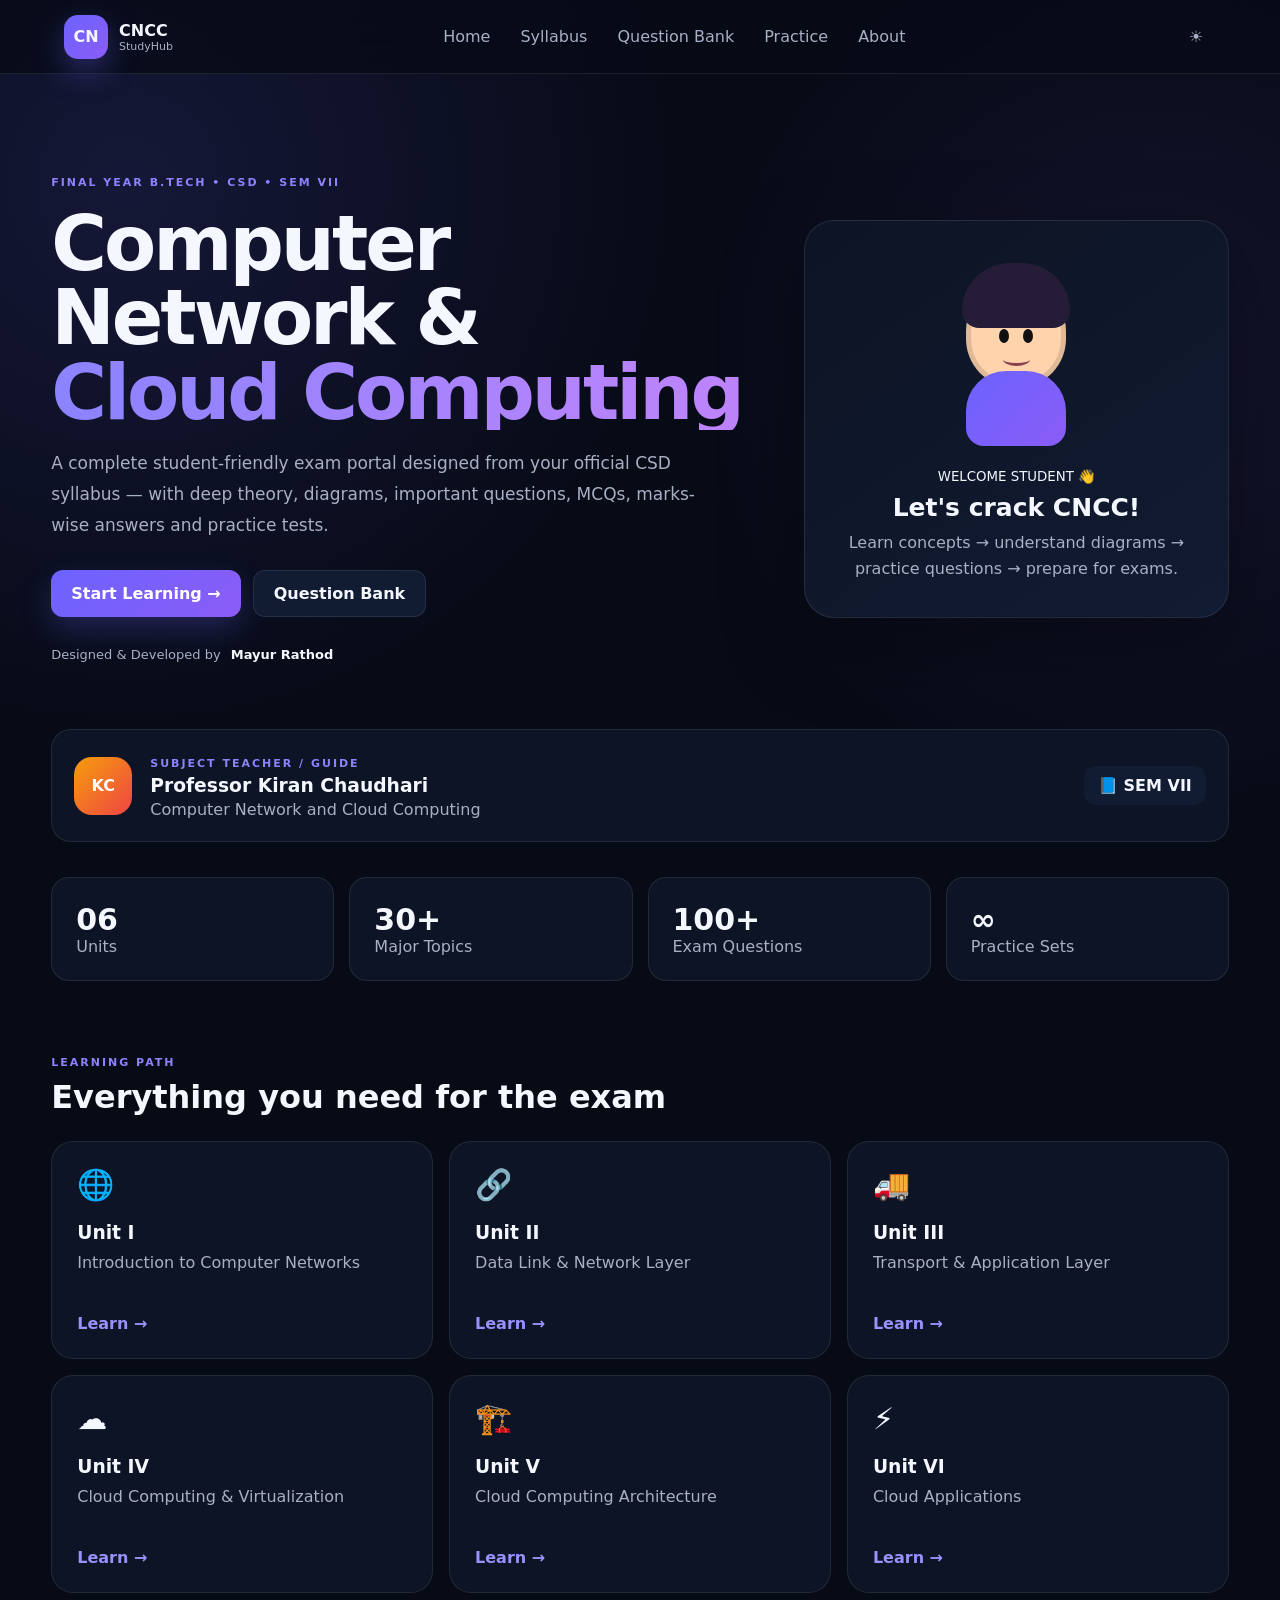
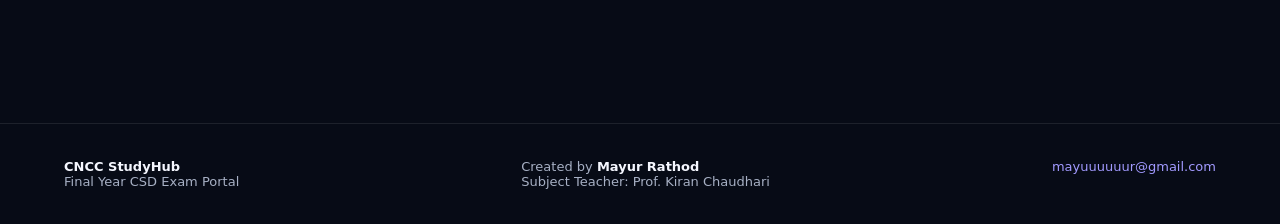
==== index.html @ f301e7f0 "CNCC StudyHub premium website" ====
<!DOCTYPE html>
<html lang="en">
<head>
<meta charset="UTF-8">
<meta name="viewport" content="width=device-width,initial-scale=1.0">
<meta name="theme-color" content="#0b1020">
<meta name="description" content="CNCC StudyHub - CSD Final Year Exam Portal by Mayur Rathod">
<title>CNCC StudyHub | CSD Final Year Exam Portal</title>
<link rel="stylesheet" href="style.css">
</head>

<body>

<div id="loader">
  <div class="loader-logo">CN</div>
  <h2>CNCC StudyHub</h2>
  <p>Preparing your exam portal...</p>
</div>

<header class="topbar">
  <div class="brand" onclick="showPage('home')">
    <div class="brand-logo">CN</div>
    <div>
      <strong>CNCC</strong>
      <span>StudyHub</span>
    </div>
  </div>

  <nav>
    <button onclick="showPage('home')">Home</button>
    <button onclick="showPage('syllabus')">Syllabus</button>
    <button onclick="showPage('questions')">Question Bank</button>
    <button onclick="showPage('practice')">Practice</button>
    <button onclick="showPage('about')">About</button>
  </nav>

  <div class="top-actions">
    <button class="icon-btn" onclick="toggleTheme()" title="Theme">☀️</button>
    <button class="menu-btn" onclick="toggleMenu()">☰</button>
  </div>
</header>

<main>

<section id="home" class="page active">

  <div class="hero">

    <div class="hero-content">

      <div class="eyebrow">FINAL YEAR B.TECH • CSD • SEM VII</div>

      <h1>
        Computer Network &
        <span>Cloud Computing</span>
      </h1>

      <p class="hero-text">
        A complete student-friendly exam portal designed from your official
        CSD syllabus — with deep theory, diagrams, important questions,
        MCQs, marks-wise answers and practice tests.
      </p>

      <div class="hero-buttons">
        <button class="primary-btn" onclick="showPage('syllabus')">
          Start Learning →
        </button>

        <button class="secondary-btn" onclick="showPage('questions')">
          Question Bank
        </button>
      </div>

      <div class="creator-line">
        <span>Designed & Developed by</span>
        <strong>Mayur Rathod</strong>
      </div>

    </div>

    <div class="welcome-card">

      <div class="character">
        <div class="hair"></div>
        <div class="face">
          <span class="eye e1"></span>
          <span class="eye e2"></span>
          <span class="smile"></span>
        </div>
        <div class="body"></div>
      </div>

      <div>
        <small>WELCOME STUDENT 👋</small>
        <h3>Let's crack CNCC!</h3>
        <p>
          Learn concepts → understand diagrams → practice questions →
          prepare for exams.
        </p>
      </div>

    </div>

  </div>

  <div class="teacher-card">

    <div class="teacher-avatar">KC</div>

    <div>
      <span class="mini-label">SUBJECT TEACHER / GUIDE</span>
      <h3>Professor Kiran Chaudhari</h3>
      <p>
        Computer Network and Cloud Computing
      </p>
    </div>

    <div class="teacher-badge">
      <span>📘</span>
      <b>SEM VII</b>
    </div>

  </div>

  <div class="stats-grid">

    <div class="stat">
      <b>06</b>
      <span>Units</span>
    </div>

    <div class="stat">
      <b>30+</b>
      <span>Major Topics</span>
    </div>

    <div class="stat">
      <b>100+</b>
      <span>Exam Questions</span>
    </div>

    <div class="stat">
      <b>∞</b>
      <span>Practice Sets</span>
    </div>

  </div>

  <div class="section-title">
    <span>LEARNING PATH</span>
    <h2>Everything you need for the exam</h2>
  </div>

  <div class="feature-grid">

    <article class="feature-card" onclick="showUnit(1)">
      <div class="feature-icon">🌐</div>
      <h3>Unit I</h3>
      <p>Introduction to Computer Networks</p>
      <span>Learn →</span>
    </article>

    <article class="feature-card" onclick="showUnit(2)">
      <div class="feature-icon">🔗</div>
      <h3>Unit II</h3>
      <p>Data Link & Network Layer</p>
      <span>Learn →</span>
    </article>

    <article class="feature-card" onclick="showUnit(3)">
      <div class="feature-icon">🚚</div>
      <h3>Unit III</h3>
      <p>Transport & Application Layer</p>
      <span>Learn →</span>
    </article>

    <article class="feature-card" onclick="showUnit(4)">
      <div class="feature-icon">☁️</div>
      <h3>Unit IV</h3>
      <p>Cloud Computing & Virtualization</p>
      <span>Learn →</span>
    </article>

    <article class="feature-card" onclick="showUnit(5)">
      <div class="feature-icon">🏗️</div>
      <h3>Unit V</h3>
      <p>Cloud Computing Architecture</p>
      <span>Learn →</span>
    </article>

    <article class="feature-card" onclick="showUnit(6)">
      <div class="feature-icon">⚡</div>
      <h3>Unit VI</h3>
      <p>Cloud Applications</p>
      <span>Learn →</span>
    </article>

  </div>

</section>


<section id="syllabus" class="page">

  <div class="page-heading">
    <span>OFFICIAL SYLLABUS</span>
    <h1>Computer Network & Cloud Computing</h1>
    <p>Final Year B.Tech Computer Science and Design • Semester VII</p>
  </div>

  <div id="unitCards" class="unit-list"></div>

</section>


<section id="unitPage" class="page">

  <div id="unitContent"></div>

</section>


<section id="questions" class="page">

  <div class="page-heading">
    <span>EXAM PREPARATION</span>
    <h1>Smart Question Bank</h1>
    <p>Marks-wise questions based on the syllabus and your college paper pattern.</p>
  </div>

  <div class="question-controls">

    <select id="questionUnit" onchange="renderQuestions()">
      <option value="all">All Units</option>
      <option value="1">Unit I</option>
      <option value="2">Unit II</option>
      <option value="3">Unit III</option>
      <option value="4">Unit IV</option>
      <option value="5">Unit V</option>
      <option value="6">Unit VI</option>
    </select>

    <select id="questionMarks" onchange="renderQuestions()">
      <option value="all">All Marks</option>
      <option value="2">2 Marks</option>
      <option value="5">5 Marks</option>
      <option value="10">10 Marks</option>
    </select>

    <button class="primary-btn" onclick="generateRandomQuestions()">
      🔀 Generate Random Set
    </button>

  </div>

  <div id="questionContainer"></div>

</section>


<section id="practice" class="page">

  <div class="page-heading">
    <span>SELF TEST</span>
    <h1>Quick MCQ Practice</h1>
    <p>Test your concepts and track your score.</p>
  </div>

  <div class="quiz-box">

    <div class="quiz-top">
      <span id="quizProgress">Question 1</span>
      <span id="quizScore">Score: 0</span>
    </div>

    <div id="quizQuestion"></div>

    <div id="quizOptions"></div>

    <button class="primary-btn" id="nextQuiz" onclick="nextQuestion()">
      Next Question →
    </button>

  </div>

</section>


<section id="about" class="page">

  <div class="page-heading">
    <span>ABOUT THE PORTAL</span>
    <h1>Built for CSD Students</h1>
  </div>

  <div class="about-grid">

    <div class="about-card">
      <div class="big-icon">👨‍💻</div>
      <h2>Mayur Rathod</h2>
      <p>
        Student-designed academic portal for making Computer Network &
        Cloud Computing easier to understand, revise and practice.
      </p>

      <div class="social-links">
        <a href="mailto:mayuuuuuur@gmail.com">📧 Email</a>
        <a href="https://github.com/mayurathodmr" target="_blank">🐙 GitHub</a>
        <a href="https://www.linkedin.com/" target="_blank">💼 LinkedIn</a>
      </div>
    </div>

    <div class="about-card">
      <h2>Subject Guide</h2>
      <p>Professor Kiran Chaudhari</p>
      <p class="muted">
        Computer Network and Cloud Computing
      </p>

      <hr>

      <h3>Study Method</h3>
      <ul class="check-list">
        <li>Understand the concept</li>
        <li>Study the diagram</li>
        <li>Remember key points</li>
        <li>Practice marks-wise answers</li>
        <li>Attempt random question sets</li>
      </ul>
    </div>

  </div>

  <div class="feedback-card">

    <div>
      <span class="mini-label">STUDENT FEEDBACK</span>
      <h2>How useful is CNCC StudyHub?</h2>
      <p>Your feedback helps improve the portal.</p>
    </div>

    <div class="rating" id="rating">
      <button onclick="setRating(1)">★</button>
      <button onclick="setRating(2)">★</button>
      <button onclick="setRating(3)">★</button>
      <button onclick="setRating(4)">★</button>
      <button onclick="setRating(5)">★</button>
    </div>

    <textarea id="feedbackText" placeholder="Write your feedback..."></textarea>

    <button class="primary-btn" onclick="submitFeedback()">
      Send Feedback
    </button>

    <p id="feedbackStatus"></p>

  </div>

</section>

</main>


<footer>

  <div>
    <strong>CNCC StudyHub</strong>
    <p>Final Year CSD Exam Portal</p>
  </div>

  <div>
    <p>Created by <b>Mayur Rathod</b></p>
    <p>Subject Teacher: Prof. Kiran Chaudhari</p>
  </div>

  <div>
    <a href="mailto:mayuuuuuur@gmail.com">mayuuuuuur@gmail.com</a>
  </div>

</footer>


<script src="app.js"></script>

</body>
</html>
---- style.css ----
:root{
  --bg:#070b16;
  --surface:#0d1425;
  --surface2:#111b31;
  --text:#f5f7ff;
  --muted:#a7b0c4;
  --border:rgba(255,255,255,.09);
  --primary:#6c63ff;
  --primary2:#8b5cf6;
  --shadow:0 25px 80px rgba(0,0,0,.35);
}

[data-theme="light"]{
  --bg:#f4f7fb;
  --surface:#fff;
  --surface2:#eef2f8;
  --text:#111827;
  --muted:#64748b;
  --border:rgba(15,23,42,.1);
  --shadow:0 20px 60px rgba(15,23,42,.12);
}

*{
  box-sizing:border-box;
  margin:0;
  padding:0;
}

html{
  scroll-behavior:smooth;
}

body{
  font-family:Inter,system-ui,-apple-system,BlinkMacSystemFont,"Segoe UI",sans-serif;
  background:
    radial-gradient(circle at 10% 10%,rgba(108,99,255,.14),transparent 28%),
    radial-gradient(circle at 90% 20%,rgba(139,92,246,.10),transparent 25%),
    var(--bg);
  color:var(--text);
  min-height:100vh;
}

button,input,select,textarea{
  font:inherit;
}

button{
  cursor:pointer;
}

a{
  color:inherit;
  text-decoration:none;
}

.topbar{
  height:74px;
  position:sticky;
  top:0;
  z-index:100;
  display:flex;
  align-items:center;
  justify-content:space-between;
  padding:0 5%;
  background:rgba(7,11,22,.78);
  backdrop-filter:blur(20px);
  border-bottom:1px solid var(--border);
}

[data-theme="light"] .topbar{
  background:rgba(255,255,255,.82);
}

.brand{
  display:flex;
  align-items:center;
  gap:11px;
  cursor:pointer;
}

.brand-logo,
.loader-logo{
  width:44px;
  height:44px;
  border-radius:14px;
  display:grid;
  place-items:center;
  font-weight:900;
  background:linear-gradient(135deg,var(--primary),var(--primary2));
  box-shadow:0 12px 30px rgba(108,99,255,.35);
}

.brand strong{
  display:block;
  font-size:16px;
}

.brand span{
  display:block;
  font-size:11px;
  color:var(--muted);
}

nav{
  display:flex;
  gap:4px;
}

nav button,
.icon-btn,
.menu-btn{
  border:0;
  background:transparent;
  color:var(--muted);
  padding:10px 13px;
  border-radius:10px;
}

nav button:hover,
.icon-btn:hover{
  background:var(--surface2);
  color:var(--text);
}

.top-actions{
  display:flex;
  gap:5px;
}

.menu-btn{
  display:none;
}

main{
  width:min(1180px,92%);
  margin:auto;
}

.page{
  display:none;
  padding:60px 0 90px;
  animation:fade .35s ease;
}

.page.active{
  display:block;
}

@keyframes fade{
  from{opacity:0;transform:translateY(8px)}
  to{opacity:1;transform:translateY(0)}
}

.hero{
  min-height:570px;
  display:grid;
  grid-template-columns:1.25fr .75fr;
  gap:45px;
  align-items:center;
}

.eyebrow,
.page-heading span,
.section-title span,
.mini-label{
  font-size:11px;
  font-weight:800;
  letter-spacing:2px;
  color:#8b83ff;
}

.hero h1{
  font-size:clamp(42px,6vw,76px);
  line-height:.98;
  margin:18px 0;
  letter-spacing:-3px;
}

.hero h1 span{
  display:block;
  background:linear-gradient(90deg,#8b83ff,#c084fc);
  -webkit-background-clip:text;
  color:transparent;
}

.hero-text{
  max-width:650px;
  color:var(--muted);
  font-size:17px;
  line-height:1.8;
}

.hero-buttons{
  display:flex;
  gap:12px;
  margin:30px 0;
  flex-wrap:wrap;
}

.primary-btn,
.secondary-btn{
  border:0;
  padding:13px 20px;
  border-radius:12px;
  font-weight:800;
  transition:.2s;
}

.primary-btn{
  background:linear-gradient(135deg,var(--primary),var(--primary2));
  color:white;
  box-shadow:0 12px 30px rgba(108,99,255,.25);
}

.secondary-btn{
  background:var(--surface2);
  color:var(--text);
  border:1px solid var(--border);
}

.primary-btn:hover,
.secondary-btn:hover{
  transform:translateY(-2px);
}

.creator-line{
  color:var(--muted);
  font-size:13px;
}

.creator-line strong{
  color:var(--text);
  margin-left:6px;
}

.welcome-card{
  padding:35px;
  border:1px solid var(--border);
  background:linear-gradient(145deg,var(--surface),var(--surface2));
  border-radius:30px;
  box-shadow:var(--shadow);
  text-align:center;
}

.welcome-card h3{
  font-size:25px;
  margin:8px 0;
}

.welcome-card p{
  color:var(--muted);
  line-height:1.6;
}

.character{
  width:150px;
  height:190px;
  margin:0 auto 20px;
  position:relative;
  animation:float 3s ease-in-out infinite;
}

@keyframes float{
  50%{transform:translateY(-10px)}
}

.face{
  width:100px;
  height:105px;
  border-radius:48% 48% 45% 45%;
  background:#ffd4ad;
  position:absolute;
  top:25px;
  left:25px;
  border:5px solid rgba(0,0,0,.12);
}

.hair{
  position:absolute;
  width:108px;
  height:65px;
  background:#251c37;
  border-radius:55px 55px 20px 20px;
  top:7px;
  left:21px;
  z-index:2;
}

.eye{
  width:10px;
  height:14px;
  background:#111;
  border-radius:50%;
  position:absolute;
  top:43px;
}

.e1{left:28px}
.e2{right:28px}

.smile{
  position:absolute;
  width:27px;
  height:13px;
  border-bottom:3px solid #8a4150;
  border-radius:50%;
  left:32px;
  top:67px;
}

.body{
  position:absolute;
  bottom:0;
  left:25px;
  width:100px;
  height:75px;
  border-radius:40px 40px 18px 18px;
  background:linear-gradient(135deg,var(--primary),var(--primary2));
}

.teacher-card{
  display:flex;
  align-items:center;
  gap:18px;
  padding:22px;
  margin:25px 0 35px;
  border:1px solid var(--border);
  border-radius:20px;
  background:var(--surface);
}

.teacher-avatar{
  width:58px;
  height:58px;
  display:grid;
  place-items:center;
  border-radius:18px;
  background:linear-gradient(135deg,#f59e0b,#ef4444);
  color:white;
  font-weight:900;
}

.teacher-card h3{
  margin:4px 0;
}

.teacher-card p{
  color:var(--muted);
}

.teacher-badge{
  margin-left:auto;
  padding:10px 14px;
  border-radius:12px;
  background:var(--surface2);
}

.stats-grid{
  display:grid;
  grid-template-columns:repeat(4,1fr);
  gap:15px;
}

.stat{
  padding:24px;
  border:1px solid var(--border);
  border-radius:18px;
  background:var(--surface);
}

.stat b{
  display:block;
  font-size:30px;
}

.stat span{
  color:var(--muted);
}

.section-title{
  margin:70px 0 25px;
}

.section-title h2{
  font-size:32px;
  margin-top:8px;
}

.feature-grid{
  display:grid;
  grid-template-columns:repeat(3,1fr);
  gap:16px;
}

.feature-card{
  padding:25px;
  border:1px solid var(--border);
  border-radius:22px;
  background:var(--surface);
  cursor:pointer;
  transition:.25s;
}

.feature-card:hover{
  transform:translateY(-5px);
  border-color:rgba(139,92,246,.5);
  box-shadow:var(--shadow);
}

.feature-icon{
  font-size:30px;
  margin-bottom:20px;
}

.feature-card h3{
  margin-bottom:8px;
}

.feature-card p{
  color:var(--muted);
  line-height:1.5;
  min-height:45px;
}

.feature-card span{
  display:inline-block;
  margin-top:18px;
  color:#9a91ff;
  font-weight:800;
}

.page-heading{
  margin-bottom:35px;
}

.page-heading h1{
  font-size:clamp(32px,5vw,52px);
  margin:10px 0;
}

.page-heading p{
  color:var(--muted);
  line-height:1.7;
}

.unit-list{
  display:grid;
  gap:18px;
}

.unit-card{
  padding:25px;
  border:1px solid var(--border);
  border-radius:22px;
  background:var(--surface);
  cursor:pointer;
}

.unit-card:hover{
  border-color:rgba(139,92,246,.5);
}

.unit-top{
  display:flex;
  align-items:center;
  gap:15px;
}

.unit-number{
  width:55px;
  height:55px;
  display:grid;
  place-items:center;
  border-radius:16px;
  background:var(--surface2);
  font-weight:900;
  color:#a39cff;
}

.unit-card h2{
  font-size:20px;
}

.unit-card p{
  color:var(--muted);
  margin-top:5px;
}

.topic-tags{
  display:flex;
  flex-wrap:wrap;
  gap:7px;
  margin-top:18px;
}

.tag{
  font-size:12px;
  padding:7px 10px;
  border-radius:99px;
  background:var(--surface2);
  color:var(--muted);
}

.unit-detail{
  padding-top:10px;
}

.back-btn{
  border:1px solid var(--border);
  background:var(--surface);
  color:var(--text);
  padding:10px 15px;
  border-radius:11px;
  margin-bottom:25px;
}

.unit-hero{
  padding:35px;
  border-radius:28px;
  background:linear-gradient(135deg,var(--surface),var(--surface2));
  border:1px solid var(--border);
  margin-bottom:25px;
}

.unit-hero h1{
  font-size:clamp(30px,5vw,50px);
  margin:10px 0;
}

.unit-hero p{
  color:var(--muted);
  line-height:1.7;
}

.topic-section{
  margin:20px 0;
  padding:28px;
  border:1px solid var(--border);
  border-radius:22px;
  background:var(--surface);
}

.topic-section h2{
  font-size:25px;
  margin-bottom:12px;
}

.topic-section h3{
  margin:20px 0 8px;
  color:#aaa2ff;
}

.topic-section p,
.topic-section li{
  color:var(--muted);
  line-height:1.8;
}

.topic-section ul{
  padding-left:20px;
}

.exam-points{
  margin-top:18px;
  padding:18px;
  border-radius:15px;
  background:var(--surface2);
}

.exam-points strong{
  color:var(--text);
}

.diagram{
  margin:22px 0;
  padding:22px;
  overflow:auto;
  border-radius:18px;
  background:var(--surface2);
  border:1px solid var(--border);
}

.diagram-title{
  text-align:center;
  font-size:12px;
  color:var(--muted);
  margin-bottom:14px;
}

.flow{
  display:flex;
  justify-content:center;
  align-items:center;
  gap:10px;
  flex-wrap:wrap;
}

.flow-box{
  padding:14px 18px;
  border-radius:12px;
  background:var(--surface);
  border:1px solid rgba(139,92,246,.35);
  font-weight:700;
}

.arrow{
  color:#a59eff;
  font-size:22px;
}

.google-diagram{
  display:inline-block;
  margin-top:12px;
  padding:10px 14px;
  border-radius:10px;
  background:#fff;
  color:#111;
  font-weight:700;
}

.question-controls{
  display:flex;
  gap:10px;
  flex-wrap:wrap;
  margin-bottom:25px;
}

select{
  padding:12px 15px;
  border-radius:11px;
  border:1px solid var(--border);
  background:var(--surface);
  color:var(--text);
}

.question-card{
  margin:15px 0;
  padding:23px;
  border:1px solid var(--border);
  border-radius:18px;
  background:var(--surface);
}

.question-card .marks{
  display:inline-block;
  padding:5px 9px;
  border-radius:7px;
  background:var(--surface2);
  color:#aaa2ff;
  font-size:11px;
  font-weight:800;
  margin-bottom:12px;
}

.question-card h3{
  font-size:17px;
  line-height:1.6;
}

.answer{
  margin-top:15px;
  padding:18px;
  border-radius:13px;
  background:var(--surface2);
  color:var(--muted);
  line-height:1.7;
}

.answer strong{
  color:var(--text);
}

.paper-meta{
  display:grid;
  grid-template-columns:repeat(5,1fr);
  margin-top:18px;
  border:1px solid var(--border);
  border-radius:12px;
  overflow:hidden;
}

.paper-meta div{
  padding:10px;
  border-right:1px solid var(--border);
  text-align:center;
  font-size:12px;
}

.paper-meta b{
  display:block;
  color:var(--text);
}

.paper-meta span{
  color:var(--muted);
}

.quiz-box{
  max-width:850px;
  margin:auto;
  padding:30px;
  border:1px solid var(--border);
  border-radius:25px;
  background:var(--surface);
  box-shadow:var(--shadow);
}

.quiz-top{
  display:flex;
  justify-content:space-between;
  color:var(--muted);
  margin-bottom:25px;
}

#quizQuestion h2{
  line-height:1.5;
  margin-bottom:20px;
}

.quiz-option{
  width:100%;
  text-align:left;
  margin:8px 0;
  padding:14px;
  border:1px solid var(--border);
  border-radius:12px;
  background:var(--surface2);
  color:var(--text);
}

.quiz-option.correct{
  outline:2px solid #22c55e;
}

.quiz-option.wrong{
  outline:2px solid #ef4444;
}

.about-grid{
  display:grid;
  grid-template-columns:1fr 1fr;
  gap:18px;
}

.about-card,
.feedback-card{
  padding:30px;
  border:1px solid var(--border);
  border-radius:22px;
  background:var(--surface);
}

.big-icon{
  font-size:50px;
  margin-bottom:15px;
}

.about-card p{
  color:var(--muted);
  line-height:1.7;
  margin:8px 0;
}

.social-links{
  display:flex;
  flex-wrap:wrap;
  gap:8px;
  margin-top:22px;
}

.social-links a{
  padding:10px 13px;
  border-radius:10px;
  background:var(--surface2);
}

.check-list{
  list-style:none;
  margin-top:15px;
}

.check-list li{
  padding:9px 0;
  color:var(--muted);
}

.check-list li:before{
  content:"✓";
  color:#8b83ff;
  font-weight:900;
  margin-right:10px;
}

.feedback-card{
  margin-top:18px;
}

.rating{
  display:flex;
  gap:5px;
  margin:20px 0;
}

.rating button{
  border:0;
  background:transparent;
  font-size:32px;
  color:#64748b;
}

.rating button.active{
  color:#fbbf24;
}

textarea{
  width:100%;
  min-height:120px;
  resize:vertical;
  padding:15px;
  border-radius:13px;
  border:1px solid var(--border);
  background:var(--surface2);
  color:var(--text);
  outline:none;
  margin-bottom:12px;
}

.muted{
  color:var(--muted);
}

footer{
  border-top:1px solid var(--border);
  margin-top:40px;
  padding:35px 5%;
  display:flex;
  justify-content:space-between;
  gap:20px;
  color:var(--muted);
  font-size:13px;
}

footer strong,
footer b{
  color:var(--text);
}

footer a{
  color:#a29aff;
}

#loader{
  position:fixed;
  inset:0;
  z-index:999;
  display:grid;
  place-items:center;
  align-content:center;
  gap:12px;
  background:var(--bg);
}

#loader .loader-logo{
  animation:pulse 1.2s infinite;
}

@keyframes pulse{
  50%{transform:scale(1.08)}
}

#loader p{
  color:var(--muted);
}

@media(max-width:850px){

  nav{
    display:none;
    position:absolute;
    top:74px;
    left:0;
    right:0;
    padding:12px;
    background:var(--surface);
    border-bottom:1px solid var(--border);
    flex-direction:column;
  }

  nav.open{
    display:flex;
  }

  .menu-btn{
    display:block;
  }

  .hero{
    grid-template-columns:1fr;
    padding-top:20px;
  }

  .feature-grid{
    grid-template-columns:1fr 1fr;
  }

  .stats-grid{
    grid-template-columns:1fr 1fr;
  }

  .about-grid{
    grid-template-columns:1fr;
  }

  .paper-meta{
    grid-template-columns:1fr 1fr;
  }

  footer{
    flex-direction:column;
  }
}

@media(max-width:560px){

  main{
    width:94%;
  }

  .page{
    padding-top:35px;
  }

  .hero h1{
    font-size:43px;
    letter-spacing:-2px;
  }

  .hero-text{
    font-size:15px;
  }

  .feature-grid{
    grid-template-columns:1fr;
  }

  .teacher-card{
    align-items:flex-start;
  }

  .teacher-badge{
    display:none;
  }

  .stats-grid{
    gap:9px;
  }

  .stat{
    padding:17px;
  }

  .stat b{
    font-size:24px;
  }

  .topic-section,
  .unit-hero{
    padding:20px;
  }
}
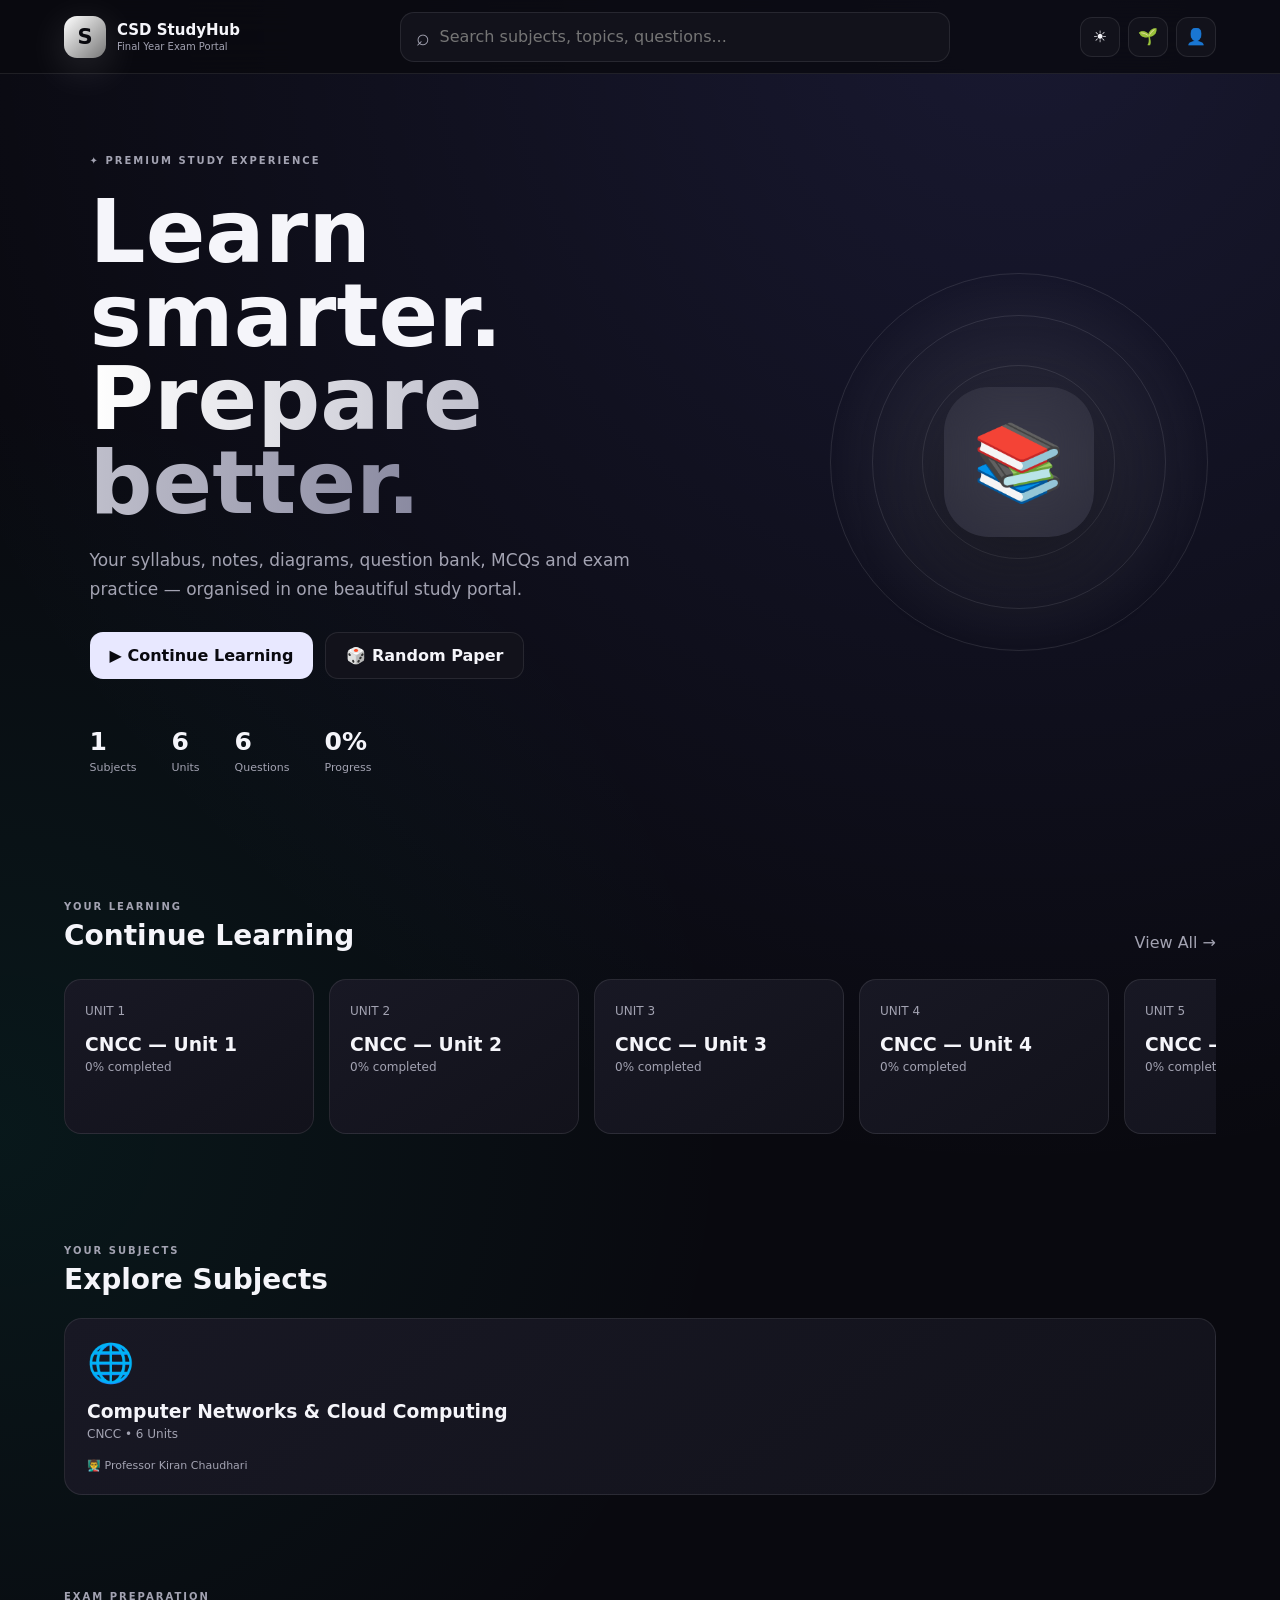
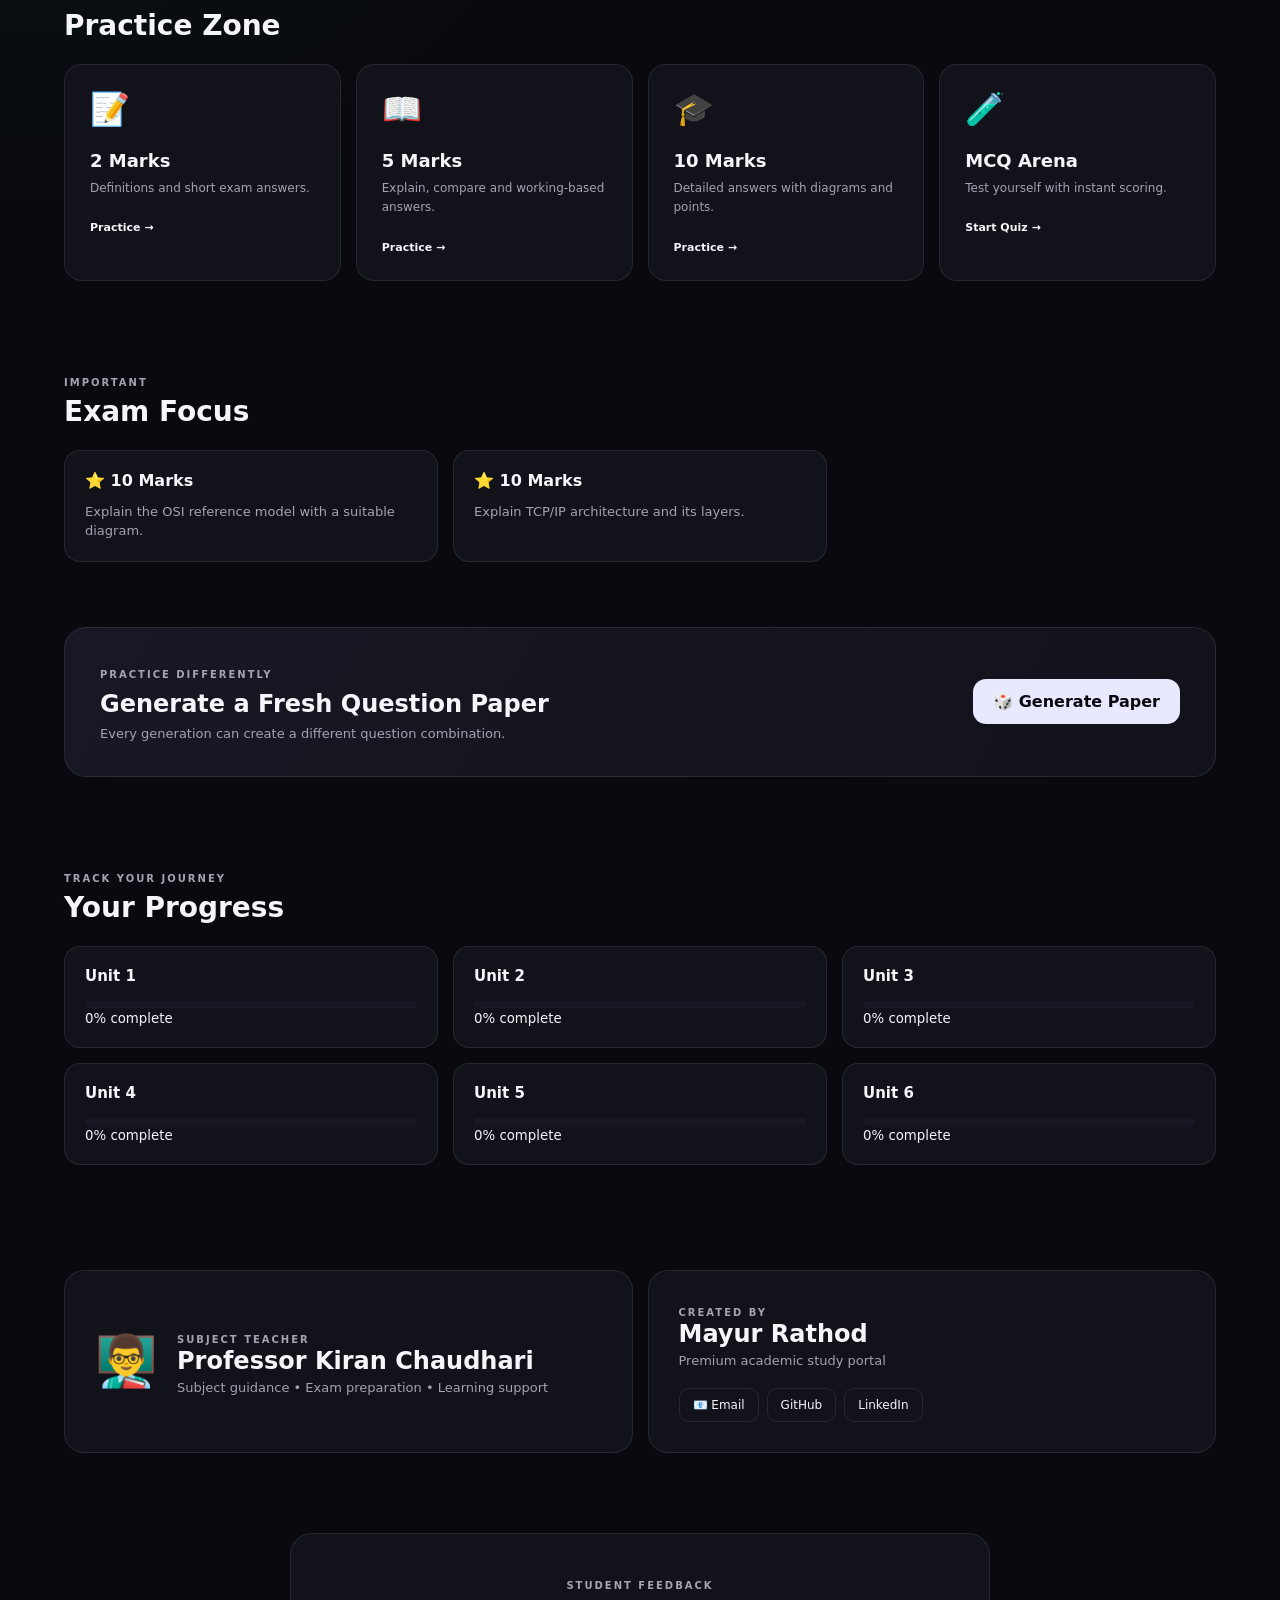
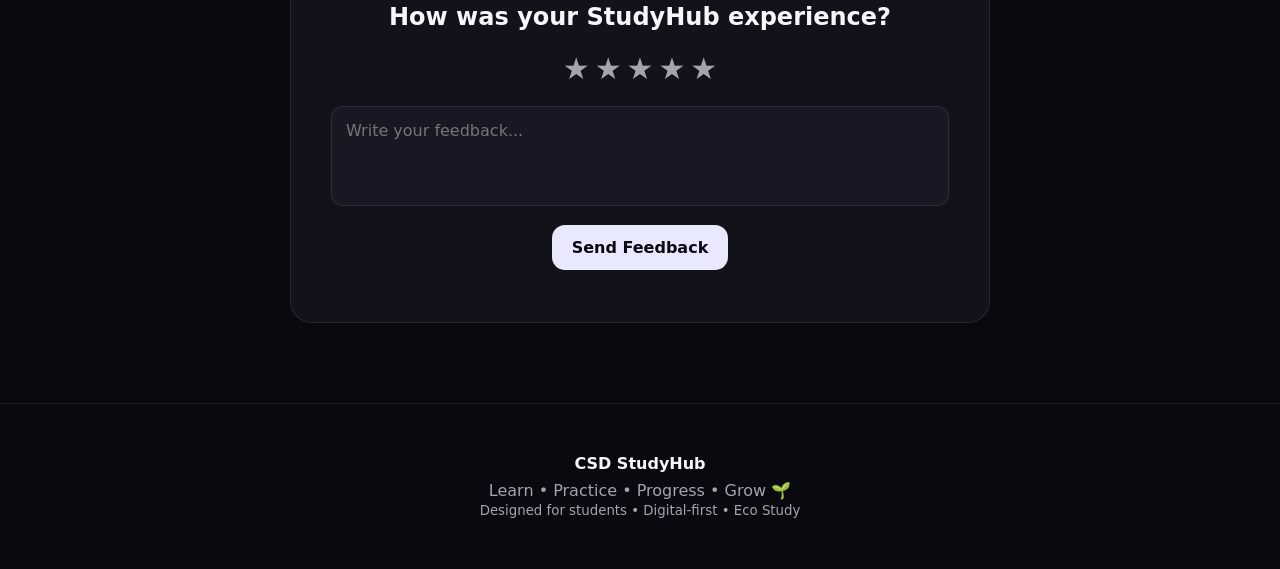
==== commit e69e2a54: "Premium animated StudyHub UI" ====
--- a/index.html
+++ b/index.html
@@ -3,385 +3,226 @@
 <head>
 <meta charset="UTF-8">
 <meta name="viewport" content="width=device-width,initial-scale=1.0">
-<meta name="theme-color" content="#0b1020">
-<meta name="description" content="CNCC StudyHub - CSD Final Year Exam Portal by Mayur Rathod">
-<title>CNCC StudyHub | CSD Final Year Exam Portal</title>
+<meta name="theme-color" content="#09090f">
+<meta name="description" content="CSD Final Year Premium Study Portal">
+<title>CSD StudyHub — Premium Study Portal</title>
 <link rel="stylesheet" href="style.css">
 </head>
 
 <body>
 
 <div id="loader">
-  <div class="loader-logo">CN</div>
-  <h2>CNCC StudyHub</h2>
-  <p>Preparing your exam portal...</p>
+  <div class="loader-logo">S</div>
+  <div class="loader-text">CSD STUDYHUB</div>
+  <div class="loader-bar"><span></span></div>
 </div>
 
-<header class="topbar">
-  <div class="brand" onclick="showPage('home')">
-    <div class="brand-logo">CN</div>
-    <div>
-      <strong>CNCC</strong>
-      <span>StudyHub</span>
-    </div>
-  </div>
-
-  <nav>
-    <button onclick="showPage('home')">Home</button>
-    <button onclick="showPage('syllabus')">Syllabus</button>
-    <button onclick="showPage('questions')">Question Bank</button>
-    <button onclick="showPage('practice')">Practice</button>
-    <button onclick="showPage('about')">About</button>
-  </nav>
-
-  <div class="top-actions">
-    <button class="icon-btn" onclick="toggleTheme()" title="Theme">☀️</button>
-    <button class="menu-btn" onclick="toggleMenu()">☰</button>
+<header class="navbar">
+  <div class="brand">
+    <div class="brand-logo">S</div>
+    <div>
+      <b>CSD StudyHub</b>
+      <small>Final Year Exam Portal</small>
+    </div>
+  </div>
+
+  <div class="nav-search">
+    <span>⌕</span>
+    <input id="searchInput" placeholder="Search subjects, topics, questions...">
+  </div>
+
+  <div class="nav-actions">
+    <button id="themeBtn" title="Theme">☀️</button>
+    <button id="ecoBtn" title="Eco Mode">🌱</button>
+    <button id="profileBtn" title="Profile">👤</button>
   </div>
 </header>
 
 <main>
 
-<section id="home" class="page active">
-
-  <div class="hero">
-
-    <div class="hero-content">
-
-      <div class="eyebrow">FINAL YEAR B.TECH • CSD • SEM VII</div>
-
-      <h1>
-        Computer Network &
-        <span>Cloud Computing</span>
-      </h1>
-
-      <p class="hero-text">
-        A complete student-friendly exam portal designed from your official
-        CSD syllabus — with deep theory, diagrams, important questions,
-        MCQs, marks-wise answers and practice tests.
-      </p>
-
-      <div class="hero-buttons">
-        <button class="primary-btn" onclick="showPage('syllabus')">
-          Start Learning →
-        </button>
-
-        <button class="secondary-btn" onclick="showPage('questions')">
-          Question Bank
-        </button>
-      </div>
-
-      <div class="creator-line">
-        <span>Designed & Developed by</span>
-        <strong>Mayur Rathod</strong>
-      </div>
-
-    </div>
-
-    <div class="welcome-card">
-
-      <div class="character">
-        <div class="hair"></div>
-        <div class="face">
-          <span class="eye e1"></span>
-          <span class="eye e2"></span>
-          <span class="smile"></span>
-        </div>
-        <div class="body"></div>
-      </div>
-
-      <div>
-        <small>WELCOME STUDENT 👋</small>
-        <h3>Let's crack CNCC!</h3>
-        <p>
-          Learn concepts → understand diagrams → practice questions →
-          prepare for exams.
-        </p>
-      </div>
-
-    </div>
-
-  </div>
-
+<section class="hero">
+  <div class="hero-content">
+    <span class="pill">✦ PREMIUM STUDY EXPERIENCE</span>
+    <h1>Learn smarter.<br><span>Prepare better.</span></h1>
+    <p>
+      Your syllabus, notes, diagrams, question bank, MCQs and
+      exam practice — organised in one beautiful study portal.
+    </p>
+
+    <div class="hero-buttons">
+      <button class="primary" onclick="continueLearning()">▶ Continue Learning</button>
+      <button class="secondary" onclick="openRandomPaper()">🎲 Random Paper</button>
+    </div>
+
+    <div class="hero-stats">
+      <div><b id="subjectCount">1</b><small>Subjects</small></div>
+      <div><b id="unitCount">6</b><small>Units</small></div>
+      <div><b id="questionCount">0</b><small>Questions</small></div>
+      <div><b id="progressValue">0%</b><small>Progress</small></div>
+    </div>
+  </div>
+
+  <div class="hero-orb">
+    <div class="orbit o1"></div>
+    <div class="orbit o2"></div>
+    <div class="orbit o3"></div>
+    <div class="floating-book">📚</div>
+  </div>
+</section>
+
+<section class="section">
+  <div class="section-head">
+    <div>
+      <span class="eyebrow">YOUR LEARNING</span>
+      <h2>Continue Learning</h2>
+    </div>
+    <button onclick="showAllUnits()">View All →</button>
+  </div>
+
+  <div id="continueRow" class="card-row"></div>
+</section>
+
+<section class="section">
+  <div class="section-head">
+    <div>
+      <span class="eyebrow">YOUR SUBJECTS</span>
+      <h2>Explore Subjects</h2>
+    </div>
+  </div>
+
+  <div id="subjectGrid" class="subject-grid"></div>
+</section>
+
+<section class="section">
+  <div class="section-head">
+    <div>
+      <span class="eyebrow">EXAM PREPARATION</span>
+      <h2>Practice Zone</h2>
+    </div>
+  </div>
+
+  <div class="feature-grid">
+
+    <article class="feature-card" onclick="openQuestions(2)">
+      <div class="feature-icon">📝</div>
+      <h3>2 Marks</h3>
+      <p>Definitions and short exam answers.</p>
+      <span>Practice →</span>
+    </article>
+
+    <article class="feature-card" onclick="openQuestions(5)">
+      <div class="feature-icon">📖</div>
+      <h3>5 Marks</h3>
+      <p>Explain, compare and working-based answers.</p>
+      <span>Practice →</span>
+    </article>
+
+    <article class="feature-card" onclick="openQuestions(10)">
+      <div class="feature-icon">🎓</div>
+      <h3>10 Marks</h3>
+      <p>Detailed answers with diagrams and points.</p>
+      <span>Practice →</span>
+    </article>
+
+    <article class="feature-card" onclick="startMCQ()">
+      <div class="feature-icon">🧪</div>
+      <h3>MCQ Arena</h3>
+      <p>Test yourself with instant scoring.</p>
+      <span>Start Quiz →</span>
+    </article>
+
+  </div>
+</section>
+
+<section class="section">
+  <div class="section-head">
+    <div>
+      <span class="eyebrow">IMPORTANT</span>
+      <h2>Exam Focus</h2>
+    </div>
+  </div>
+
+  <div id="importantRow" class="question-row"></div>
+</section>
+
+<section class="section random-section">
+  <div class="random-box">
+    <div>
+      <span class="eyebrow">PRACTICE DIFFERENTLY</span>
+      <h2>Generate a Fresh Question Paper</h2>
+      <p>Every generation can create a different question combination.</p>
+    </div>
+    <button class="primary" onclick="openRandomPaper()">🎲 Generate Paper</button>
+  </div>
+</section>
+
+<section class="section progress-section">
+  <div class="section-head">
+    <div>
+      <span class="eyebrow">TRACK YOUR JOURNEY</span>
+      <h2>Your Progress</h2>
+    </div>
+  </div>
+
+  <div id="progressGrid" class="progress-grid"></div>
+</section>
+
+<section class="teacher-section">
   <div class="teacher-card">
-
-    <div class="teacher-avatar">KC</div>
-
-    <div>
-      <span class="mini-label">SUBJECT TEACHER / GUIDE</span>
-      <h3>Professor Kiran Chaudhari</h3>
-      <p>
-        Computer Network and Cloud Computing
-      </p>
-    </div>
-
-    <div class="teacher-badge">
-      <span>📘</span>
-      <b>SEM VII</b>
-    </div>
-
-  </div>
-
-  <div class="stats-grid">
-
-    <div class="stat">
-      <b>06</b>
-      <span>Units</span>
-    </div>
-
-    <div class="stat">
-      <b>30+</b>
-      <span>Major Topics</span>
-    </div>
-
-    <div class="stat">
-      <b>100+</b>
-      <span>Exam Questions</span>
-    </div>
-
-    <div class="stat">
-      <b>∞</b>
-      <span>Practice Sets</span>
-    </div>
-
-  </div>
-
-  <div class="section-title">
-    <span>LEARNING PATH</span>
-    <h2>Everything you need for the exam</h2>
-  </div>
-
-  <div class="feature-grid">
-
-    <article class="feature-card" onclick="showUnit(1)">
-      <div class="feature-icon">🌐</div>
-      <h3>Unit I</h3>
-      <p>Introduction to Computer Networks</p>
-      <span>Learn →</span>
-    </article>
-
-    <article class="feature-card" onclick="showUnit(2)">
-      <div class="feature-icon">🔗</div>
-      <h3>Unit II</h3>
-      <p>Data Link & Network Layer</p>
-      <span>Learn →</span>
-    </article>
-
-    <article class="feature-card" onclick="showUnit(3)">
-      <div class="feature-icon">🚚</div>
-      <h3>Unit III</h3>
-      <p>Transport & Application Layer</p>
-      <span>Learn →</span>
-    </article>
-
-    <article class="feature-card" onclick="showUnit(4)">
-      <div class="feature-icon">☁️</div>
-      <h3>Unit IV</h3>
-      <p>Cloud Computing & Virtualization</p>
-      <span>Learn →</span>
-    </article>
-
-    <article class="feature-card" onclick="showUnit(5)">
-      <div class="feature-icon">🏗️</div>
-      <h3>Unit V</h3>
-      <p>Cloud Computing Architecture</p>
-      <span>Learn →</span>
-    </article>
-
-    <article class="feature-card" onclick="showUnit(6)">
-      <div class="feature-icon">⚡</div>
-      <h3>Unit VI</h3>
-      <p>Cloud Applications</p>
-      <span>Learn →</span>
-    </article>
-
-  </div>
-
-</section>
-
-
-<section id="syllabus" class="page">
-
-  <div class="page-heading">
-    <span>OFFICIAL SYLLABUS</span>
-    <h1>Computer Network & Cloud Computing</h1>
-    <p>Final Year B.Tech Computer Science and Design • Semester VII</p>
-  </div>
-
-  <div id="unitCards" class="unit-list"></div>
-
-</section>
-
-
-<section id="unitPage" class="page">
-
-  <div id="unitContent"></div>
-
-</section>
-
-
-<section id="questions" class="page">
-
-  <div class="page-heading">
-    <span>EXAM PREPARATION</span>
-    <h1>Smart Question Bank</h1>
-    <p>Marks-wise questions based on the syllabus and your college paper pattern.</p>
-  </div>
-
-  <div class="question-controls">
-
-    <select id="questionUnit" onchange="renderQuestions()">
-      <option value="all">All Units</option>
-      <option value="1">Unit I</option>
-      <option value="2">Unit II</option>
-      <option value="3">Unit III</option>
-      <option value="4">Unit IV</option>
-      <option value="5">Unit V</option>
-      <option value="6">Unit VI</option>
-    </select>
-
-    <select id="questionMarks" onchange="renderQuestions()">
-      <option value="all">All Marks</option>
-      <option value="2">2 Marks</option>
-      <option value="5">5 Marks</option>
-      <option value="10">10 Marks</option>
-    </select>
-
-    <button class="primary-btn" onclick="generateRandomQuestions()">
-      🔀 Generate Random Set
-    </button>
-
-  </div>
-
-  <div id="questionContainer"></div>
-
-</section>
-
-
-<section id="practice" class="page">
-
-  <div class="page-heading">
-    <span>SELF TEST</span>
-    <h1>Quick MCQ Practice</h1>
-    <p>Test your concepts and track your score.</p>
-  </div>
-
-  <div class="quiz-box">
-
-    <div class="quiz-top">
-      <span id="quizProgress">Question 1</span>
-      <span id="quizScore">Score: 0</span>
-    </div>
-
-    <div id="quizQuestion"></div>
-
-    <div id="quizOptions"></div>
-
-    <button class="primary-btn" id="nextQuiz" onclick="nextQuestion()">
-      Next Question →
-    </button>
-
-  </div>
-
-</section>
-
-
-<section id="about" class="page">
-
-  <div class="page-heading">
-    <span>ABOUT THE PORTAL</span>
-    <h1>Built for CSD Students</h1>
-  </div>
-
-  <div class="about-grid">
-
-    <div class="about-card">
-      <div class="big-icon">👨‍💻</div>
-      <h2>Mayur Rathod</h2>
-      <p>
-        Student-designed academic portal for making Computer Network &
-        Cloud Computing easier to understand, revise and practice.
-      </p>
-
-      <div class="social-links">
-        <a href="mailto:mayuuuuuur@gmail.com">📧 Email</a>
-        <a href="https://github.com/mayurathodmr" target="_blank">🐙 GitHub</a>
-        <a href="https://www.linkedin.com/" target="_blank">💼 LinkedIn</a>
-      </div>
-    </div>
-
-    <div class="about-card">
-      <h2>Subject Guide</h2>
-      <p>Professor Kiran Chaudhari</p>
-      <p class="muted">
-        Computer Network and Cloud Computing
-      </p>
-
-      <hr>
-
-      <h3>Study Method</h3>
-      <ul class="check-list">
-        <li>Understand the concept</li>
-        <li>Study the diagram</li>
-        <li>Remember key points</li>
-        <li>Practice marks-wise answers</li>
-        <li>Attempt random question sets</li>
-      </ul>
-    </div>
-
-  </div>
-
-  <div class="feedback-card">
-
-    <div>
-      <span class="mini-label">STUDENT FEEDBACK</span>
-      <h2>How useful is CNCC StudyHub?</h2>
-      <p>Your feedback helps improve the portal.</p>
-    </div>
-
-    <div class="rating" id="rating">
-      <button onclick="setRating(1)">★</button>
-      <button onclick="setRating(2)">★</button>
-      <button onclick="setRating(3)">★</button>
-      <button onclick="setRating(4)">★</button>
-      <button onclick="setRating(5)">★</button>
+    <div class="teacher-avatar">👨‍🏫</div>
+    <div>
+      <span class="eyebrow">SUBJECT TEACHER</span>
+      <h2 id="teacherName">Professor Kiran Chaudhari</h2>
+      <p>Subject guidance • Exam preparation • Learning support</p>
+    </div>
+  </div>
+
+  <div class="developer-card">
+    <span class="eyebrow">CREATED BY</span>
+    <h2>Mayur Rathod</h2>
+    <p>Premium academic study portal</p>
+    <div class="contact-buttons">
+      <a href="mailto:mayuuuuuuur@gmail.com">📧 Email</a>
+      <a href="https://github.com/mayurathodmr" target="_blank">GitHub</a>
+      <a href="#" onclick="openLinkedIn(event)">LinkedIn</a>
+    </div>
+  </div>
+</section>
+
+<section class="feedback-section">
+  <div class="feedback-box">
+    <span class="eyebrow">STUDENT FEEDBACK</span>
+    <h2>How was your StudyHub experience?</h2>
+
+    <div id="stars" class="stars">
+      <button onclick="rate(1)">★</button>
+      <button onclick="rate(2)">★</button>
+      <button onclick="rate(3)">★</button>
+      <button onclick="rate(4)">★</button>
+      <button onclick="rate(5)">★</button>
     </div>
 
     <textarea id="feedbackText" placeholder="Write your feedback..."></textarea>
-
-    <button class="primary-btn" onclick="submitFeedback()">
-      Send Feedback
-    </button>
-
-    <p id="feedbackStatus"></p>
-
-  </div>
-
+    <button class="primary" onclick="submitFeedback()">Send Feedback</button>
+    <p id="feedbackMsg"></p>
+  </div>
 </section>
 
 </main>
 
-
 <footer>
-
-  <div>
-    <strong>CNCC StudyHub</strong>
-    <p>Final Year CSD Exam Portal</p>
-  </div>
-
-  <div>
-    <p>Created by <b>Mayur Rathod</b></p>
-    <p>Subject Teacher: Prof. Kiran Chaudhari</p>
-  </div>
-
-  <div>
-    <a href="mailto:mayuuuuuur@gmail.com">mayuuuuuur@gmail.com</a>
-  </div>
-
+  <div class="footer-logo">CSD StudyHub</div>
+  <p>Learn • Practice • Progress • Grow 🌱</p>
+  <small>Designed for students • Digital-first • Eco Study</small>
 </footer>
 
+<div id="modal" class="modal">
+  <div class="modal-box">
+    <button class="close" onclick="closeModal()">×</button>
+    <div id="modalContent"></div>
+  </div>
+</div>
 
 <script src="app.js"></script>
-
 </body>
 </html>
--- a/style.css
+++ b/style.css
@@ -1,970 +1,245 @@
+*{box-sizing:border-box;margin:0;padding:0}
 :root{
-  --bg:#070b16;
-  --surface:#0d1425;
-  --surface2:#111b31;
-  --text:#f5f7ff;
-  --muted:#a7b0c4;
-  --border:rgba(255,255,255,.09);
-  --primary:#6c63ff;
-  --primary2:#8b5cf6;
-  --shadow:0 25px 80px rgba(0,0,0,.35);
-}
-
-[data-theme="light"]{
-  --bg:#f4f7fb;
-  --surface:#fff;
-  --surface2:#eef2f8;
-  --text:#111827;
-  --muted:#64748b;
-  --border:rgba(15,23,42,.1);
-  --shadow:0 20px 60px rgba(15,23,42,.12);
-}
-
-*{
-  box-sizing:border-box;
-  margin:0;
-  padding:0;
-}
-
-html{
-  scroll-behavior:smooth;
-}
-
+ --bg:#09090f;
+ --panel:#12121b;
+ --panel2:#181824;
+ --text:#f5f5fa;
+ --muted:#a3a3b2;
+ --accent:#e8e8ff;
+ --line:rgba(255,255,255,.09);
+ --shadow:0 25px 80px rgba(0,0,0,.4)
+}
+body.light{
+ --bg:#f5f5f8;
+ --panel:#fff;
+ --panel2:#eeeef4;
+ --text:#101018;
+ --muted:#666675;
+ --accent:#15151d;
+ --line:rgba(0,0,0,.09)
+}
+body.eco *{animation:none!important;transition:none!important}
+html{scroll-behavior:smooth}
 body{
-  font-family:Inter,system-ui,-apple-system,BlinkMacSystemFont,"Segoe UI",sans-serif;
-  background:
-    radial-gradient(circle at 10% 10%,rgba(108,99,255,.14),transparent 28%),
-    radial-gradient(circle at 90% 20%,rgba(139,92,246,.10),transparent 25%),
-    var(--bg);
-  color:var(--text);
-  min-height:100vh;
-}
-
-button,input,select,textarea{
-  font:inherit;
-}
-
-button{
-  cursor:pointer;
-}
-
-a{
-  color:inherit;
-  text-decoration:none;
-}
-
-.topbar{
-  height:74px;
-  position:sticky;
-  top:0;
-  z-index:100;
-  display:flex;
-  align-items:center;
-  justify-content:space-between;
-  padding:0 5%;
-  background:rgba(7,11,22,.78);
-  backdrop-filter:blur(20px);
-  border-bottom:1px solid var(--border);
-}
-
-[data-theme="light"] .topbar{
-  background:rgba(255,255,255,.82);
-}
-
-.brand{
-  display:flex;
-  align-items:center;
-  gap:11px;
-  cursor:pointer;
-}
-
-.brand-logo,
-.loader-logo{
-  width:44px;
-  height:44px;
-  border-radius:14px;
-  display:grid;
-  place-items:center;
-  font-weight:900;
-  background:linear-gradient(135deg,var(--primary),var(--primary2));
-  box-shadow:0 12px 30px rgba(108,99,255,.35);
-}
-
-.brand strong{
-  display:block;
-  font-size:16px;
-}
-
-.brand span{
-  display:block;
-  font-size:11px;
-  color:var(--muted);
-}
-
-nav{
-  display:flex;
-  gap:4px;
-}
-
-nav button,
-.icon-btn,
-.menu-btn{
-  border:0;
-  background:transparent;
-  color:var(--muted);
-  padding:10px 13px;
-  border-radius:10px;
-}
-
-nav button:hover,
-.icon-btn:hover{
-  background:var(--surface2);
-  color:var(--text);
-}
-
-.top-actions{
-  display:flex;
-  gap:5px;
-}
-
-.menu-btn{
-  display:none;
-}
-
-main{
-  width:min(1180px,92%);
-  margin:auto;
-}
-
-.page{
-  display:none;
-  padding:60px 0 90px;
-  animation:fade .35s ease;
-}
-
-.page.active{
-  display:block;
-}
-
-@keyframes fade{
-  from{opacity:0;transform:translateY(8px)}
-  to{opacity:1;transform:translateY(0)}
-}
-
+ background:
+ radial-gradient(circle at 80% 0%,rgba(120,120,255,.14),transparent 30%),
+ radial-gradient(circle at 0% 30%,rgba(0,220,180,.07),transparent 25%),
+ var(--bg);
+ color:var(--text);
+ font-family:Inter,system-ui,-apple-system,Segoe UI,sans-serif;
+ min-height:100vh;
+ overflow-x:hidden
+}
+button,input,textarea{font:inherit}
+button{cursor:pointer}
+#loader{
+ position:fixed;inset:0;background:#08080d;z-index:9999;
+ display:flex;flex-direction:column;align-items:center;justify-content:center;
+ gap:15px;transition:opacity .7s
+}
+.loader-logo,.brand-logo{
+ width:48px;height:48px;border-radius:15px;
+ display:grid;place-items:center;font-size:25px;font-weight:900;
+ background:linear-gradient(135deg,#fff,#777);
+ color:#08080d;
+ box-shadow:0 10px 40px rgba(255,255,255,.15)
+}
+.loader-text{font-weight:800;letter-spacing:3px}
+.loader-bar{width:180px;height:3px;background:#222;border-radius:20px;overflow:hidden}
+.loader-bar span{display:block;width:100%;height:100%;background:#fff;animation:load 1.8s ease}
+@keyframes load{from{transform:translateX(-100%)}to{transform:translateX(0)}}
+.navbar{
+ position:sticky;top:0;z-index:100;
+ height:74px;padding:0 5%;
+ display:flex;align-items:center;gap:30px;
+ background:rgba(9,9,15,.78);backdrop-filter:blur(25px);
+ border-bottom:1px solid var(--line)
+}
+.light .navbar{background:rgba(245,245,248,.8)}
+.brand{display:flex;align-items:center;gap:11px;min-width:205px}
+.brand-logo{width:42px;height:42px;border-radius:13px;font-size:21px}
+.brand b{display:block;font-size:15px}
+.brand small{display:block;color:var(--muted);font-size:10px;margin-top:2px}
+.nav-search{
+ flex:1;max-width:550px;margin:auto;
+ display:flex;align-items:center;gap:10px;
+ background:var(--panel);border:1px solid var(--line);
+ padding:11px 15px;border-radius:14px
+}
+.nav-search span{font-size:23px;color:var(--muted)}
+.nav-search input{background:none;border:0;outline:0;color:var(--text);width:100%}
+.nav-actions{display:flex;gap:8px}
+.nav-actions button{
+ width:40px;height:40px;border:1px solid var(--line);
+ border-radius:12px;background:var(--panel);color:var(--text)
+}
+main{max-width:1450px;margin:auto}
 .hero{
-  min-height:570px;
-  display:grid;
-  grid-template-columns:1.25fr .75fr;
-  gap:45px;
-  align-items:center;
-}
-
-.eyebrow,
-.page-heading span,
-.section-title span,
-.mini-label{
-  font-size:11px;
-  font-weight:800;
-  letter-spacing:2px;
-  color:#8b83ff;
-}
-
-.hero h1{
-  font-size:clamp(42px,6vw,76px);
-  line-height:.98;
-  margin:18px 0;
-  letter-spacing:-3px;
-}
-
+ min-height:570px;padding:75px 7%;
+ display:flex;align-items:center;position:relative;overflow:hidden
+}
+.hero-content{position:relative;z-index:2;max-width:690px}
+.pill,.eyebrow{
+ color:var(--muted);font-size:10px;font-weight:800;
+ letter-spacing:2px
+}
+.hero h1{font-size:clamp(48px,7vw,88px);line-height:.95;margin:22px 0}
 .hero h1 span{
-  display:block;
-  background:linear-gradient(90deg,#8b83ff,#c084fc);
-  -webkit-background-clip:text;
-  color:transparent;
-}
-
-.hero-text{
-  max-width:650px;
-  color:var(--muted);
-  font-size:17px;
-  line-height:1.8;
-}
-
-.hero-buttons{
-  display:flex;
-  gap:12px;
-  margin:30px 0;
-  flex-wrap:wrap;
-}
-
-.primary-btn,
-.secondary-btn{
-  border:0;
-  padding:13px 20px;
-  border-radius:12px;
-  font-weight:800;
-  transition:.2s;
-}
-
-.primary-btn{
-  background:linear-gradient(135deg,var(--primary),var(--primary2));
-  color:white;
-  box-shadow:0 12px 30px rgba(108,99,255,.25);
-}
-
-.secondary-btn{
-  background:var(--surface2);
-  color:var(--text);
-  border:1px solid var(--border);
-}
-
-.primary-btn:hover,
-.secondary-btn:hover{
-  transform:translateY(-2px);
-}
-
-.creator-line{
-  color:var(--muted);
-  font-size:13px;
-}
-
-.creator-line strong{
-  color:var(--text);
-  margin-left:6px;
-}
-
-.welcome-card{
-  padding:35px;
-  border:1px solid var(--border);
-  background:linear-gradient(145deg,var(--surface),var(--surface2));
-  border-radius:30px;
-  box-shadow:var(--shadow);
-  text-align:center;
-}
-
-.welcome-card h3{
-  font-size:25px;
-  margin:8px 0;
-}
-
-.welcome-card p{
-  color:var(--muted);
-  line-height:1.6;
-}
-
-.character{
-  width:150px;
-  height:190px;
-  margin:0 auto 20px;
-  position:relative;
-  animation:float 3s ease-in-out infinite;
-}
-
-@keyframes float{
-  50%{transform:translateY(-10px)}
-}
-
-.face{
-  width:100px;
-  height:105px;
-  border-radius:48% 48% 45% 45%;
-  background:#ffd4ad;
-  position:absolute;
-  top:25px;
-  left:25px;
-  border:5px solid rgba(0,0,0,.12);
-}
-
-.hair{
-  position:absolute;
-  width:108px;
-  height:65px;
-  background:#251c37;
-  border-radius:55px 55px 20px 20px;
-  top:7px;
-  left:21px;
-  z-index:2;
-}
-
-.eye{
-  width:10px;
-  height:14px;
-  background:#111;
-  border-radius:50%;
-  position:absolute;
-  top:43px;
-}
-
-.e1{left:28px}
-.e2{right:28px}
-
-.smile{
-  position:absolute;
-  width:27px;
-  height:13px;
-  border-bottom:3px solid #8a4150;
-  border-radius:50%;
-  left:32px;
-  top:67px;
-}
-
-.body{
-  position:absolute;
-  bottom:0;
-  left:25px;
-  width:100px;
-  height:75px;
-  border-radius:40px 40px 18px 18px;
-  background:linear-gradient(135deg,var(--primary),var(--primary2));
-}
-
-.teacher-card{
-  display:flex;
-  align-items:center;
-  gap:18px;
-  padding:22px;
-  margin:25px 0 35px;
-  border:1px solid var(--border);
-  border-radius:20px;
-  background:var(--surface);
-}
-
-.teacher-avatar{
-  width:58px;
-  height:58px;
-  display:grid;
-  place-items:center;
-  border-radius:18px;
-  background:linear-gradient(135deg,#f59e0b,#ef4444);
-  color:white;
-  font-weight:900;
-}
-
-.teacher-card h3{
-  margin:4px 0;
-}
-
-.teacher-card p{
-  color:var(--muted);
-}
-
-.teacher-badge{
-  margin-left:auto;
-  padding:10px 14px;
-  border-radius:12px;
-  background:var(--surface2);
-}
-
-.stats-grid{
-  display:grid;
-  grid-template-columns:repeat(4,1fr);
-  gap:15px;
-}
-
-.stat{
-  padding:24px;
-  border:1px solid var(--border);
-  border-radius:18px;
-  background:var(--surface);
-}
-
-.stat b{
-  display:block;
-  font-size:30px;
-}
-
-.stat span{
-  color:var(--muted);
-}
-
-.section-title{
-  margin:70px 0 25px;
-}
-
-.section-title h2{
-  font-size:32px;
-  margin-top:8px;
-}
-
-.feature-grid{
-  display:grid;
-  grid-template-columns:repeat(3,1fr);
-  gap:16px;
-}
-
+ background:linear-gradient(90deg,#fff,#8989a0);
+ -webkit-background-clip:text;color:transparent
+}
+.hero p{font-size:17px;line-height:1.7;color:var(--muted);max-width:590px}
+.hero-buttons{display:flex;gap:12px;margin-top:28px;flex-wrap:wrap}
+.primary,.secondary{
+ border:0;border-radius:13px;padding:13px 20px;font-weight:800
+}
+.primary{background:var(--accent);color:var(--bg)}
+.secondary{background:var(--panel);color:var(--text);border:1px solid var(--line)}
+.hero-stats{display:flex;gap:35px;margin-top:48px}
+.hero-stats b{display:block;font-size:25px}
+.hero-stats small{color:var(--muted);font-size:11px}
+.hero-orb{
+ position:absolute;right:4%;width:420px;height:420px;
+ border-radius:50%;display:grid;place-items:center;
+ background:radial-gradient(circle,rgba(255,255,255,.13),transparent 65%)
+}
+.floating-book{
+ width:150px;height:150px;border-radius:45px;
+ display:grid;place-items:center;font-size:75px;
+ background:rgba(255,255,255,.06);backdrop-filter:blur(20px);
+ box-shadow:var(--shadow);animation:float 4s ease-in-out infinite
+}
+@keyframes float{50%{transform:translateY(-18px) rotate(3deg)}}
+.orbit{position:absolute;border:1px solid rgba(255,255,255,.1);border-radius:50%}
+.o1{inset:5%;animation:spin 15s linear infinite}
+.o2{inset:15%;animation:spin 11s linear infinite reverse}
+.o3{inset:27%;animation:spin 8s linear infinite}
+@keyframes spin{to{transform:rotate(360deg)}}
+.section{padding:45px 5%}
+.section-head{display:flex;justify-content:space-between;align-items:end;margin-bottom:22px}
+.section-head h2{font-size:28px;margin-top:5px}
+.section-head button{border:0;background:none;color:var(--muted)}
+.card-row{display:flex;gap:15px;overflow-x:auto;padding:5px 0 15px}
+.card-row::-webkit-scrollbar{height:4px}
+.card-row::-webkit-scrollbar-thumb{background:#444;border-radius:10px}
+.study-card{
+ flex:0 0 250px;height:155px;border-radius:17px;
+ padding:20px;position:relative;overflow:hidden;
+ background:linear-gradient(145deg,var(--panel2),var(--panel));
+ border:1px solid var(--line);transition:.3s
+}
+.study-card:hover,.feature-card:hover,.subject-card:hover{transform:translateY(-6px);border-color:rgba(255,255,255,.25)}
+.study-card .number{font-size:12px;color:var(--muted)}
+.study-card h3{margin-top:15px}
+.study-card p{font-size:12px;color:var(--muted);margin-top:5px}
+.progress-line{position:absolute;bottom:0;left:0;height:3px;background:#fff}
+.subject-grid{display:grid;grid-template-columns:repeat(auto-fit,minmax(230px,1fr));gap:15px}
+.subject-card{
+ min-height:170px;padding:22px;border-radius:18px;
+ background:linear-gradient(145deg,var(--panel2),var(--panel));
+ border:1px solid var(--line);transition:.3s;position:relative;overflow:hidden
+}
+.subject-card .subject-icon{font-size:38px}
+.subject-card h3{margin-top:16px}
+.subject-card p{color:var(--muted);font-size:12px;margin-top:5px}
+.subject-card .prof{margin-top:18px;font-size:11px;color:var(--muted)}
+.feature-grid{display:grid;grid-template-columns:repeat(4,1fr);gap:15px}
 .feature-card{
-  padding:25px;
-  border:1px solid var(--border);
-  border-radius:22px;
-  background:var(--surface);
-  cursor:pointer;
-  transition:.25s;
-}
-
-.feature-card:hover{
-  transform:translateY(-5px);
-  border-color:rgba(139,92,246,.5);
-  box-shadow:var(--shadow);
-}
-
-.feature-icon{
-  font-size:30px;
-  margin-bottom:20px;
-}
-
-.feature-card h3{
-  margin-bottom:8px;
-}
-
-.feature-card p{
-  color:var(--muted);
-  line-height:1.5;
-  min-height:45px;
-}
-
-.feature-card span{
-  display:inline-block;
-  margin-top:18px;
-  color:#9a91ff;
-  font-weight:800;
-}
-
-.page-heading{
-  margin-bottom:35px;
-}
-
-.page-heading h1{
-  font-size:clamp(32px,5vw,52px);
-  margin:10px 0;
-}
-
-.page-heading p{
-  color:var(--muted);
-  line-height:1.7;
-}
-
-.unit-list{
-  display:grid;
-  gap:18px;
-}
-
-.unit-card{
-  padding:25px;
-  border:1px solid var(--border);
-  border-radius:22px;
-  background:var(--surface);
-  cursor:pointer;
-}
-
-.unit-card:hover{
-  border-color:rgba(139,92,246,.5);
-}
-
-.unit-top{
-  display:flex;
-  align-items:center;
-  gap:15px;
-}
-
-.unit-number{
-  width:55px;
-  height:55px;
-  display:grid;
-  place-items:center;
-  border-radius:16px;
-  background:var(--surface2);
-  font-weight:900;
-  color:#a39cff;
-}
-
-.unit-card h2{
-  font-size:20px;
-}
-
-.unit-card p{
-  color:var(--muted);
-  margin-top:5px;
-}
-
-.topic-tags{
-  display:flex;
-  flex-wrap:wrap;
-  gap:7px;
-  margin-top:18px;
-}
-
-.tag{
-  font-size:12px;
-  padding:7px 10px;
-  border-radius:99px;
-  background:var(--surface2);
-  color:var(--muted);
-}
-
-.unit-detail{
-  padding-top:10px;
-}
-
-.back-btn{
-  border:1px solid var(--border);
-  background:var(--surface);
-  color:var(--text);
-  padding:10px 15px;
-  border-radius:11px;
-  margin-bottom:25px;
-}
-
-.unit-hero{
-  padding:35px;
-  border-radius:28px;
-  background:linear-gradient(135deg,var(--surface),var(--surface2));
-  border:1px solid var(--border);
-  margin-bottom:25px;
-}
-
-.unit-hero h1{
-  font-size:clamp(30px,5vw,50px);
-  margin:10px 0;
-}
-
-.unit-hero p{
-  color:var(--muted);
-  line-height:1.7;
-}
-
-.topic-section{
-  margin:20px 0;
-  padding:28px;
-  border:1px solid var(--border);
-  border-radius:22px;
-  background:var(--surface);
-}
-
-.topic-section h2{
-  font-size:25px;
-  margin-bottom:12px;
-}
-
-.topic-section h3{
-  margin:20px 0 8px;
-  color:#aaa2ff;
-}
-
-.topic-section p,
-.topic-section li{
-  color:var(--muted);
-  line-height:1.8;
-}
-
-.topic-section ul{
-  padding-left:20px;
-}
-
-.exam-points{
-  margin-top:18px;
-  padding:18px;
-  border-radius:15px;
-  background:var(--surface2);
-}
-
-.exam-points strong{
-  color:var(--text);
-}
-
-.diagram{
-  margin:22px 0;
-  padding:22px;
-  overflow:auto;
-  border-radius:18px;
-  background:var(--surface2);
-  border:1px solid var(--border);
-}
-
-.diagram-title{
-  text-align:center;
-  font-size:12px;
-  color:var(--muted);
-  margin-bottom:14px;
-}
-
-.flow{
-  display:flex;
-  justify-content:center;
-  align-items:center;
-  gap:10px;
-  flex-wrap:wrap;
-}
-
-.flow-box{
-  padding:14px 18px;
-  border-radius:12px;
-  background:var(--surface);
-  border:1px solid rgba(139,92,246,.35);
-  font-weight:700;
-}
-
-.arrow{
-  color:#a59eff;
-  font-size:22px;
-}
-
-.google-diagram{
-  display:inline-block;
-  margin-top:12px;
-  padding:10px 14px;
-  border-radius:10px;
-  background:#fff;
-  color:#111;
-  font-weight:700;
-}
-
-.question-controls{
-  display:flex;
-  gap:10px;
-  flex-wrap:wrap;
-  margin-bottom:25px;
-}
-
-select{
-  padding:12px 15px;
-  border-radius:11px;
-  border:1px solid var(--border);
-  background:var(--surface);
-  color:var(--text);
-}
-
-.question-card{
-  margin:15px 0;
-  padding:23px;
-  border:1px solid var(--border);
-  border-radius:18px;
-  background:var(--surface);
-}
-
-.question-card .marks{
-  display:inline-block;
-  padding:5px 9px;
-  border-radius:7px;
-  background:var(--surface2);
-  color:#aaa2ff;
-  font-size:11px;
-  font-weight:800;
-  margin-bottom:12px;
-}
-
-.question-card h3{
-  font-size:17px;
-  line-height:1.6;
-}
-
-.answer{
-  margin-top:15px;
-  padding:18px;
-  border-radius:13px;
-  background:var(--surface2);
-  color:var(--muted);
-  line-height:1.7;
-}
-
-.answer strong{
-  color:var(--text);
-}
-
-.paper-meta{
-  display:grid;
-  grid-template-columns:repeat(5,1fr);
-  margin-top:18px;
-  border:1px solid var(--border);
-  border-radius:12px;
-  overflow:hidden;
-}
-
-.paper-meta div{
-  padding:10px;
-  border-right:1px solid var(--border);
-  text-align:center;
-  font-size:12px;
-}
-
-.paper-meta b{
-  display:block;
-  color:var(--text);
-}
-
-.paper-meta span{
-  color:var(--muted);
-}
-
-.quiz-box{
-  max-width:850px;
-  margin:auto;
-  padding:30px;
-  border:1px solid var(--border);
-  border-radius:25px;
-  background:var(--surface);
-  box-shadow:var(--shadow);
-}
-
-.quiz-top{
-  display:flex;
-  justify-content:space-between;
-  color:var(--muted);
-  margin-bottom:25px;
-}
-
-#quizQuestion h2{
-  line-height:1.5;
-  margin-bottom:20px;
-}
-
-.quiz-option{
-  width:100%;
-  text-align:left;
-  margin:8px 0;
-  padding:14px;
-  border:1px solid var(--border);
-  border-radius:12px;
-  background:var(--surface2);
-  color:var(--text);
-}
-
-.quiz-option.correct{
-  outline:2px solid #22c55e;
-}
-
-.quiz-option.wrong{
-  outline:2px solid #ef4444;
-}
-
-.about-grid{
-  display:grid;
-  grid-template-columns:1fr 1fr;
-  gap:18px;
-}
-
-.about-card,
-.feedback-card{
-  padding:30px;
-  border:1px solid var(--border);
-  border-radius:22px;
-  background:var(--surface);
-}
-
-.big-icon{
-  font-size:50px;
-  margin-bottom:15px;
-}
-
-.about-card p{
-  color:var(--muted);
-  line-height:1.7;
-  margin:8px 0;
-}
-
-.social-links{
-  display:flex;
-  flex-wrap:wrap;
-  gap:8px;
-  margin-top:22px;
-}
-
-.social-links a{
-  padding:10px 13px;
-  border-radius:10px;
-  background:var(--surface2);
-}
-
-.check-list{
-  list-style:none;
-  margin-top:15px;
-}
-
-.check-list li{
-  padding:9px 0;
-  color:var(--muted);
-}
-
-.check-list li:before{
-  content:"✓";
-  color:#8b83ff;
-  font-weight:900;
-  margin-right:10px;
-}
-
-.feedback-card{
-  margin-top:18px;
-}
-
-.rating{
-  display:flex;
-  gap:5px;
-  margin:20px 0;
-}
-
-.rating button{
-  border:0;
-  background:transparent;
-  font-size:32px;
-  color:#64748b;
-}
-
-.rating button.active{
-  color:#fbbf24;
-}
-
-textarea{
-  width:100%;
-  min-height:120px;
-  resize:vertical;
-  padding:15px;
-  border-radius:13px;
-  border:1px solid var(--border);
-  background:var(--surface2);
-  color:var(--text);
-  outline:none;
-  margin-bottom:12px;
-}
-
-.muted{
-  color:var(--muted);
-}
-
-footer{
-  border-top:1px solid var(--border);
-  margin-top:40px;
-  padding:35px 5%;
-  display:flex;
-  justify-content:space-between;
-  gap:20px;
-  color:var(--muted);
-  font-size:13px;
-}
-
-footer strong,
-footer b{
-  color:var(--text);
-}
-
-footer a{
-  color:#a29aff;
-}
-
-#loader{
-  position:fixed;
-  inset:0;
-  z-index:999;
-  display:grid;
-  place-items:center;
-  align-content:center;
-  gap:12px;
-  background:var(--bg);
-}
-
-#loader .loader-logo{
-  animation:pulse 1.2s infinite;
-}
-
-@keyframes pulse{
-  50%{transform:scale(1.08)}
-}
-
-#loader p{
-  color:var(--muted);
-}
-
-@media(max-width:850px){
-
-  nav{
-    display:none;
-    position:absolute;
-    top:74px;
-    left:0;
-    right:0;
-    padding:12px;
-    background:var(--surface);
-    border-bottom:1px solid var(--border);
-    flex-direction:column;
-  }
-
-  nav.open{
-    display:flex;
-  }
-
-  .menu-btn{
-    display:block;
-  }
-
-  .hero{
-    grid-template-columns:1fr;
-    padding-top:20px;
-  }
-
-  .feature-grid{
-    grid-template-columns:1fr 1fr;
-  }
-
-  .stats-grid{
-    grid-template-columns:1fr 1fr;
-  }
-
-  .about-grid{
-    grid-template-columns:1fr;
-  }
-
-  .paper-meta{
-    grid-template-columns:1fr 1fr;
-  }
-
-  footer{
-    flex-direction:column;
-  }
-}
-
-@media(max-width:560px){
-
-  main{
-    width:94%;
-  }
-
-  .page{
-    padding-top:35px;
-  }
-
-  .hero h1{
-    font-size:43px;
-    letter-spacing:-2px;
-  }
-
-  .hero-text{
-    font-size:15px;
-  }
-
-  .feature-grid{
-    grid-template-columns:1fr;
-  }
-
-  .teacher-card{
-    align-items:flex-start;
-  }
-
-  .teacher-badge{
-    display:none;
-  }
-
-  .stats-grid{
-    gap:9px;
-  }
-
-  .stat{
-    padding:17px;
-  }
-
-  .stat b{
-    font-size:24px;
-  }
-
-  .topic-section,
-  .unit-hero{
-    padding:20px;
-  }
-}
+ padding:25px;border-radius:18px;background:var(--panel);
+ border:1px solid var(--line);transition:.3s
+}
+.feature-icon{font-size:32px;margin-bottom:22px}
+.feature-card h3{font-size:18px}
+.feature-card p{font-size:12px;line-height:1.6;color:var(--muted);margin:8px 0 18px}
+.feature-card span{font-size:11px;font-weight:800}
+.question-row{display:grid;grid-template-columns:repeat(3,1fr);gap:15px}
+.question{
+ padding:20px;border-radius:16px;background:var(--panel);
+ border:1px solid var(--line)
+}
+.question b{display:inline-block;margin-bottom:12px}
+.question p{color:var(--muted);line-height:1.5;font-size:13px}
+.random-section{padding-top:20px}
+.random-box{
+ padding:35px;border-radius:22px;background:
+ linear-gradient(120deg,var(--panel2),var(--panel));
+ border:1px solid var(--line);
+ display:flex;justify-content:space-between;align-items:center;gap:20px
+}
+.random-box h2{margin:8px 0}
+.random-box p{color:var(--muted);font-size:13px}
+.progress-grid{display:grid;grid-template-columns:repeat(3,1fr);gap:15px}
+.progress-card{padding:20px;background:var(--panel);border:1px solid var(--line);border-radius:16px}
+.progress-card h3{font-size:15px}
+.progress-card .bar{height:7px;background:var(--panel2);border-radius:20px;margin-top:16px;overflow:hidden}
+.progress-card .bar span{display:block;height:100%;background:var(--text);border-radius:20px}
+.teacher-section{
+ padding:60px 5%;display:grid;grid-template-columns:1fr 1fr;gap:15px
+}
+.teacher-card,.developer-card{
+ padding:30px;border:1px solid var(--line);background:var(--panel);
+ border-radius:20px;display:flex;align-items:center;gap:20px
+}
+.teacher-avatar{font-size:50px}
+.teacher-card p,.developer-card p{color:var(--muted);font-size:13px;margin-top:5px}
+.developer-card{display:block}
+.contact-buttons{display:flex;gap:8px;margin-top:20px;flex-wrap:wrap}
+.contact-buttons a{
+ text-decoration:none;color:var(--text);border:1px solid var(--line);
+ padding:9px 13px;border-radius:10px;font-size:12px
+}
+.feedback-section{padding:20px 5% 80px}
+.feedback-box{
+ max-width:700px;margin:auto;text-align:center;padding:40px;
+ background:var(--panel);border:1px solid var(--line);border-radius:22px
+}
+.feedback-box h2{margin:10px 0 20px}
+.stars{display:flex;justify-content:center;gap:5px;margin:20px}
+.stars button{font-size:30px;border:0;background:none;color:var(--muted)}
+.stars button.active{color:#ffd45c}
+.feedback-box textarea{
+ width:100%;height:100px;resize:none;border:1px solid var(--line);
+ background:var(--panel2);color:var(--text);border-radius:12px;
+ padding:14px;margin-bottom:15px;outline:none
+}
+#feedbackMsg{margin-top:12px;color:var(--muted)}
+footer{text-align:center;padding:50px;border-top:1px solid var(--line);color:var(--muted)}
+.footer-logo{color:var(--text);font-weight:900;margin-bottom:8px}
+.modal{
+ position:fixed;inset:0;background:rgba(0,0,0,.7);
+ backdrop-filter:blur(12px);z-index:500;display:none;
+ align-items:center;justify-content:center;padding:20px
+}
+.modal.show{display:flex}
+.modal-box{
+ width:min(850px,100%);max-height:85vh;overflow:auto;
+ background:var(--panel);border:1px solid var(--line);
+ border-radius:22px;padding:30px;position:relative
+}
+.close{
+ position:absolute;right:18px;top:15px;width:35px;height:35px;
+ border:0;border-radius:10px;background:var(--panel2);color:var(--text);font-size:22px
+}
+.modal-box h2{margin-bottom:15px}
+.modal-box p{color:var(--muted);line-height:1.7}
+.modal-q{padding:15px 0;border-bottom:1px solid var(--line)}
+@media(max-width:900px){
+ .hero-orb{opacity:.3;right:-120px}
+ .feature-grid{grid-template-columns:1fr 1fr}
+ .question-row,.progress-grid,.teacher-section{grid-template-columns:1fr 1fr}
+}
+@media(max-width:650px){
+ .navbar{padding:0 15px;height:65px}
+ .brand{min-width:auto}.brand small{display:none}
+ .nav-search{display:none}
+ .hero{padding:60px 20px;min-height:620px}
+ .hero h1{font-size:52px}
+ .hero-orb{right:-170px;top:80px}
+ .hero-content{margin-top:100px}
+ .hero-stats{gap:18px;flex-wrap:wrap}
+ .section{padding:32px 15px}
+ .feature-grid,.question-row,.progress-grid,.teacher-section{grid-template-columns:1fr}
+ .random-box{display:block}
+ .random-box button{margin-top:20px}
+ .teacher-card{align-items:flex-start}
+}
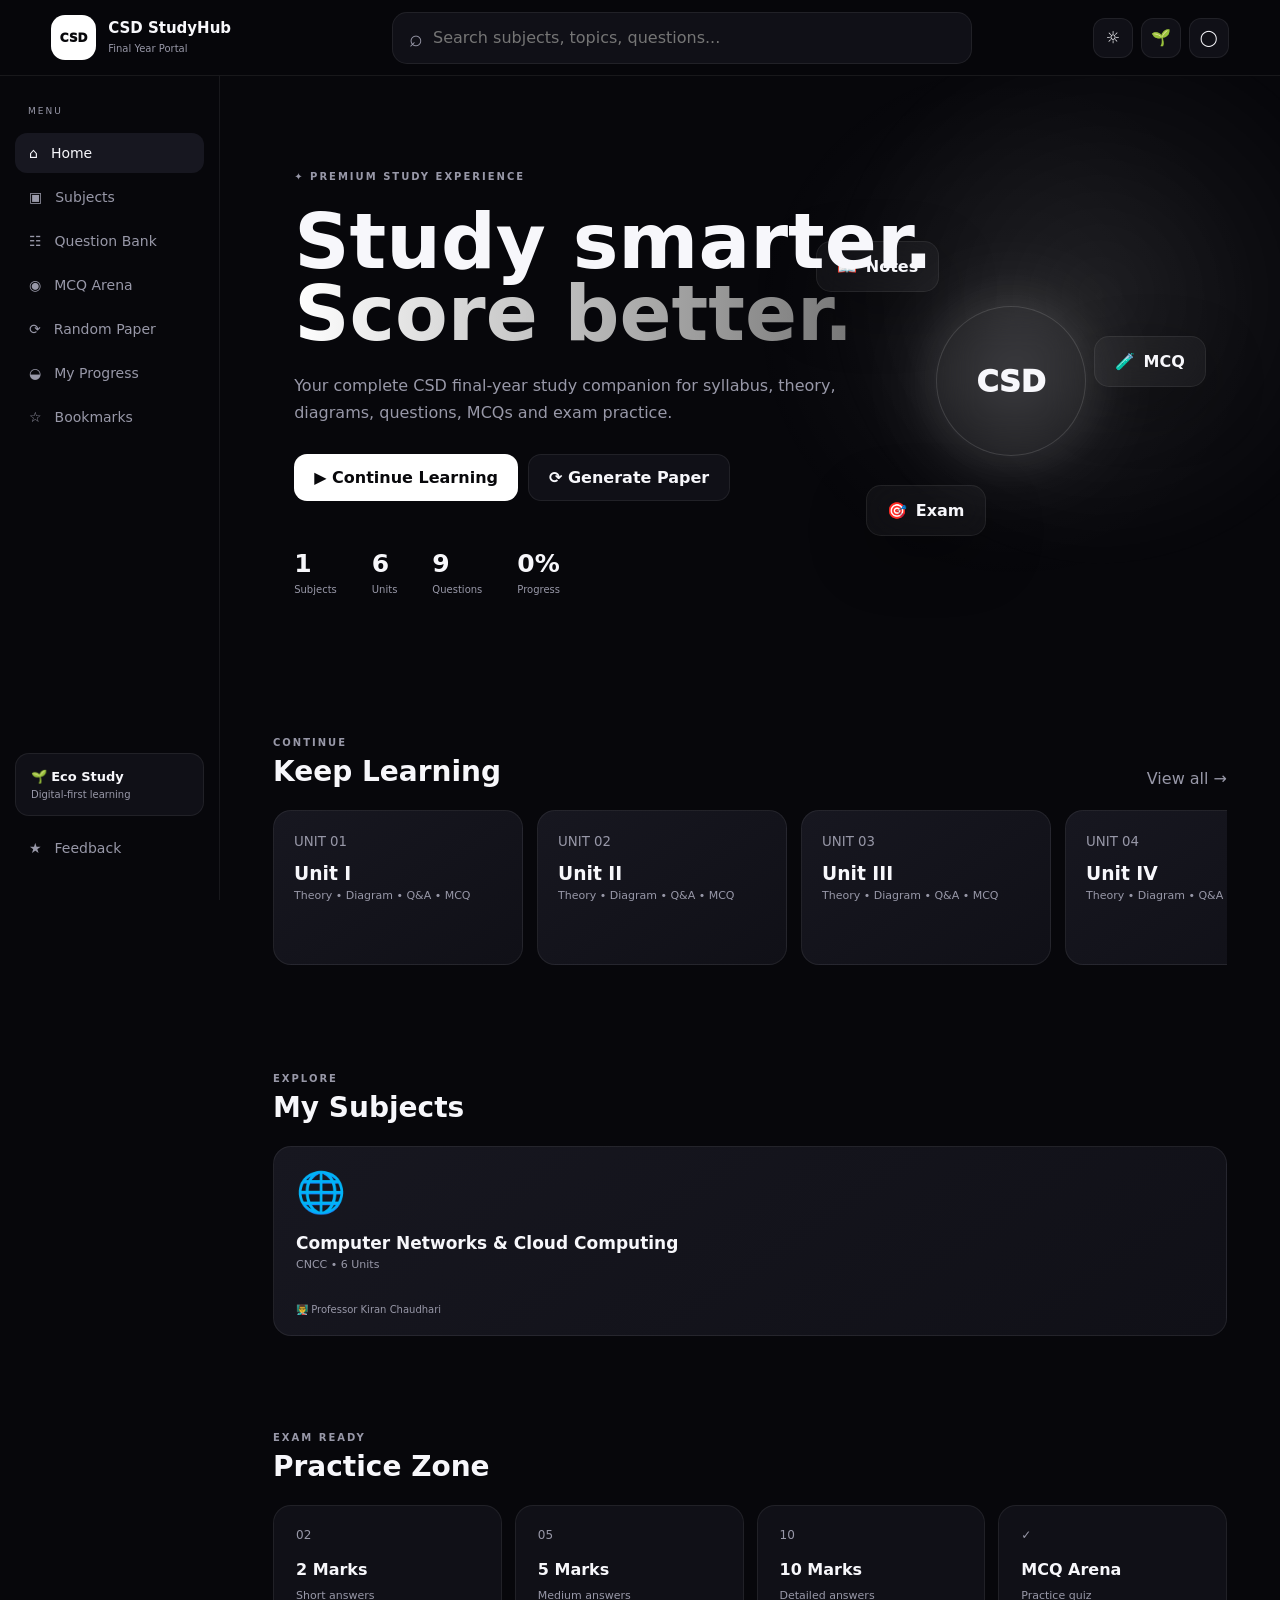
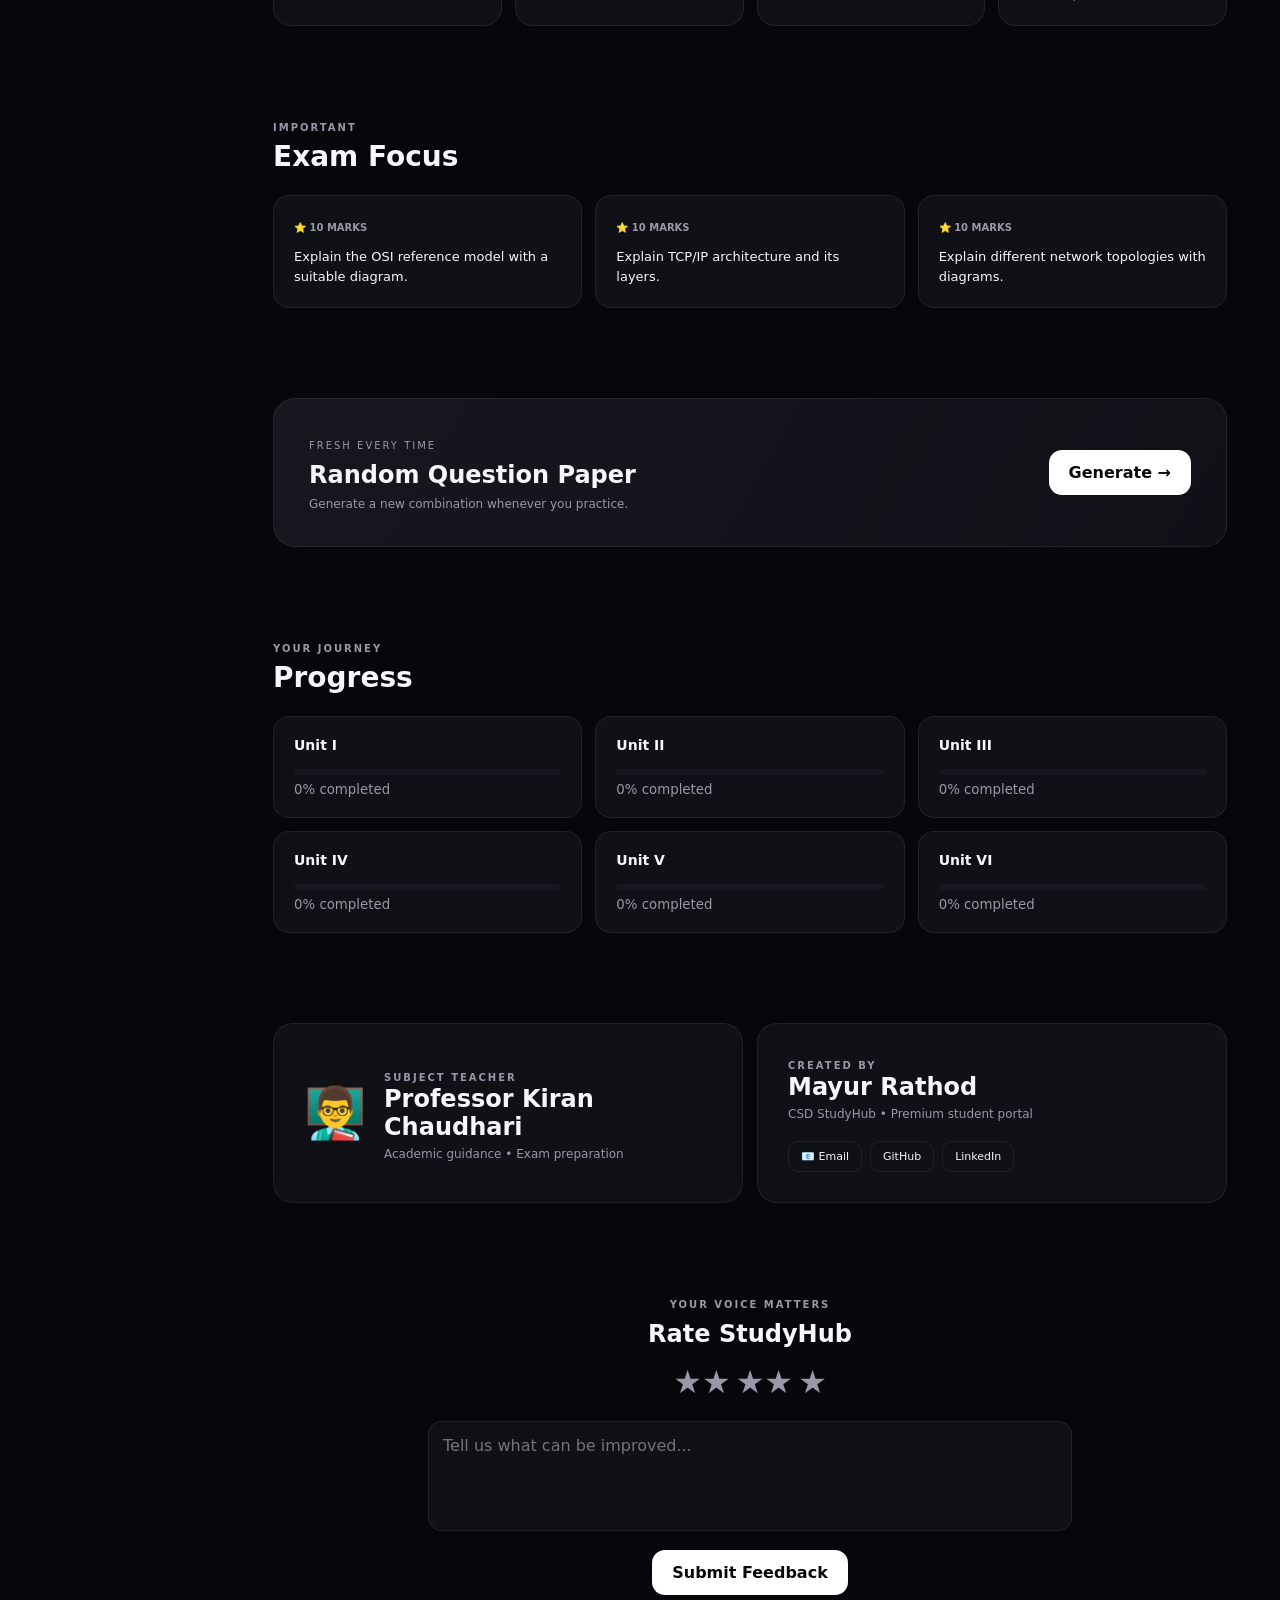
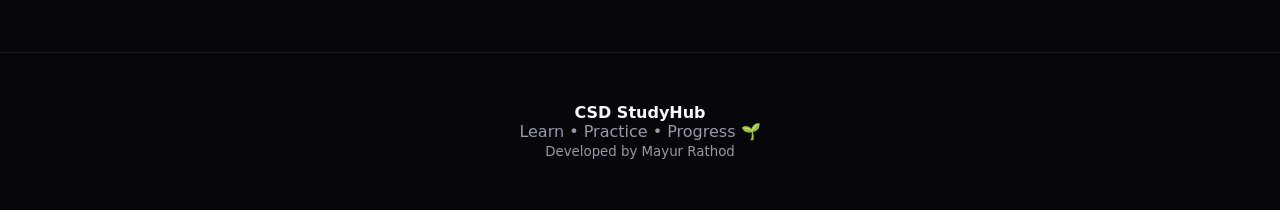
==== commit e13ca3c4: "Upgrade to premium CSD StudyHub" ====
--- a/index.html
+++ b/index.html
@@ -2,226 +2,205 @@
 <html lang="en">
 <head>
 <meta charset="UTF-8">
-<meta name="viewport" content="width=device-width,initial-scale=1.0">
-<meta name="theme-color" content="#09090f">
-<meta name="description" content="CSD Final Year Premium Study Portal">
-<title>CSD StudyHub — Premium Study Portal</title>
+<meta name="viewport" content="width=device-width,initial-scale=1">
+<meta name="theme-color" content="#07070b">
+<title>CSD StudyHub | Final Year Portal</title>
 <link rel="stylesheet" href="style.css">
 </head>
 
 <body>
 
-<div id="loader">
-  <div class="loader-logo">S</div>
-  <div class="loader-text">CSD STUDYHUB</div>
-  <div class="loader-bar"><span></span></div>
+<div id="splash">
+  <div class="s-logo">CSD</div>
+  <h2>CSD STUDYHUB</h2>
+  <p>Learn • Practice • Progress</p>
+  <div class="loading"><span></span></div>
 </div>
 
-<header class="navbar">
+<header class="topbar">
   <div class="brand">
-    <div class="brand-logo">S</div>
-    <div>
-      <b>CSD StudyHub</b>
-      <small>Final Year Exam Portal</small>
-    </div>
-  </div>
-
-  <div class="nav-search">
+    <div class="logo">CSD</div>
+    <div>
+      <strong>CSD StudyHub</strong>
+      <small>Final Year Portal</small>
+    </div>
+  </div>
+
+  <div class="search">
     <span>⌕</span>
-    <input id="searchInput" placeholder="Search subjects, topics, questions...">
-  </div>
-
-  <div class="nav-actions">
-    <button id="themeBtn" title="Theme">☀️</button>
-    <button id="ecoBtn" title="Eco Mode">🌱</button>
-    <button id="profileBtn" title="Profile">👤</button>
+    <input id="search" placeholder="Search subjects, topics, questions...">
+  </div>
+
+  <div class="top-actions">
+    <button id="theme">☼</button>
+    <button id="eco">🌱</button>
+    <button onclick="profile()">◯</button>
   </div>
 </header>
 
-<main>
+<div class="layout">
+
+<aside class="sidebar">
+  <div class="side-title">MENU</div>
+  <button class="nav active" onclick="home()">⌂ <span>Home</span></button>
+  <button class="nav" onclick="subjects()">▣ <span>Subjects</span></button>
+  <button class="nav" onclick="questions()">☷ <span>Question Bank</span></button>
+  <button class="nav" onclick="mcq()">◉ <span>MCQ Arena</span></button>
+  <button class="nav" onclick="paper()">⟳ <span>Random Paper</span></button>
+  <button class="nav" onclick="progress()">◒ <span>My Progress</span></button>
+  <button class="nav" onclick="bookmarks()">☆ <span>Bookmarks</span></button>
+
+  <div class="side-bottom">
+    <div class="eco-mini">🌱 <b>Eco Study</b><small>Digital-first learning</small></div>
+    <button class="nav" onclick="feedback()">★ <span>Feedback</span></button>
+  </div>
+</aside>
+
+<main id="app">
 
 <section class="hero">
-  <div class="hero-content">
-    <span class="pill">✦ PREMIUM STUDY EXPERIENCE</span>
-    <h1>Learn smarter.<br><span>Prepare better.</span></h1>
+  <div class="hero-bg"></div>
+  <div class="hero-copy">
+    <span class="tag">✦ PREMIUM STUDY EXPERIENCE</span>
+    <h1>Study smarter.<br><em>Score better.</em></h1>
     <p>
-      Your syllabus, notes, diagrams, question bank, MCQs and
-      exam practice — organised in one beautiful study portal.
+      Your complete CSD final-year study companion for syllabus,
+      theory, diagrams, questions, MCQs and exam practice.
     </p>
 
-    <div class="hero-buttons">
-      <button class="primary" onclick="continueLearning()">▶ Continue Learning</button>
-      <button class="secondary" onclick="openRandomPaper()">🎲 Random Paper</button>
-    </div>
-
-    <div class="hero-stats">
-      <div><b id="subjectCount">1</b><small>Subjects</small></div>
-      <div><b id="unitCount">6</b><small>Units</small></div>
-      <div><b id="questionCount">0</b><small>Questions</small></div>
-      <div><b id="progressValue">0%</b><small>Progress</small></div>
-    </div>
-  </div>
-
-  <div class="hero-orb">
-    <div class="orbit o1"></div>
-    <div class="orbit o2"></div>
-    <div class="orbit o3"></div>
-    <div class="floating-book">📚</div>
-  </div>
-</section>
-
-<section class="section">
-  <div class="section-head">
-    <div>
-      <span class="eyebrow">YOUR LEARNING</span>
-      <h2>Continue Learning</h2>
-    </div>
-    <button onclick="showAllUnits()">View All →</button>
-  </div>
-
-  <div id="continueRow" class="card-row"></div>
-</section>
-
-<section class="section">
-  <div class="section-head">
-    <div>
-      <span class="eyebrow">YOUR SUBJECTS</span>
-      <h2>Explore Subjects</h2>
-    </div>
-  </div>
-
-  <div id="subjectGrid" class="subject-grid"></div>
-</section>
-
-<section class="section">
-  <div class="section-head">
-    <div>
-      <span class="eyebrow">EXAM PREPARATION</span>
-      <h2>Practice Zone</h2>
-    </div>
-  </div>
-
-  <div class="feature-grid">
-
-    <article class="feature-card" onclick="openQuestions(2)">
-      <div class="feature-icon">📝</div>
-      <h3>2 Marks</h3>
-      <p>Definitions and short exam answers.</p>
-      <span>Practice →</span>
-    </article>
-
-    <article class="feature-card" onclick="openQuestions(5)">
-      <div class="feature-icon">📖</div>
-      <h3>5 Marks</h3>
-      <p>Explain, compare and working-based answers.</p>
-      <span>Practice →</span>
-    </article>
-
-    <article class="feature-card" onclick="openQuestions(10)">
-      <div class="feature-icon">🎓</div>
-      <h3>10 Marks</h3>
-      <p>Detailed answers with diagrams and points.</p>
-      <span>Practice →</span>
-    </article>
-
-    <article class="feature-card" onclick="startMCQ()">
-      <div class="feature-icon">🧪</div>
-      <h3>MCQ Arena</h3>
-      <p>Test yourself with instant scoring.</p>
-      <span>Start Quiz →</span>
-    </article>
-
-  </div>
-</section>
-
-<section class="section">
-  <div class="section-head">
-    <div>
-      <span class="eyebrow">IMPORTANT</span>
-      <h2>Exam Focus</h2>
-    </div>
-  </div>
-
-  <div id="importantRow" class="question-row"></div>
-</section>
-
-<section class="section random-section">
-  <div class="random-box">
-    <div>
-      <span class="eyebrow">PRACTICE DIFFERENTLY</span>
-      <h2>Generate a Fresh Question Paper</h2>
-      <p>Every generation can create a different question combination.</p>
-    </div>
-    <button class="primary" onclick="openRandomPaper()">🎲 Generate Paper</button>
-  </div>
-</section>
-
-<section class="section progress-section">
-  <div class="section-head">
-    <div>
-      <span class="eyebrow">TRACK YOUR JOURNEY</span>
-      <h2>Your Progress</h2>
-    </div>
-  </div>
-
+    <div class="buttons">
+      <button class="btn-main" onclick="continueStudy()">▶ Continue Learning</button>
+      <button class="btn-glass" onclick="paper()">⟳ Generate Paper</button>
+    </div>
+
+    <div class="stats">
+      <div><b id="subjectsN">1</b><span>Subjects</span></div>
+      <div><b id="unitsN">6</b><span>Units</span></div>
+      <div><b id="questionsN">0</b><span>Questions</span></div>
+      <div><b id="progressN">0%</b><span>Progress</span></div>
+    </div>
+  </div>
+
+  <div class="hero-art">
+    <div class="glow"></div>
+    <div class="floating-card card1">📖<b>Notes</b></div>
+    <div class="floating-card card2">🧪<b>MCQ</b></div>
+    <div class="floating-card card3">🎯<b>Exam</b></div>
+    <div class="core">CSD</div>
+  </div>
+</section>
+
+<section class="section">
+  <div class="heading">
+    <div><small>CONTINUE</small><h2>Keep Learning</h2></div>
+    <button onclick="subjects()">View all →</button>
+  </div>
+  <div id="unitRow" class="unit-row"></div>
+</section>
+
+<section class="section">
+  <div class="heading">
+    <div><small>EXPLORE</small><h2>My Subjects</h2></div>
+  </div>
+  <div id="subjectGrid" class="subjects"></div>
+</section>
+
+<section class="section">
+  <div class="heading">
+    <div><small>EXAM READY</small><h2>Practice Zone</h2></div>
+  </div>
+
+  <div class="tools">
+    <button onclick="questions(2)"><i>02</i><b>2 Marks</b><span>Short answers</span></button>
+    <button onclick="questions(5)"><i>05</i><b>5 Marks</b><span>Medium answers</span></button>
+    <button onclick="questions(10)"><i>10</i><b>10 Marks</b><span>Detailed answers</span></button>
+    <button onclick="mcq()"><i>✓</i><b>MCQ Arena</b><span>Practice quiz</span></button>
+  </div>
+</section>
+
+<section class="section">
+  <div class="heading">
+    <div><small>IMPORTANT</small><h2>Exam Focus</h2></div>
+  </div>
+  <div id="important" class="question-grid"></div>
+</section>
+
+<section class="section">
+  <div class="paper-banner">
+    <div>
+      <small>FRESH EVERY TIME</small>
+      <h2>Random Question Paper</h2>
+      <p>Generate a new combination whenever you practice.</p>
+    </div>
+    <button class="btn-main" onclick="paper()">Generate →</button>
+  </div>
+</section>
+
+<section class="section">
+  <div class="heading">
+    <div><small>YOUR JOURNEY</small><h2>Progress</h2></div>
+  </div>
   <div id="progressGrid" class="progress-grid"></div>
 </section>
 
-<section class="teacher-section">
-  <div class="teacher-card">
-    <div class="teacher-avatar">👨‍🏫</div>
-    <div>
-      <span class="eyebrow">SUBJECT TEACHER</span>
-      <h2 id="teacherName">Professor Kiran Chaudhari</h2>
-      <p>Subject guidance • Exam preparation • Learning support</p>
-    </div>
-  </div>
-
-  <div class="developer-card">
-    <span class="eyebrow">CREATED BY</span>
+<section class="people section">
+  <div class="teacher">
+    <div class="avatar">👨‍🏫</div>
+    <div>
+      <small>SUBJECT TEACHER</small>
+      <h2 id="professor">Professor Kiran Chaudhari</h2>
+      <p>Academic guidance • Exam preparation</p>
+    </div>
+  </div>
+
+  <div class="creator">
+    <small>CREATED BY</small>
     <h2>Mayur Rathod</h2>
-    <p>Premium academic study portal</p>
-    <div class="contact-buttons">
+    <p>CSD StudyHub • Premium student portal</p>
+    <div>
       <a href="mailto:mayuuuuuuur@gmail.com">📧 Email</a>
       <a href="https://github.com/mayurathodmr" target="_blank">GitHub</a>
-      <a href="#" onclick="openLinkedIn(event)">LinkedIn</a>
-    </div>
-  </div>
-</section>
-
-<section class="feedback-section">
-  <div class="feedback-box">
-    <span class="eyebrow">STUDENT FEEDBACK</span>
-    <h2>How was your StudyHub experience?</h2>
-
-    <div id="stars" class="stars">
-      <button onclick="rate(1)">★</button>
-      <button onclick="rate(2)">★</button>
-      <button onclick="rate(3)">★</button>
-      <button onclick="rate(4)">★</button>
-      <button onclick="rate(5)">★</button>
-    </div>
-
-    <textarea id="feedbackText" placeholder="Write your feedback..."></textarea>
-    <button class="primary" onclick="submitFeedback()">Send Feedback</button>
-    <p id="feedbackMsg"></p>
-  </div>
+      <a href="#" onclick="linkedin(event)">LinkedIn</a>
+    </div>
+  </div>
+</section>
+
+<section class="feedback section">
+  <small>YOUR VOICE MATTERS</small>
+  <h2>Rate StudyHub</h2>
+  <div id="stars">
+    <button onclick="rate(1)">★</button><button onclick="rate(2)">★</button>
+    <button onclick="rate(3)">★</button><button onclick="rate(4)">★</button>
+    <button onclick="rate(5)">★</button>
+  </div>
+  <textarea id="feedbackText" placeholder="Tell us what can be improved..."></textarea>
+  <button class="btn-main" onclick="saveFeedback()">Submit Feedback</button>
+  <p id="feedbackMsg"></p>
 </section>
 
 </main>
-
-<footer>
-  <div class="footer-logo">CSD StudyHub</div>
-  <p>Learn • Practice • Progress • Grow 🌱</p>
-  <small>Designed for students • Digital-first • Eco Study</small>
-</footer>
+</div>
+
+<nav class="mobile-nav">
+  <button onclick="home()">⌂<small>Home</small></button>
+  <button onclick="subjects()">▣<small>Subjects</small></button>
+  <button onclick="questions()">☷<small>Questions</small></button>
+  <button onclick="mcq()">◉<small>MCQ</small></button>
+  <button onclick="progress()">◒<small>Progress</small></button>
+</nav>
 
 <div id="modal" class="modal">
   <div class="modal-box">
     <button class="close" onclick="closeModal()">×</button>
-    <div id="modalContent"></div>
+    <div id="modalBody"></div>
   </div>
 </div>
+
+<footer>
+  <b>CSD StudyHub</b>
+  <p>Learn • Practice • Progress 🌱</p>
+  <small>Developed by Mayur Rathod</small>
+</footer>
 
 <script src="app.js"></script>
 </body>
--- a/style.css
+++ b/style.css
@@ -1,245 +1,226 @@
 *{box-sizing:border-box;margin:0;padding:0}
 :root{
- --bg:#09090f;
- --panel:#12121b;
- --panel2:#181824;
- --text:#f5f5fa;
- --muted:#a3a3b2;
- --accent:#e8e8ff;
- --line:rgba(255,255,255,.09);
- --shadow:0 25px 80px rgba(0,0,0,.4)
+--bg:#07070b;--panel:#101017;--panel2:#171720;
+--text:#f7f7fb;--muted:#9898a8;--line:#ffffff12;
+--white:#fff;--black:#08080b
 }
 body.light{
- --bg:#f5f5f8;
- --panel:#fff;
- --panel2:#eeeef4;
- --text:#101018;
- --muted:#666675;
- --accent:#15151d;
- --line:rgba(0,0,0,.09)
-}
-body.eco *{animation:none!important;transition:none!important}
-html{scroll-behavior:smooth}
+--bg:#f4f4f7;--panel:#fff;--panel2:#ebebf0;
+--text:#111118;--muted:#6d6d78;--line:#00000012;
+--white:#111118;--black:#fff
+}
 body{
- background:
- radial-gradient(circle at 80% 0%,rgba(120,120,255,.14),transparent 30%),
- radial-gradient(circle at 0% 30%,rgba(0,220,180,.07),transparent 25%),
- var(--bg);
- color:var(--text);
- font-family:Inter,system-ui,-apple-system,Segoe UI,sans-serif;
- min-height:100vh;
- overflow-x:hidden
+background:var(--bg);color:var(--text);
+font-family:Inter,system-ui,-apple-system,BlinkMacSystemFont,"Segoe UI",sans-serif;
+min-height:100vh;transition:.35s
 }
 button,input,textarea{font:inherit}
 button{cursor:pointer}
-#loader{
- position:fixed;inset:0;background:#08080d;z-index:9999;
- display:flex;flex-direction:column;align-items:center;justify-content:center;
- gap:15px;transition:opacity .7s
-}
-.loader-logo,.brand-logo{
- width:48px;height:48px;border-radius:15px;
- display:grid;place-items:center;font-size:25px;font-weight:900;
- background:linear-gradient(135deg,#fff,#777);
- color:#08080d;
- box-shadow:0 10px 40px rgba(255,255,255,.15)
-}
-.loader-text{font-weight:800;letter-spacing:3px}
-.loader-bar{width:180px;height:3px;background:#222;border-radius:20px;overflow:hidden}
-.loader-bar span{display:block;width:100%;height:100%;background:#fff;animation:load 1.8s ease}
-@keyframes load{from{transform:translateX(-100%)}to{transform:translateX(0)}}
-.navbar{
- position:sticky;top:0;z-index:100;
- height:74px;padding:0 5%;
- display:flex;align-items:center;gap:30px;
- background:rgba(9,9,15,.78);backdrop-filter:blur(25px);
- border-bottom:1px solid var(--line)
-}
-.light .navbar{background:rgba(245,245,248,.8)}
-.brand{display:flex;align-items:center;gap:11px;min-width:205px}
-.brand-logo{width:42px;height:42px;border-radius:13px;font-size:21px}
-.brand b{display:block;font-size:15px}
-.brand small{display:block;color:var(--muted);font-size:10px;margin-top:2px}
-.nav-search{
- flex:1;max-width:550px;margin:auto;
- display:flex;align-items:center;gap:10px;
- background:var(--panel);border:1px solid var(--line);
- padding:11px 15px;border-radius:14px
-}
-.nav-search span{font-size:23px;color:var(--muted)}
-.nav-search input{background:none;border:0;outline:0;color:var(--text);width:100%}
-.nav-actions{display:flex;gap:8px}
-.nav-actions button{
- width:40px;height:40px;border:1px solid var(--line);
- border-radius:12px;background:var(--panel);color:var(--text)
-}
-main{max-width:1450px;margin:auto}
+#splash{
+position:fixed;inset:0;z-index:9999;background:#07070b;
+display:grid;place-content:center;text-align:center;gap:12px;
+animation:hide 1s 1.8s forwards
+}
+.s-logo{
+margin:auto;width:78px;height:78px;border-radius:24px;
+display:grid;place-items:center;font-size:21px;font-weight:1000;
+background:linear-gradient(135deg,#fff,#777);color:#08080b;
+box-shadow:0 0 80px #fff2
+}
+.splash h2{letter-spacing:4px}
+#splash p{color:#888}
+.loading{width:180px;height:3px;background:#222;margin:10px auto;overflow:hidden}
+.loading span{display:block;height:100%;background:#fff;animation:loading 1.5s}
+@keyframes loading{from{width:0}to{width:100%}}
+@keyframes hide{to{opacity:0;visibility:hidden;pointer-events:none}}
+.topbar{
+height:76px;position:sticky;top:0;z-index:100;
+display:flex;align-items:center;gap:30px;padding:0 4%;
+background:#07070bdd;backdrop-filter:blur(25px);
+border-bottom:1px solid var(--line)
+}
+.light .topbar{background:#f4f4f7dd}
+.brand{display:flex;align-items:center;gap:12px;min-width:220px}
+.logo{
+width:45px;height:45px;border-radius:14px;display:grid;place-items:center;
+font-size:12px;font-weight:1000;background:var(--white);color:var(--black)
+}
+.brand strong{display:block;font-size:15px}.brand small{color:var(--muted);font-size:10px}
+.search{
+max-width:580px;flex:1;margin:auto;display:flex;gap:10px;
+align-items:center;padding:12px 16px;background:var(--panel);
+border:1px solid var(--line);border-radius:15px
+}
+.search span{font-size:23px;color:var(--muted)}
+.search input{width:100%;background:none;border:0;outline:0;color:var(--text)}
+.top-actions{display:flex;gap:8px}.top-actions button{
+width:40px;height:40px;background:var(--panel);border:1px solid var(--line);
+border-radius:12px;color:var(--text)
+}
+.layout{display:flex;max-width:1600px;margin:auto}
+.sidebar{
+width:220px;min-height:calc(100vh - 76px);padding:30px 15px;
+position:sticky;top:76px;height:calc(100vh - 76px);
+border-right:1px solid var(--line);display:flex;flex-direction:column
+}
+.side-title{font-size:9px;color:var(--muted);letter-spacing:2px;padding:0 13px 15px}
+.nav{
+width:100%;border:0;background:none;color:var(--muted);
+text-align:left;padding:12px 14px;border-radius:12px;margin:2px 0;
+display:flex;gap:13px;align-items:center;font-size:14px
+}
+.nav:hover,.nav.active{background:var(--panel2);color:var(--text)}
+.side-bottom{margin-top:auto}.eco-mini{
+padding:15px;background:var(--panel);border:1px solid var(--line);
+border-radius:14px;margin:10px 0 12px;font-size:13px
+}.eco-mini small{display:block;color:var(--muted);font-size:10px;margin-top:5px}
+main{width:calc(100% - 220px);overflow:hidden}
 .hero{
- min-height:570px;padding:75px 7%;
- display:flex;align-items:center;position:relative;overflow:hidden
-}
-.hero-content{position:relative;z-index:2;max-width:690px}
-.pill,.eyebrow{
- color:var(--muted);font-size:10px;font-weight:800;
- letter-spacing:2px
-}
-.hero h1{font-size:clamp(48px,7vw,88px);line-height:.95;margin:22px 0}
-.hero h1 span{
- background:linear-gradient(90deg,#fff,#8989a0);
- -webkit-background-clip:text;color:transparent
-}
-.hero p{font-size:17px;line-height:1.7;color:var(--muted);max-width:590px}
-.hero-buttons{display:flex;gap:12px;margin-top:28px;flex-wrap:wrap}
-.primary,.secondary{
- border:0;border-radius:13px;padding:13px 20px;font-weight:800
-}
-.primary{background:var(--accent);color:var(--bg)}
-.secondary{background:var(--panel);color:var(--text);border:1px solid var(--line)}
-.hero-stats{display:flex;gap:35px;margin-top:48px}
-.hero-stats b{display:block;font-size:25px}
-.hero-stats small{color:var(--muted);font-size:11px}
-.hero-orb{
- position:absolute;right:4%;width:420px;height:420px;
- border-radius:50%;display:grid;place-items:center;
- background:radial-gradient(circle,rgba(255,255,255,.13),transparent 65%)
-}
-.floating-book{
- width:150px;height:150px;border-radius:45px;
- display:grid;place-items:center;font-size:75px;
- background:rgba(255,255,255,.06);backdrop-filter:blur(20px);
- box-shadow:var(--shadow);animation:float 4s ease-in-out infinite
-}
-@keyframes float{50%{transform:translateY(-18px) rotate(3deg)}}
-.orbit{position:absolute;border:1px solid rgba(255,255,255,.1);border-radius:50%}
-.o1{inset:5%;animation:spin 15s linear infinite}
-.o2{inset:15%;animation:spin 11s linear infinite reverse}
-.o3{inset:27%;animation:spin 8s linear infinite}
-@keyframes spin{to{transform:rotate(360deg)}}
-.section{padding:45px 5%}
-.section-head{display:flex;justify-content:space-between;align-items:end;margin-bottom:22px}
-.section-head h2{font-size:28px;margin-top:5px}
-.section-head button{border:0;background:none;color:var(--muted)}
-.card-row{display:flex;gap:15px;overflow-x:auto;padding:5px 0 15px}
-.card-row::-webkit-scrollbar{height:4px}
-.card-row::-webkit-scrollbar-thumb{background:#444;border-radius:10px}
-.study-card{
- flex:0 0 250px;height:155px;border-radius:17px;
- padding:20px;position:relative;overflow:hidden;
- background:linear-gradient(145deg,var(--panel2),var(--panel));
- border:1px solid var(--line);transition:.3s
-}
-.study-card:hover,.feature-card:hover,.subject-card:hover{transform:translateY(-6px);border-color:rgba(255,255,255,.25)}
-.study-card .number{font-size:12px;color:var(--muted)}
-.study-card h3{margin-top:15px}
-.study-card p{font-size:12px;color:var(--muted);margin-top:5px}
-.progress-line{position:absolute;bottom:0;left:0;height:3px;background:#fff}
-.subject-grid{display:grid;grid-template-columns:repeat(auto-fit,minmax(230px,1fr));gap:15px}
-.subject-card{
- min-height:170px;padding:22px;border-radius:18px;
- background:linear-gradient(145deg,var(--panel2),var(--panel));
- border:1px solid var(--line);transition:.3s;position:relative;overflow:hidden
-}
-.subject-card .subject-icon{font-size:38px}
-.subject-card h3{margin-top:16px}
-.subject-card p{color:var(--muted);font-size:12px;margin-top:5px}
-.subject-card .prof{margin-top:18px;font-size:11px;color:var(--muted)}
-.feature-grid{display:grid;grid-template-columns:repeat(4,1fr);gap:15px}
-.feature-card{
- padding:25px;border-radius:18px;background:var(--panel);
- border:1px solid var(--line);transition:.3s
-}
-.feature-icon{font-size:32px;margin-bottom:22px}
-.feature-card h3{font-size:18px}
-.feature-card p{font-size:12px;line-height:1.6;color:var(--muted);margin:8px 0 18px}
-.feature-card span{font-size:11px;font-weight:800}
-.question-row{display:grid;grid-template-columns:repeat(3,1fr);gap:15px}
+min-height:610px;position:relative;padding:85px 7%;
+display:flex;align-items:center;overflow:hidden;
+background:radial-gradient(circle at 75% 40%,#ffffff0d,transparent 30%)
+}
+.hero-bg{
+position:absolute;width:600px;height:600px;right:-120px;top:-80px;
+border-radius:50%;background:radial-gradient(circle,#fff1,transparent 65%);
+filter:blur(5px)
+}
+.hero-copy{position:relative;z-index:2;max-width:690px}
+.tag,.heading small,.hero-copy>small,.people small,.feedback>small{
+font-size:10px;letter-spacing:2px;color:var(--muted);font-weight:900
+}
+.hero h1{font-size:clamp(48px,6vw,82px);line-height:.94;margin:22px 0}
+.hero h1 em{
+font-style:normal;background:linear-gradient(90deg,#fff,#777);
+-webkit-background-clip:text;color:transparent
+}
+.hero-copy>p{max-width:580px;color:var(--muted);line-height:1.7;font-size:16px}
+.buttons{display:flex;gap:10px;margin-top:28px;flex-wrap:wrap}
+.btn-main,.btn-glass{
+border:0;border-radius:13px;padding:13px 20px;font-weight:900
+}
+.btn-main{background:var(--white);color:var(--black)}
+.btn-glass{background:var(--panel);color:var(--text);border:1px solid var(--line)}
+.stats{display:flex;gap:35px;margin-top:48px}.stats b{font-size:25px;display:block}
+.stats span{font-size:10px;color:var(--muted)}
+.hero-art{position:absolute;right:7%;width:390px;height:390px;display:grid;place-items:center}
+.glow{
+position:absolute;inset:20%;border-radius:50%;
+background:radial-gradient(circle,#fff2,transparent 65%);filter:blur(10px)
+}
+.core{
+width:150px;height:150px;border-radius:50%;display:grid;place-items:center;
+font-size:30px;font-weight:1000;background:#ffffff0a;
+border:1px solid #fff2;box-shadow:0 0 100px #fff2;z-index:2;
+backdrop-filter:blur(20px)
+}
+.floating-card{
+position:absolute;padding:15px 20px;border:1px solid var(--line);
+background:#ffffff0a;backdrop-filter:blur(20px);border-radius:15px;
+display:flex;gap:9px;align-items:center;box-shadow:0 20px 60px #0005;
+animation:float 4s ease-in-out infinite
+}
+.card1{left:0;top:55px}.card2{right:0;top:150px;animation-delay:.8s}
+.card3{left:50px;bottom:40px;animation-delay:1.4s}
+@keyframes float{50%{transform:translateY(-14px)}}
+.section{padding:45px 5%}.heading{
+display:flex;justify-content:space-between;align-items:end;margin-bottom:22px
+}.heading h2{font-size:28px;margin-top:5px}.heading button{
+background:none;border:0;color:var(--muted)
+}
+.unit-row{display:flex;gap:14px;overflow-x:auto;padding-bottom:12px}
+.unit-row::-webkit-scrollbar{height:3px}.unit-row::-webkit-scrollbar-thumb{background:#555}
+.unit{
+min-width:250px;height:155px;padding:20px;border-radius:18px;
+border:1px solid var(--line);background:linear-gradient(145deg,var(--panel2),var(--panel));
+position:relative;overflow:hidden;transition:.3s
+}.unit:hover,.subject:hover,.tools button:hover,.question:hover{
+transform:translateY(-5px);border-color:#fff3
+}
+.unit small{color:var(--muted)}.unit h3{margin:13px 0 5px}
+.unit p{font-size:11px;color:var(--muted)}
+.bar{position:absolute;left:0;bottom:0;height:3px;background:var(--white)}
+.subjects{display:grid;grid-template-columns:repeat(auto-fit,minmax(230px,1fr));gap:14px}
+.subject{
+min-height:190px;padding:22px;border-radius:18px;
+border:1px solid var(--line);background:linear-gradient(145deg,var(--panel2),var(--panel));
+transition:.3s;position:relative
+}
+.subject .icon{font-size:40px}.subject h3{margin-top:17px;font-size:17px}
+.subject p{color:var(--muted);font-size:11px;margin-top:5px}
+.subject .prof{position:absolute;bottom:20px;color:var(--muted);font-size:10px}
+.tools{display:grid;grid-template-columns:repeat(4,1fr);gap:13px}
+.tools button{
+text-align:left;padding:22px;background:var(--panel);color:var(--text);
+border:1px solid var(--line);border-radius:18px;transition:.3s
+}.tools i{display:block;font-style:normal;color:var(--muted);font-size:12px}
+.tools b{display:block;margin:18px 0 5px}.tools span{font-size:11px;color:var(--muted)}
+.question-grid{display:grid;grid-template-columns:repeat(3,1fr);gap:13px}
 .question{
- padding:20px;border-radius:16px;background:var(--panel);
- border:1px solid var(--line)
-}
-.question b{display:inline-block;margin-bottom:12px}
-.question p{color:var(--muted);line-height:1.5;font-size:13px}
-.random-section{padding-top:20px}
-.random-box{
- padding:35px;border-radius:22px;background:
- linear-gradient(120deg,var(--panel2),var(--panel));
- border:1px solid var(--line);
- display:flex;justify-content:space-between;align-items:center;gap:20px
-}
-.random-box h2{margin:8px 0}
-.random-box p{color:var(--muted);font-size:13px}
-.progress-grid{display:grid;grid-template-columns:repeat(3,1fr);gap:15px}
-.progress-card{padding:20px;background:var(--panel);border:1px solid var(--line);border-radius:16px}
-.progress-card h3{font-size:15px}
-.progress-card .bar{height:7px;background:var(--panel2);border-radius:20px;margin-top:16px;overflow:hidden}
-.progress-card .bar span{display:block;height:100%;background:var(--text);border-radius:20px}
-.teacher-section{
- padding:60px 5%;display:grid;grid-template-columns:1fr 1fr;gap:15px
-}
-.teacher-card,.developer-card{
- padding:30px;border:1px solid var(--line);background:var(--panel);
- border-radius:20px;display:flex;align-items:center;gap:20px
-}
-.teacher-avatar{font-size:50px}
-.teacher-card p,.developer-card p{color:var(--muted);font-size:13px;margin-top:5px}
-.developer-card{display:block}
-.contact-buttons{display:flex;gap:8px;margin-top:20px;flex-wrap:wrap}
-.contact-buttons a{
- text-decoration:none;color:var(--text);border:1px solid var(--line);
- padding:9px 13px;border-radius:10px;font-size:12px
-}
-.feedback-section{padding:20px 5% 80px}
-.feedback-box{
- max-width:700px;margin:auto;text-align:center;padding:40px;
- background:var(--panel);border:1px solid var(--line);border-radius:22px
-}
-.feedback-box h2{margin:10px 0 20px}
-.stars{display:flex;justify-content:center;gap:5px;margin:20px}
-.stars button{font-size:30px;border:0;background:none;color:var(--muted)}
-.stars button.active{color:#ffd45c}
-.feedback-box textarea{
- width:100%;height:100px;resize:none;border:1px solid var(--line);
- background:var(--panel2);color:var(--text);border-radius:12px;
- padding:14px;margin-bottom:15px;outline:none
-}
-#feedbackMsg{margin-top:12px;color:var(--muted)}
+padding:20px;background:var(--panel);border:1px solid var(--line);
+border-radius:16px;transition:.3s
+}.question b{font-size:10px;color:var(--muted)}.question p{
+margin-top:12px;line-height:1.55;font-size:13px
+}
+.paper-banner{
+padding:35px;border-radius:22px;border:1px solid var(--line);
+background:linear-gradient(120deg,var(--panel2),var(--panel));
+display:flex;justify-content:space-between;align-items:center;gap:20px
+}.paper-banner small{font-size:10px;color:var(--muted);letter-spacing:2px}
+.paper-banner h2{margin:8px 0}.paper-banner p{color:var(--muted);font-size:12px}
+.progress-grid{display:grid;grid-template-columns:repeat(3,1fr);gap:13px}
+.progress-card{padding:20px;border:1px solid var(--line);background:var(--panel);border-radius:16px}
+.progress-card h3{font-size:14px}.progress-track{
+height:6px;background:var(--panel2);border-radius:20px;margin-top:16px;overflow:hidden
+}.progress-track span{display:block;height:100%;background:var(--white)}
+.progress-card small{display:block;color:var(--muted);margin-top:7px}
+.people{display:grid;grid-template-columns:1fr 1fr;gap:14px}
+.teacher,.creator{
+padding:30px;border:1px solid var(--line);background:var(--panel);border-radius:20px
+}.teacher{display:flex;gap:18px;align-items:center}.avatar{font-size:50px}
+.teacher p,.creator p{color:var(--muted);font-size:12px;margin-top:6px}
+.creator div{display:flex;gap:8px;margin-top:20px;flex-wrap:wrap}
+.creator a{color:var(--text);text-decoration:none;padding:8px 12px;border:1px solid var(--line);border-radius:10px;font-size:11px}
+.feedback{text-align:center;max-width:750px;margin:auto}
+.feedback h2{margin:8px 0 15px}.feedback textarea{
+width:100%;height:110px;background:var(--panel);border:1px solid var(--line);
+border-radius:14px;color:var(--text);padding:14px;outline:0;margin:10px 0 15px;resize:none
+}
+#stars{margin:10px}.feedback #stars button{
+border:0;background:none;color:var(--muted);font-size:32px
+}.feedback #stars button.active{color:#ffd35c}
+#feedbackMsg{color:var(--muted);margin-top:12px;font-size:12px}
+.modal{
+display:none;position:fixed;inset:0;z-index:500;background:#000b;
+backdrop-filter:blur(12px);align-items:center;justify-content:center;padding:18px
+}.modal.show{display:flex}.modal-box{
+width:min(850px,100%);max-height:85vh;overflow:auto;background:var(--panel);
+border:1px solid var(--line);border-radius:22px;padding:30px;position:relative
+}.close{
+position:absolute;right:16px;top:14px;border:0;background:var(--panel2);
+color:var(--text);width:35px;height:35px;border-radius:10px;font-size:22px
+}.modal-box h2{margin-bottom:15px}.modal-box p{color:var(--muted);line-height:1.7}
+.modal-question{padding:16px 0;border-bottom:1px solid var(--line)}
+.mobile-nav{display:none}
 footer{text-align:center;padding:50px;border-top:1px solid var(--line);color:var(--muted)}
-.footer-logo{color:var(--text);font-weight:900;margin-bottom:8px}
-.modal{
- position:fixed;inset:0;background:rgba(0,0,0,.7);
- backdrop-filter:blur(12px);z-index:500;display:none;
- align-items:center;justify-content:center;padding:20px
-}
-.modal.show{display:flex}
-.modal-box{
- width:min(850px,100%);max-height:85vh;overflow:auto;
- background:var(--panel);border:1px solid var(--line);
- border-radius:22px;padding:30px;position:relative
-}
-.close{
- position:absolute;right:18px;top:15px;width:35px;height:35px;
- border:0;border-radius:10px;background:var(--panel2);color:var(--text);font-size:22px
-}
-.modal-box h2{margin-bottom:15px}
-.modal-box p{color:var(--muted);line-height:1.7}
-.modal-q{padding:15px 0;border-bottom:1px solid var(--line)}
-@media(max-width:900px){
- .hero-orb{opacity:.3;right:-120px}
- .feature-grid{grid-template-columns:1fr 1fr}
- .question-row,.progress-grid,.teacher-section{grid-template-columns:1fr 1fr}
-}
-@media(max-width:650px){
- .navbar{padding:0 15px;height:65px}
- .brand{min-width:auto}.brand small{display:none}
- .nav-search{display:none}
- .hero{padding:60px 20px;min-height:620px}
- .hero h1{font-size:52px}
- .hero-orb{right:-170px;top:80px}
- .hero-content{margin-top:100px}
- .hero-stats{gap:18px;flex-wrap:wrap}
- .section{padding:32px 15px}
- .feature-grid,.question-row,.progress-grid,.teacher-section{grid-template-columns:1fr}
- .random-box{display:block}
- .random-box button{margin-top:20px}
- .teacher-card{align-items:flex-start}
-}
+footer b{color:var(--text)}
+@media(max-width:1000px){
+.hero-art{opacity:.35;right:-60px}.tools{grid-template-columns:1fr 1fr}
+.question-grid,.progress-grid{grid-template-columns:1fr 1fr}
+}
+@media(max-width:700px){
+.topbar{padding:0 14px;height:65px}.brand{min-width:auto}.brand small{display:none}
+.search{display:none}.top-actions{margin-left:auto}.sidebar{display:none}
+main{width:100%}.hero{min-height:650px;padding:55px 20px;align-items:flex-end}
+.hero h1{font-size:53px}.hero-art{right:-130px;top:20px;opacity:.35}
+.hero-copy{margin-top:130px}.stats{gap:18px;flex-wrap:wrap}
+.section{padding:30px 15px}.tools,.question-grid,.progress-grid,.people{grid-template-columns:1fr}
+.paper-banner{display:block}.paper-banner button{margin-top:20px}
+.mobile-nav{
+position:fixed;display:flex;bottom:0;left:0;right:0;height:65px;z-index:200;
+background:#09090eee;backdrop-filter:blur(20px);border-top:1px solid var(--line);
+justify-content:space-around
+}.mobile-nav button{border:0;background:none;color:#aaa;font-size:18px}
+.mobile-nav small{display:block;font-size:8px;margin-top:3px}
+footer{padding-bottom:100px}
+}
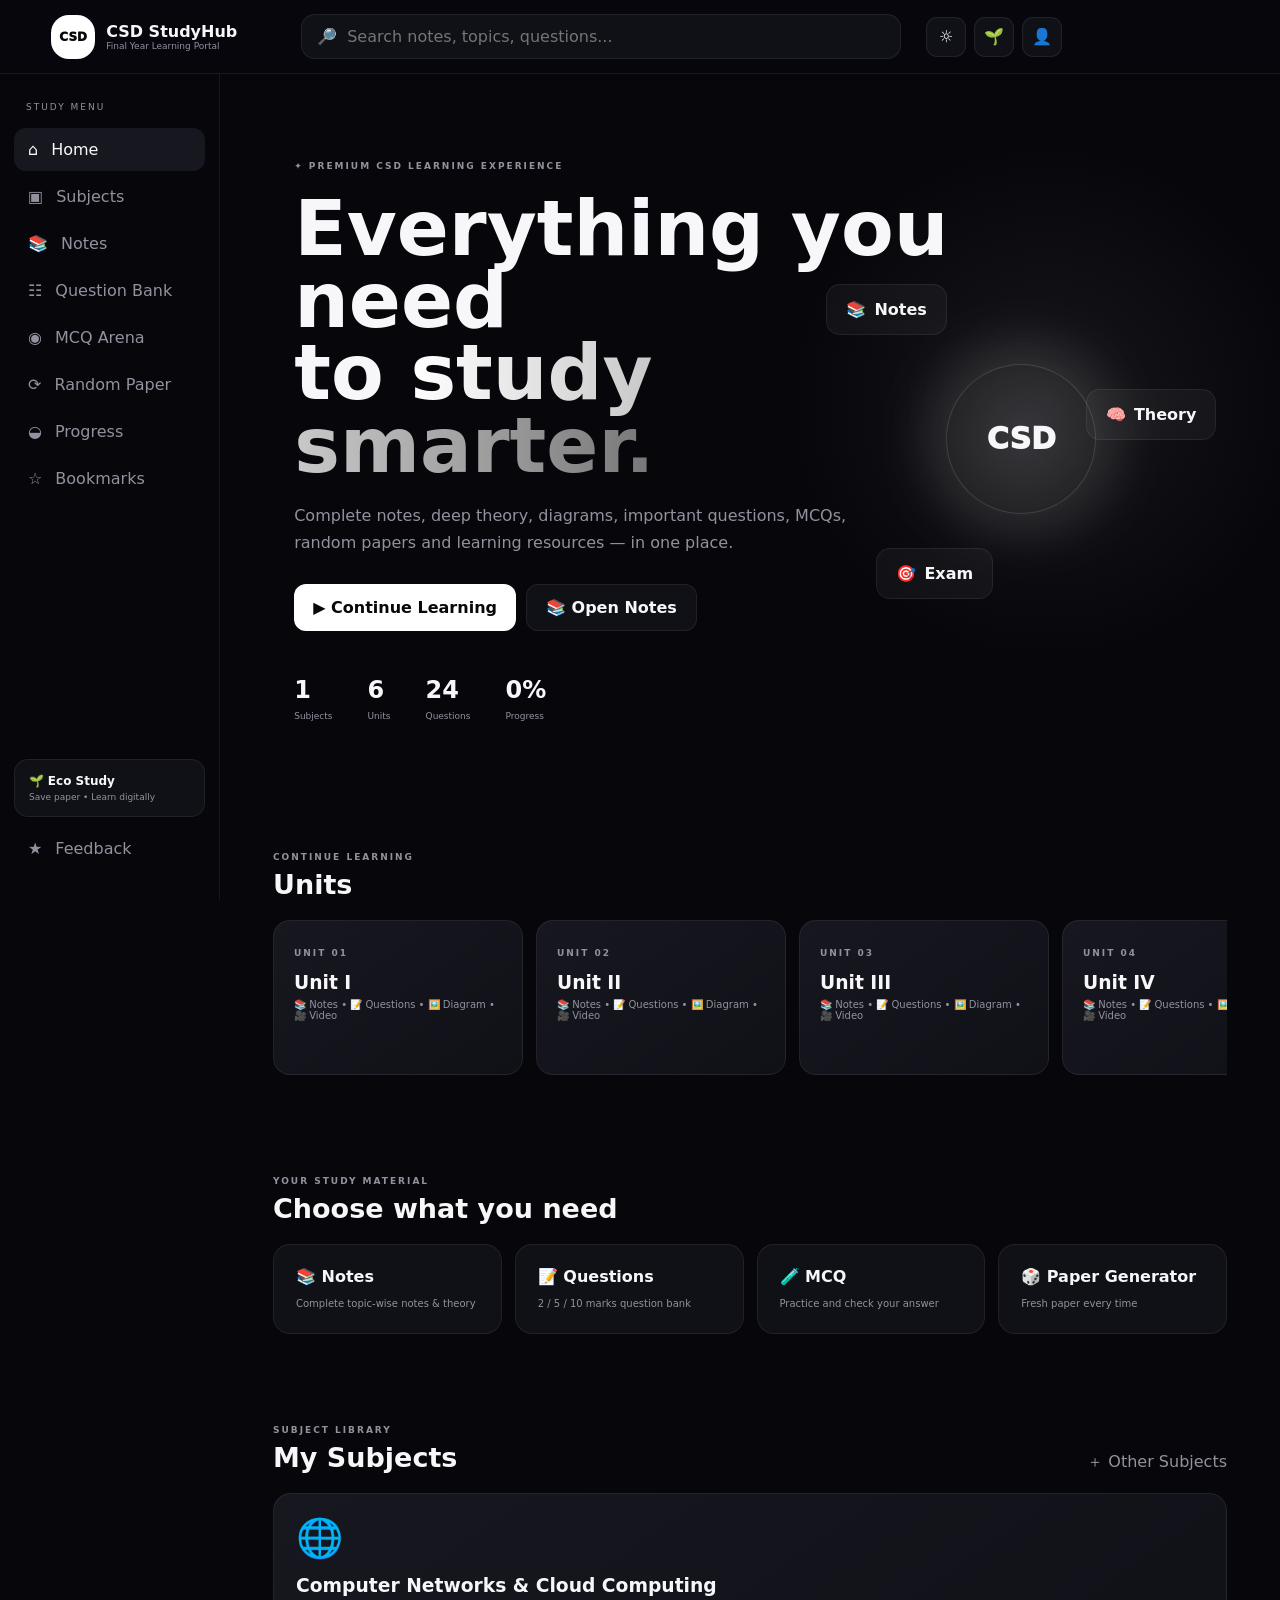
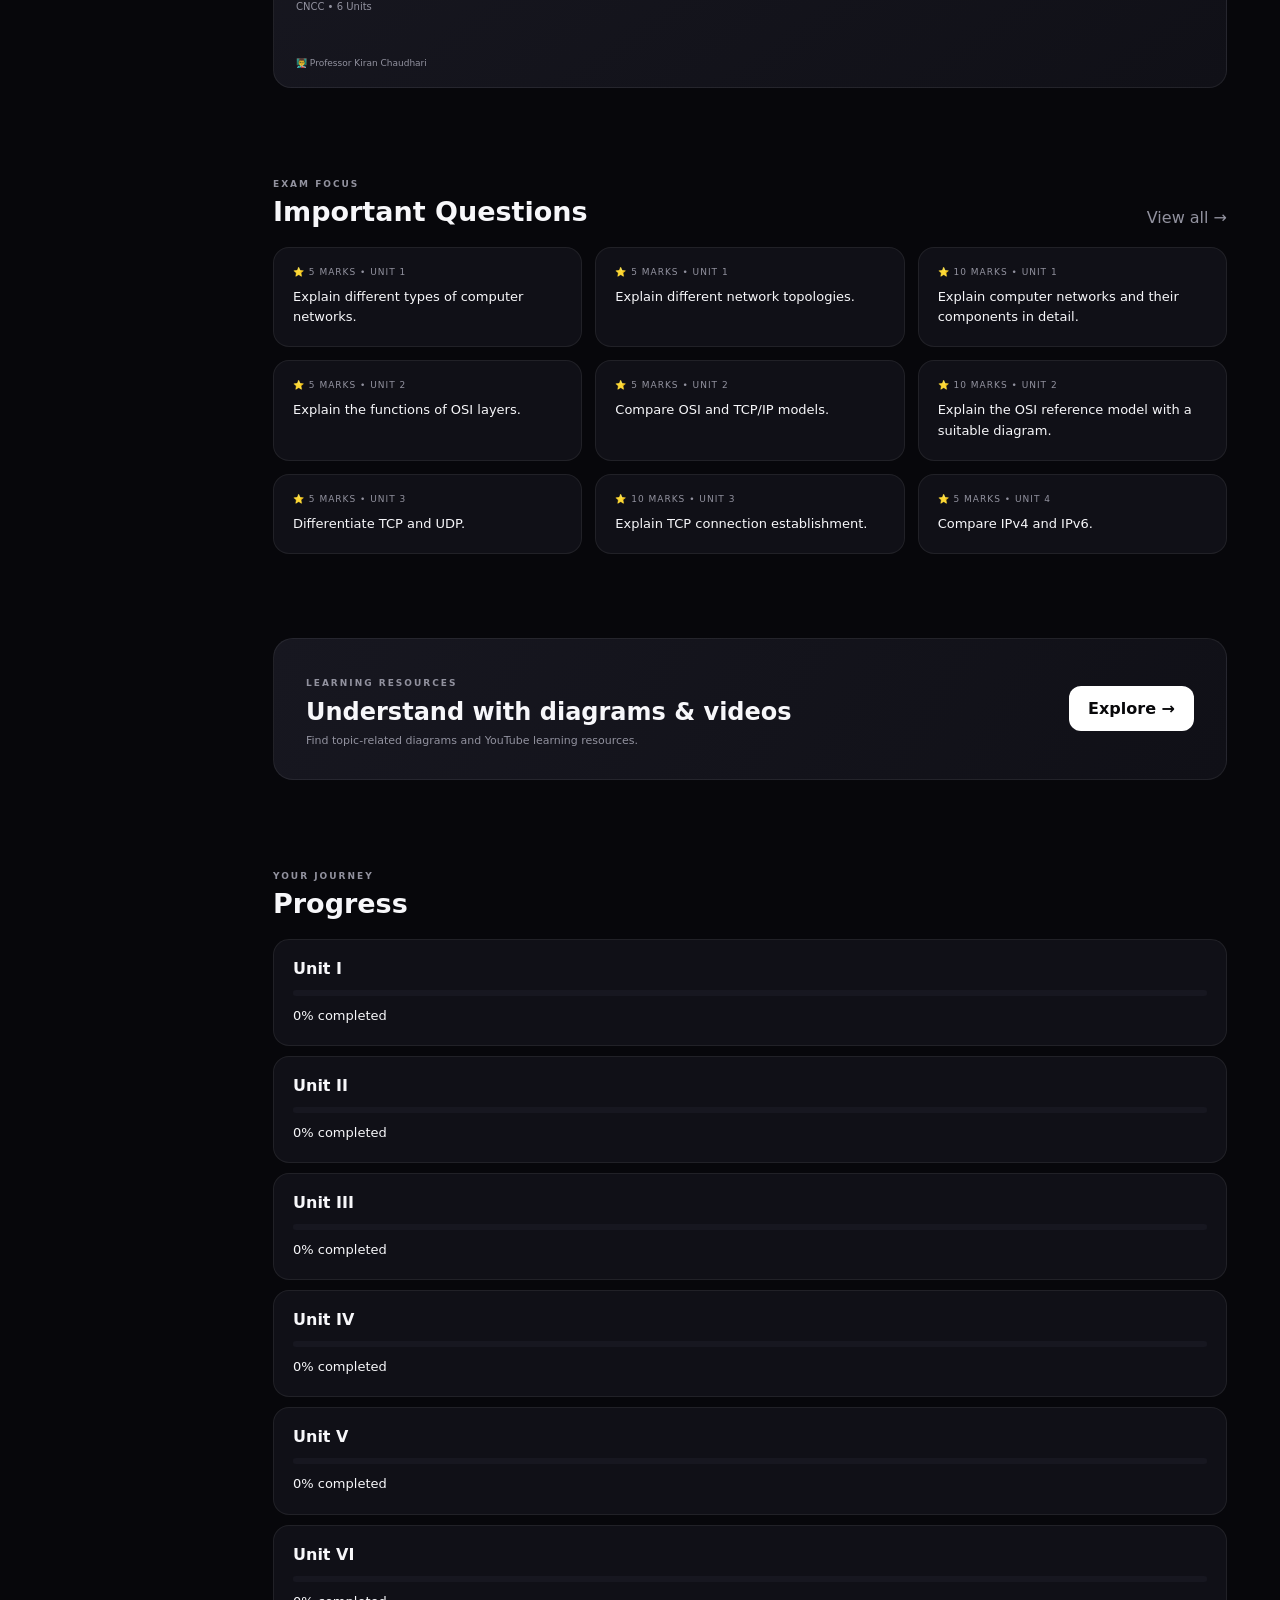
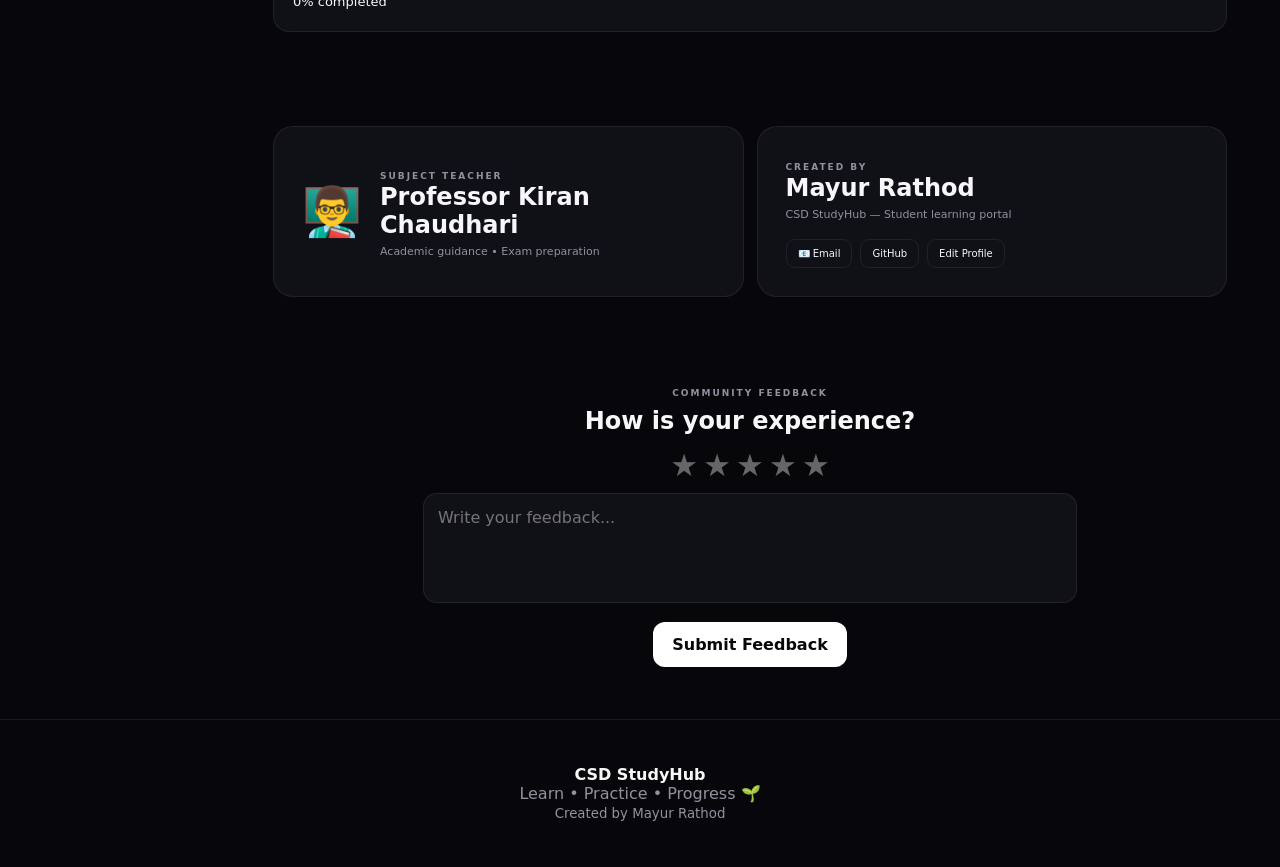
==== commit 033d6e0b: "Premium CSD StudyHub notes resources subjects profile" ====
--- a/index.html
+++ b/index.html
@@ -4,177 +4,188 @@
 <meta charset="UTF-8">
 <meta name="viewport" content="width=device-width,initial-scale=1">
 <meta name="theme-color" content="#07070b">
-<title>CSD StudyHub | Final Year Portal</title>
+<meta name="description" content="CSD StudyHub - Notes, Theory, Questions, MCQs and Exam Practice">
+<title>CSD StudyHub</title>
 <link rel="stylesheet" href="style.css">
 </head>
-
 <body>
 
 <div id="splash">
-  <div class="s-logo">CSD</div>
+  <div class="splash-logo">CSD</div>
   <h2>CSD STUDYHUB</h2>
   <p>Learn • Practice • Progress</p>
-  <div class="loading"><span></span></div>
+  <div class="loader"><span></span></div>
 </div>
 
 <header class="topbar">
   <div class="brand">
     <div class="logo">CSD</div>
+    <div><b>CSD StudyHub</b><small>Final Year Learning Portal</small></div>
+  </div>
+
+  <div class="search">
+    🔎 <input id="search" placeholder="Search notes, topics, questions...">
+  </div>
+
+  <div class="actions">
+    <button onclick="toggleTheme()">☼</button>
+    <button onclick="toggleEco()">🌱</button>
+    <button onclick="openProfile()">👤</button>
+  </div>
+</header>
+
+<div class="layout">
+
+<aside class="sidebar">
+  <small class="menu-title">STUDY MENU</small>
+  <button class="nav active" onclick="goHome()">⌂ <span>Home</span></button>
+  <button class="nav" onclick="showSubjects()">▣ <span>Subjects</span></button>
+  <button class="nav" onclick="showNotes()">📚 <span>Notes</span></button>
+  <button class="nav" onclick="showQuestions()">☷ <span>Question Bank</span></button>
+  <button class="nav" onclick="showMCQ()">◉ <span>MCQ Arena</span></button>
+  <button class="nav" onclick="generatePaper()">⟳ <span>Random Paper</span></button>
+  <button class="nav" onclick="showProgress()">◒ <span>Progress</span></button>
+  <button class="nav" onclick="showBookmarks()">☆ <span>Bookmarks</span></button>
+
+  <div class="side-bottom">
+    <div class="eco-card">🌱 <b>Eco Study</b><small>Save paper • Learn digitally</small></div>
+    <button class="nav" onclick="showFeedback()">★ <span>Feedback</span></button>
+  </div>
+</aside>
+
+<main>
+
+<section class="hero">
+  <div class="hero-copy">
+    <small>✦ PREMIUM CSD LEARNING EXPERIENCE</small>
+    <h1>Everything you need<br>to <em>study smarter.</em></h1>
+    <p>
+      Complete notes, deep theory, diagrams, important questions,
+      MCQs, random papers and learning resources — in one place.
+    </p>
+
+    <div class="hero-buttons">
+      <button class="primary" onclick="continueLearning()">▶ Continue Learning</button>
+      <button class="secondary" onclick="showNotes()">📚 Open Notes</button>
+    </div>
+
+    <div class="stats">
+      <div><b id="statSubjects">1</b><span>Subjects</span></div>
+      <div><b id="statUnits">6</b><span>Units</span></div>
+      <div><b id="statQuestions">0</b><span>Questions</span></div>
+      <div><b id="statProgress">0%</b><span>Progress</span></div>
+    </div>
+  </div>
+
+  <div class="hero-visual">
+    <div class="orb"></div>
+    <div class="floating f1">📚 <b>Notes</b></div>
+    <div class="floating f2">🧠 <b>Theory</b></div>
+    <div class="floating f3">🎯 <b>Exam</b></div>
+    <div class="hero-logo">CSD</div>
+  </div>
+</section>
+
+<section class="section">
+  <div class="section-head">
+    <div><small>CONTINUE LEARNING</small><h2>Units</h2></div>
+  </div>
+  <div id="unitCards" class="unit-scroll"></div>
+</section>
+
+<section class="section">
+  <div class="section-head">
+    <div><small>YOUR STUDY MATERIAL</small><h2>Choose what you need</h2></div>
+  </div>
+
+  <div class="feature-grid">
+    <button onclick="showNotes()">
+      <strong>📚 Notes</strong>
+      <span>Complete topic-wise notes & theory</span>
+    </button>
+    <button onclick="showQuestions()">
+      <strong>📝 Questions</strong>
+      <span>2 / 5 / 10 marks question bank</span>
+    </button>
+    <button onclick="showMCQ()">
+      <strong>🧪 MCQ</strong>
+      <span>Practice and check your answer</span>
+    </button>
+    <button onclick="generatePaper()">
+      <strong>🎲 Paper Generator</strong>
+      <span>Fresh paper every time</span>
+    </button>
+  </div>
+</section>
+
+<section class="section">
+  <div class="section-head">
+    <div><small>SUBJECT LIBRARY</small><h2>My Subjects</h2></div>
+    <button class="text-btn" onclick="openOtherSubjects()">＋ Other Subjects</button>
+  </div>
+  <div id="subjects" class="subject-grid"></div>
+</section>
+
+<section class="section">
+  <div class="section-head">
+    <div><small>EXAM FOCUS</small><h2>Important Questions</h2></div>
+    <button class="text-btn" onclick="showQuestions()">View all →</button>
+  </div>
+  <div id="importantQuestions" class="question-grid"></div>
+</section>
+
+<section class="section">
+  <div class="resource-banner">
     <div>
-      <strong>CSD StudyHub</strong>
-      <small>Final Year Portal</small>
-    </div>
-  </div>
-
-  <div class="search">
-    <span>⌕</span>
-    <input id="search" placeholder="Search subjects, topics, questions...">
-  </div>
-
-  <div class="top-actions">
-    <button id="theme">☼</button>
-    <button id="eco">🌱</button>
-    <button onclick="profile()">◯</button>
-  </div>
-</header>
-
-<div class="layout">
-
-<aside class="sidebar">
-  <div class="side-title">MENU</div>
-  <button class="nav active" onclick="home()">⌂ <span>Home</span></button>
-  <button class="nav" onclick="subjects()">▣ <span>Subjects</span></button>
-  <button class="nav" onclick="questions()">☷ <span>Question Bank</span></button>
-  <button class="nav" onclick="mcq()">◉ <span>MCQ Arena</span></button>
-  <button class="nav" onclick="paper()">⟳ <span>Random Paper</span></button>
-  <button class="nav" onclick="progress()">◒ <span>My Progress</span></button>
-  <button class="nav" onclick="bookmarks()">☆ <span>Bookmarks</span></button>
-
-  <div class="side-bottom">
-    <div class="eco-mini">🌱 <b>Eco Study</b><small>Digital-first learning</small></div>
-    <button class="nav" onclick="feedback()">★ <span>Feedback</span></button>
-  </div>
-</aside>
-
-<main id="app">
-
-<section class="hero">
-  <div class="hero-bg"></div>
-  <div class="hero-copy">
-    <span class="tag">✦ PREMIUM STUDY EXPERIENCE</span>
-    <h1>Study smarter.<br><em>Score better.</em></h1>
-    <p>
-      Your complete CSD final-year study companion for syllabus,
-      theory, diagrams, questions, MCQs and exam practice.
-    </p>
-
-    <div class="buttons">
-      <button class="btn-main" onclick="continueStudy()">▶ Continue Learning</button>
-      <button class="btn-glass" onclick="paper()">⟳ Generate Paper</button>
-    </div>
-
-    <div class="stats">
-      <div><b id="subjectsN">1</b><span>Subjects</span></div>
-      <div><b id="unitsN">6</b><span>Units</span></div>
-      <div><b id="questionsN">0</b><span>Questions</span></div>
-      <div><b id="progressN">0%</b><span>Progress</span></div>
-    </div>
-  </div>
-
-  <div class="hero-art">
-    <div class="glow"></div>
-    <div class="floating-card card1">📖<b>Notes</b></div>
-    <div class="floating-card card2">🧪<b>MCQ</b></div>
-    <div class="floating-card card3">🎯<b>Exam</b></div>
-    <div class="core">CSD</div>
-  </div>
-</section>
-
-<section class="section">
-  <div class="heading">
-    <div><small>CONTINUE</small><h2>Keep Learning</h2></div>
-    <button onclick="subjects()">View all →</button>
-  </div>
-  <div id="unitRow" class="unit-row"></div>
-</section>
-
-<section class="section">
-  <div class="heading">
-    <div><small>EXPLORE</small><h2>My Subjects</h2></div>
-  </div>
-  <div id="subjectGrid" class="subjects"></div>
-</section>
-
-<section class="section">
-  <div class="heading">
-    <div><small>EXAM READY</small><h2>Practice Zone</h2></div>
-  </div>
-
-  <div class="tools">
-    <button onclick="questions(2)"><i>02</i><b>2 Marks</b><span>Short answers</span></button>
-    <button onclick="questions(5)"><i>05</i><b>5 Marks</b><span>Medium answers</span></button>
-    <button onclick="questions(10)"><i>10</i><b>10 Marks</b><span>Detailed answers</span></button>
-    <button onclick="mcq()"><i>✓</i><b>MCQ Arena</b><span>Practice quiz</span></button>
-  </div>
-</section>
-
-<section class="section">
-  <div class="heading">
-    <div><small>IMPORTANT</small><h2>Exam Focus</h2></div>
-  </div>
-  <div id="important" class="question-grid"></div>
-</section>
-
-<section class="section">
-  <div class="paper-banner">
-    <div>
-      <small>FRESH EVERY TIME</small>
-      <h2>Random Question Paper</h2>
-      <p>Generate a new combination whenever you practice.</p>
-    </div>
-    <button class="btn-main" onclick="paper()">Generate →</button>
-  </div>
-</section>
-
-<section class="section">
-  <div class="heading">
+      <small>LEARNING RESOURCES</small>
+      <h2>Understand with diagrams & videos</h2>
+      <p>Find topic-related diagrams and YouTube learning resources.</p>
+    </div>
+    <button class="primary" onclick="openResources()">Explore →</button>
+  </div>
+</section>
+
+<section class="section">
+  <div class="section-head">
     <div><small>YOUR JOURNEY</small><h2>Progress</h2></div>
   </div>
-  <div id="progressGrid" class="progress-grid"></div>
-</section>
-
-<section class="people section">
-  <div class="teacher">
-    <div class="avatar">👨‍🏫</div>
+  <div id="progress"></div>
+</section>
+
+<section class="section people">
+  <div class="teacher-card">
+    <div class="teacher-avatar">👨‍🏫</div>
     <div>
       <small>SUBJECT TEACHER</small>
-      <h2 id="professor">Professor Kiran Chaudhari</h2>
+      <h2>Professor Kiran Chaudhari</h2>
       <p>Academic guidance • Exam preparation</p>
     </div>
   </div>
 
-  <div class="creator">
+  <div class="creator-card">
     <small>CREATED BY</small>
     <h2>Mayur Rathod</h2>
-    <p>CSD StudyHub • Premium student portal</p>
-    <div>
+    <p>CSD StudyHub — Student learning portal</p>
+    <div class="links">
       <a href="mailto:mayuuuuuuur@gmail.com">📧 Email</a>
       <a href="https://github.com/mayurathodmr" target="_blank">GitHub</a>
-      <a href="#" onclick="linkedin(event)">LinkedIn</a>
-    </div>
-  </div>
-</section>
-
-<section class="feedback section">
-  <small>YOUR VOICE MATTERS</small>
-  <h2>Rate StudyHub</h2>
+      <a href="#" onclick="editProfile(event)">Edit Profile</a>
+    </div>
+  </div>
+</section>
+
+<section class="section feedback">
+  <small>COMMUNITY FEEDBACK</small>
+  <h2>How is your experience?</h2>
   <div id="stars">
-    <button onclick="rate(1)">★</button><button onclick="rate(2)">★</button>
-    <button onclick="rate(3)">★</button><button onclick="rate(4)">★</button>
+    <button onclick="rate(1)">★</button>
+    <button onclick="rate(2)">★</button>
+    <button onclick="rate(3)">★</button>
+    <button onclick="rate(4)">★</button>
     <button onclick="rate(5)">★</button>
   </div>
-  <textarea id="feedbackText" placeholder="Tell us what can be improved..."></textarea>
-  <button class="btn-main" onclick="saveFeedback()">Submit Feedback</button>
+  <textarea id="feedbackText" placeholder="Write your feedback..."></textarea>
+  <button class="primary" onclick="saveFeedback()">Submit Feedback</button>
   <p id="feedbackMsg"></p>
 </section>
 
@@ -182,24 +193,24 @@
 </div>
 
 <nav class="mobile-nav">
-  <button onclick="home()">⌂<small>Home</small></button>
-  <button onclick="subjects()">▣<small>Subjects</small></button>
-  <button onclick="questions()">☷<small>Questions</small></button>
-  <button onclick="mcq()">◉<small>MCQ</small></button>
-  <button onclick="progress()">◒<small>Progress</small></button>
+<button onclick="goHome()">⌂<small>Home</small></button>
+<button onclick="showNotes()">📚<small>Notes</small></button>
+<button onclick="showQuestions()">☷<small>Questions</small></button>
+<button onclick="showMCQ()">◉<small>MCQ</small></button>
+<button onclick="openProfile()">👤<small>Profile</small></button>
 </nav>
 
 <div id="modal" class="modal">
-  <div class="modal-box">
-    <button class="close" onclick="closeModal()">×</button>
-    <div id="modalBody"></div>
-  </div>
+ <div class="modal-box">
+   <button class="close" onclick="closeModal()">×</button>
+   <div id="modalContent"></div>
+ </div>
 </div>
 
 <footer>
-  <b>CSD StudyHub</b>
-  <p>Learn • Practice • Progress 🌱</p>
-  <small>Developed by Mayur Rathod</small>
+<b>CSD StudyHub</b>
+<p>Learn • Practice • Progress 🌱</p>
+<small>Created by Mayur Rathod</small>
 </footer>
 
 <script src="app.js"></script>
--- a/style.css
+++ b/style.css
@@ -1,226 +1,225 @@
 *{box-sizing:border-box;margin:0;padding:0}
 :root{
---bg:#07070b;--panel:#101017;--panel2:#171720;
---text:#f7f7fb;--muted:#9898a8;--line:#ffffff12;
---white:#fff;--black:#08080b
+--bg:#07070b;--panel:#101017;--panel2:#171720;--text:#f7f7fa;
+--muted:#92929f;--line:#ffffff12;--white:#fff;--black:#08080a
 }
 body.light{
---bg:#f4f4f7;--panel:#fff;--panel2:#ebebf0;
---text:#111118;--muted:#6d6d78;--line:#00000012;
---white:#111118;--black:#fff
+--bg:#f5f5f7;--panel:#fff;--panel2:#ededf1;--text:#111118;
+--muted:#6b6b75;--line:#00000012;--white:#111118;--black:#fff
 }
 body{
-background:var(--bg);color:var(--text);
-font-family:Inter,system-ui,-apple-system,BlinkMacSystemFont,"Segoe UI",sans-serif;
-min-height:100vh;transition:.35s
+background:var(--bg);color:var(--text);font-family:Inter,system-ui,sans-serif;
+transition:.35s;min-height:100vh
 }
 button,input,textarea{font:inherit}
 button{cursor:pointer}
 #splash{
-position:fixed;inset:0;z-index:9999;background:#07070b;
+position:fixed;inset:0;z-index:9999;background:#07070b;color:#fff;
 display:grid;place-content:center;text-align:center;gap:12px;
-animation:hide 1s 1.8s forwards
-}
-.s-logo{
-margin:auto;width:78px;height:78px;border-radius:24px;
-display:grid;place-items:center;font-size:21px;font-weight:1000;
-background:linear-gradient(135deg,#fff,#777);color:#08080b;
-box-shadow:0 0 80px #fff2
-}
-.splash h2{letter-spacing:4px}
-#splash p{color:#888}
-.loading{width:180px;height:3px;background:#222;margin:10px auto;overflow:hidden}
-.loading span{display:block;height:100%;background:#fff;animation:loading 1.5s}
-@keyframes loading{from{width:0}to{width:100%}}
-@keyframes hide{to{opacity:0;visibility:hidden;pointer-events:none}}
+animation:splashOut .8s 1.7s forwards
+}
+.splash-logo,.logo{
+display:grid;place-items:center;background:#fff;color:#07070b;
+font-weight:1000;border-radius:18px
+}
+.splash-logo{width:85px;height:85px;margin:auto;font-size:25px}
+.loader{width:190px;height:3px;background:#222;margin:auto;overflow:hidden}
+.loader span{display:block;width:0;height:100%;background:#fff;animation:load 1.5s forwards}
+@keyframes load{to{width:100%}}
+@keyframes splashOut{to{opacity:0;visibility:hidden;pointer-events:none}}
 .topbar{
-height:76px;position:sticky;top:0;z-index:100;
-display:flex;align-items:center;gap:30px;padding:0 4%;
-background:#07070bdd;backdrop-filter:blur(25px);
+height:74px;position:sticky;top:0;z-index:100;display:flex;align-items:center;
+gap:25px;padding:0 4%;background:#07070ddd;backdrop-filter:blur(25px);
 border-bottom:1px solid var(--line)
 }
-.light .topbar{background:#f4f4f7dd}
-.brand{display:flex;align-items:center;gap:12px;min-width:220px}
-.logo{
-width:45px;height:45px;border-radius:14px;display:grid;place-items:center;
-font-size:12px;font-weight:1000;background:var(--white);color:var(--black)
-}
-.brand strong{display:block;font-size:15px}.brand small{color:var(--muted);font-size:10px}
+.light .topbar{background:#f5f5f7dd}
+.brand{display:flex;align-items:center;gap:11px;min-width:225px}
+.logo{width:44px;height:44px;font-size:12px}
+.brand b{display:block}.brand small{display:block;color:var(--muted);font-size:9px}
 .search{
-max-width:580px;flex:1;margin:auto;display:flex;gap:10px;
-align-items:center;padding:12px 16px;background:var(--panel);
-border:1px solid var(--line);border-radius:15px
-}
-.search span{font-size:23px;color:var(--muted)}
-.search input{width:100%;background:none;border:0;outline:0;color:var(--text)}
-.top-actions{display:flex;gap:8px}.top-actions button{
-width:40px;height:40px;background:var(--panel);border:1px solid var(--line);
-border-radius:12px;color:var(--text)
+display:flex;align-items:center;gap:10px;max-width:600px;flex:1;
+padding:12px 15px;border:1px solid var(--line);background:var(--panel);
+border-radius:14px
+}
+.search input{width:100%;border:0;outline:0;background:none;color:var(--text)}
+.actions{display:flex;gap:8px}.actions button{
+width:40px;height:40px;border:1px solid var(--line);background:var(--panel);
+color:var(--text);border-radius:11px
 }
 .layout{display:flex;max-width:1600px;margin:auto}
 .sidebar{
-width:220px;min-height:calc(100vh - 76px);padding:30px 15px;
-position:sticky;top:76px;height:calc(100vh - 76px);
-border-right:1px solid var(--line);display:flex;flex-direction:column
-}
-.side-title{font-size:9px;color:var(--muted);letter-spacing:2px;padding:0 13px 15px}
+width:220px;position:sticky;top:74px;height:calc(100vh - 74px);
+padding:28px 14px;border-right:1px solid var(--line);
+display:flex;flex-direction:column
+}
+.menu-title{font-size:9px;letter-spacing:2px;color:var(--muted);padding:0 12px 14px}
 .nav{
-width:100%;border:0;background:none;color:var(--muted);
-text-align:left;padding:12px 14px;border-radius:12px;margin:2px 0;
-display:flex;gap:13px;align-items:center;font-size:14px
+border:0;background:none;color:var(--muted);padding:12px 14px;border-radius:12px;
+display:flex;align-items:center;gap:13px;text-align:left;margin:2px 0
 }
 .nav:hover,.nav.active{background:var(--panel2);color:var(--text)}
-.side-bottom{margin-top:auto}.eco-mini{
-padding:15px;background:var(--panel);border:1px solid var(--line);
-border-radius:14px;margin:10px 0 12px;font-size:13px
-}.eco-mini small{display:block;color:var(--muted);font-size:10px;margin-top:5px}
-main{width:calc(100% - 220px);overflow:hidden}
+.side-bottom{margin-top:auto}
+.eco-card{
+background:var(--panel);border:1px solid var(--line);border-radius:14px;
+padding:14px;margin-bottom:10px;font-size:12px
+}
+.eco-card small{display:block;color:var(--muted);font-size:9px;margin-top:4px}
+main{width:calc(100% - 220px)}
 .hero{
-min-height:610px;position:relative;padding:85px 7%;
-display:flex;align-items:center;overflow:hidden;
-background:radial-gradient(circle at 75% 40%,#ffffff0d,transparent 30%)
-}
-.hero-bg{
-position:absolute;width:600px;height:600px;right:-120px;top:-80px;
-border-radius:50%;background:radial-gradient(circle,#fff1,transparent 65%);
-filter:blur(5px)
-}
-.hero-copy{position:relative;z-index:2;max-width:690px}
-.tag,.heading small,.hero-copy>small,.people small,.feedback>small{
-font-size:10px;letter-spacing:2px;color:var(--muted);font-weight:900
-}
-.hero h1{font-size:clamp(48px,6vw,82px);line-height:.94;margin:22px 0}
+min-height:610px;display:flex;align-items:center;position:relative;overflow:hidden;
+padding:80px 7%;background:radial-gradient(circle at 78% 45%,#fff1,transparent 30%)
+}
+.hero-copy{max-width:690px;z-index:2}.hero-copy>small,.section small{
+color:var(--muted);font-size:9px;letter-spacing:2px;font-weight:900
+}
+.hero h1{font-size:clamp(48px,6vw,82px);line-height:.94;margin:20px 0}
 .hero h1 em{
 font-style:normal;background:linear-gradient(90deg,#fff,#777);
 -webkit-background-clip:text;color:transparent
 }
-.hero-copy>p{max-width:580px;color:var(--muted);line-height:1.7;font-size:16px}
-.buttons{display:flex;gap:10px;margin-top:28px;flex-wrap:wrap}
-.btn-main,.btn-glass{
-border:0;border-radius:13px;padding:13px 20px;font-weight:900
-}
-.btn-main{background:var(--white);color:var(--black)}
-.btn-glass{background:var(--panel);color:var(--text);border:1px solid var(--line)}
-.stats{display:flex;gap:35px;margin-top:48px}.stats b{font-size:25px;display:block}
-.stats span{font-size:10px;color:var(--muted)}
-.hero-art{position:absolute;right:7%;width:390px;height:390px;display:grid;place-items:center}
-.glow{
-position:absolute;inset:20%;border-radius:50%;
-background:radial-gradient(circle,#fff2,transparent 65%);filter:blur(10px)
-}
-.core{
+.hero p{color:var(--muted);line-height:1.7;max-width:590px}
+.hero-buttons{display:flex;gap:10px;margin-top:28px}
+.primary,.secondary{
+padding:13px 19px;border-radius:12px;font-weight:900;border:0
+}
+.primary{background:var(--white);color:var(--black)}
+.secondary{background:var(--panel);color:var(--text);border:1px solid var(--line)}
+.stats{display:flex;gap:35px;margin-top:45px}
+.stats b{display:block;font-size:24px}.stats span{font-size:9px;color:var(--muted)}
+.hero-visual{position:absolute;right:6%;width:390px;height:390px;display:grid;place-items:center}
+.orb{position:absolute;inset:15%;border-radius:50%;background:radial-gradient(circle,#fff2,transparent 65%);filter:blur(12px)}
+.hero-logo{
 width:150px;height:150px;border-radius:50%;display:grid;place-items:center;
-font-size:30px;font-weight:1000;background:#ffffff0a;
-border:1px solid #fff2;box-shadow:0 0 100px #fff2;z-index:2;
-backdrop-filter:blur(20px)
-}
-.floating-card{
-position:absolute;padding:15px 20px;border:1px solid var(--line);
-background:#ffffff0a;backdrop-filter:blur(20px);border-radius:15px;
-display:flex;gap:9px;align-items:center;box-shadow:0 20px 60px #0005;
-animation:float 4s ease-in-out infinite
-}
-.card1{left:0;top:55px}.card2{right:0;top:150px;animation-delay:.8s}
-.card3{left:50px;bottom:40px;animation-delay:1.4s}
-@keyframes float{50%{transform:translateY(-14px)}}
-.section{padding:45px 5%}.heading{
-display:flex;justify-content:space-between;align-items:end;margin-bottom:22px
-}.heading h2{font-size:28px;margin-top:5px}.heading button{
+font-size:30px;font-weight:1000;background:#ffffff08;border:1px solid #fff2;
+box-shadow:0 0 100px #fff2;z-index:2
+}
+.floating{
+position:absolute;padding:15px 19px;border-radius:14px;
+background:#ffffff0b;border:1px solid var(--line);backdrop-filter:blur(20px);
+display:flex;gap:8px;animation:float 4s infinite ease-in-out
+}
+.f1{top:40px;left:0}.f2{right:0;top:145px;animation-delay:.8s}
+.f3{bottom:35px;left:50px;animation-delay:1.4s}
+@keyframes float{50%{transform:translateY(-13px)}}
+.section{padding:42px 5%}.section-head{
+display:flex;justify-content:space-between;align-items:end;margin-bottom:20px
+}
+.section-head h2{margin-top:5px;font-size:27px}.text-btn{
 background:none;border:0;color:var(--muted)
 }
-.unit-row{display:flex;gap:14px;overflow-x:auto;padding-bottom:12px}
-.unit-row::-webkit-scrollbar{height:3px}.unit-row::-webkit-scrollbar-thumb{background:#555}
+.unit-scroll{display:flex;gap:13px;overflow-x:auto;padding-bottom:10px}
 .unit{
-min-width:250px;height:155px;padding:20px;border-radius:18px;
+min-width:250px;height:155px;padding:20px;border-radius:17px;
 border:1px solid var(--line);background:linear-gradient(145deg,var(--panel2),var(--panel));
-position:relative;overflow:hidden;transition:.3s
-}.unit:hover,.subject:hover,.tools button:hover,.question:hover{
+transition:.3s;position:relative;overflow:hidden
+}
+.unit:hover,.feature-grid button:hover,.subject:hover,.question:hover{
 transform:translateY(-5px);border-color:#fff3
 }
-.unit small{color:var(--muted)}.unit h3{margin:13px 0 5px}
-.unit p{font-size:11px;color:var(--muted)}
-.bar{position:absolute;left:0;bottom:0;height:3px;background:var(--white)}
-.subjects{display:grid;grid-template-columns:repeat(auto-fit,minmax(230px,1fr));gap:14px}
+.unit h3{margin:12px 0 6px}.unit p{font-size:10px;color:var(--muted)}
+.unit .bar{position:absolute;left:0;bottom:0;height:3px;background:var(--white)}
+.feature-grid{display:grid;grid-template-columns:repeat(4,1fr);gap:13px}
+.feature-grid button{
+text-align:left;background:var(--panel);color:var(--text);
+border:1px solid var(--line);border-radius:17px;padding:22px;transition:.3s
+}
+.feature-grid strong{display:block;font-size:16px}.feature-grid span{
+display:block;color:var(--muted);font-size:10px;margin-top:10px;line-height:1.5
+}
+.subject-grid{display:grid;grid-template-columns:repeat(auto-fit,minmax(230px,1fr));gap:13px}
 .subject{
-min-height:190px;padding:22px;border-radius:18px;
-border:1px solid var(--line);background:linear-gradient(145deg,var(--panel2),var(--panel));
-transition:.3s;position:relative
-}
-.subject .icon{font-size:40px}.subject h3{margin-top:17px;font-size:17px}
-.subject p{color:var(--muted);font-size:11px;margin-top:5px}
-.subject .prof{position:absolute;bottom:20px;color:var(--muted);font-size:10px}
-.tools{display:grid;grid-template-columns:repeat(4,1fr);gap:13px}
-.tools button{
-text-align:left;padding:22px;background:var(--panel);color:var(--text);
-border:1px solid var(--line);border-radius:18px;transition:.3s
-}.tools i{display:block;font-style:normal;color:var(--muted);font-size:12px}
-.tools b{display:block;margin:18px 0 5px}.tools span{font-size:11px;color:var(--muted)}
+min-height:195px;padding:22px;border:1px solid var(--line);
+background:linear-gradient(145deg,var(--panel2),var(--panel));
+border-radius:18px;transition:.3s;position:relative
+}
+.subject-icon{font-size:38px}.subject h3{margin-top:15px}
+.subject p{font-size:10px;color:var(--muted);margin-top:5px}
+.subject .prof{position:absolute;bottom:19px;font-size:9px;color:var(--muted)}
 .question-grid{display:grid;grid-template-columns:repeat(3,1fr);gap:13px}
 .question{
-padding:20px;background:var(--panel);border:1px solid var(--line);
-border-radius:16px;transition:.3s
-}.question b{font-size:10px;color:var(--muted)}.question p{
-margin-top:12px;line-height:1.55;font-size:13px
-}
-.paper-banner{
-padding:35px;border-radius:22px;border:1px solid var(--line);
+background:var(--panel);border:1px solid var(--line);border-radius:16px;
+padding:19px;transition:.3s
+}
+.question .mark{font-size:9px;color:var(--muted);letter-spacing:1px}
+.question p{font-size:13px;line-height:1.55;margin-top:10px}
+.resource-banner{
+padding:32px;border:1px solid var(--line);border-radius:20px;
 background:linear-gradient(120deg,var(--panel2),var(--panel));
-display:flex;justify-content:space-between;align-items:center;gap:20px
-}.paper-banner small{font-size:10px;color:var(--muted);letter-spacing:2px}
-.paper-banner h2{margin:8px 0}.paper-banner p{color:var(--muted);font-size:12px}
-.progress-grid{display:grid;grid-template-columns:repeat(3,1fr);gap:13px}
-.progress-card{padding:20px;border:1px solid var(--line);background:var(--panel);border-radius:16px}
-.progress-card h3{font-size:14px}.progress-track{
-height:6px;background:var(--panel2);border-radius:20px;margin-top:16px;overflow:hidden
-}.progress-track span{display:block;height:100%;background:var(--white)}
-.progress-card small{display:block;color:var(--muted);margin-top:7px}
-.people{display:grid;grid-template-columns:1fr 1fr;gap:14px}
-.teacher,.creator{
-padding:30px;border:1px solid var(--line);background:var(--panel);border-radius:20px
-}.teacher{display:flex;gap:18px;align-items:center}.avatar{font-size:50px}
-.teacher p,.creator p{color:var(--muted);font-size:12px;margin-top:6px}
-.creator div{display:flex;gap:8px;margin-top:20px;flex-wrap:wrap}
-.creator a{color:var(--text);text-decoration:none;padding:8px 12px;border:1px solid var(--line);border-radius:10px;font-size:11px}
-.feedback{text-align:center;max-width:750px;margin:auto}
-.feedback h2{margin:8px 0 15px}.feedback textarea{
-width:100%;height:110px;background:var(--panel);border:1px solid var(--line);
-border-radius:14px;color:var(--text);padding:14px;outline:0;margin:10px 0 15px;resize:none
-}
-#stars{margin:10px}.feedback #stars button{
-border:0;background:none;color:var(--muted);font-size:32px
-}.feedback #stars button.active{color:#ffd35c}
-#feedbackMsg{color:var(--muted);margin-top:12px;font-size:12px}
+display:flex;align-items:center;justify-content:space-between;gap:20px
+}
+.resource-banner h2{margin:8px 0}.resource-banner p{color:var(--muted);font-size:11px}
+.people{display:grid;grid-template-columns:1fr 1fr;gap:13px}
+.teacher-card,.creator-card{
+padding:28px;border:1px solid var(--line);border-radius:20px;background:var(--panel)
+}
+.teacher-card{display:flex;gap:18px;align-items:center}.teacher-avatar{font-size:48px}
+.teacher-card p,.creator-card p{color:var(--muted);font-size:11px;margin-top:6px}
+.links{display:flex;gap:8px;flex-wrap:wrap;margin-top:18px}
+.links a{
+text-decoration:none;color:var(--text);border:1px solid var(--line);
+border-radius:9px;padding:8px 11px;font-size:10px
+}
+.feedback{text-align:center;max-width:760px;margin:auto}
+.feedback h2{margin:7px 0 12px}.feedback textarea{
+width:100%;height:110px;margin:10px 0 15px;border-radius:14px;
+padding:14px;background:var(--panel);color:var(--text);
+border:1px solid var(--line);outline:none;resize:none
+}
+#stars button{border:0;background:none;color:#666;font-size:31px}
+#stars button.active{color:#ffd45c}
+#feedbackMsg{color:var(--muted);font-size:11px;margin-top:10px}
 .modal{
 display:none;position:fixed;inset:0;z-index:500;background:#000b;
-backdrop-filter:blur(12px);align-items:center;justify-content:center;padding:18px
-}.modal.show{display:flex}.modal-box{
-width:min(850px,100%);max-height:85vh;overflow:auto;background:var(--panel);
-border:1px solid var(--line);border-radius:22px;padding:30px;position:relative
-}.close{
-position:absolute;right:16px;top:14px;border:0;background:var(--panel2);
-color:var(--text);width:35px;height:35px;border-radius:10px;font-size:22px
-}.modal-box h2{margin-bottom:15px}.modal-box p{color:var(--muted);line-height:1.7}
-.modal-question{padding:16px 0;border-bottom:1px solid var(--line)}
+backdrop-filter:blur(12px);align-items:center;justify-content:center;padding:16px
+}
+.modal.show{display:flex}.modal-box{
+width:min(900px,100%);max-height:88vh;overflow:auto;
+background:var(--panel);border:1px solid var(--line);border-radius:22px;
+padding:30px;position:relative
+}
+.close{
+position:absolute;right:15px;top:14px;width:36px;height:36px;border:0;
+border-radius:10px;background:var(--panel2);color:var(--text);font-size:22px
+}
+.modal-box h2{margin:8px 0 15px}.modal-box p{color:var(--muted);line-height:1.7}
+.modal-question{
+padding:17px 0;border-bottom:1px solid var(--line)
+}
+.modal-question p{margin:7px 0}.modal-actions{display:flex;gap:8px;flex-wrap:wrap;margin-top:12px}
+.resource-box{
+padding:20px;border:1px solid var(--line);background:var(--panel2);
+border-radius:16px;margin:12px 0
+}
+.resource-box a{display:inline-block;margin:7px 7px 0 0;color:var(--text)}
+.diagram{
+width:100%;min-height:170px;display:grid;place-items:center;
+background:var(--panel2);border:1px dashed var(--line);
+border-radius:15px;margin-top:12px;font-size:42px
+}
+.profile-form{display:grid;gap:10px}.profile-form input{
+background:var(--panel2);border:1px solid var(--line);padding:13px;
+border-radius:11px;color:var(--text);outline:0
+}
 .mobile-nav{display:none}
-footer{text-align:center;padding:50px;border-top:1px solid var(--line);color:var(--muted)}
+footer{text-align:center;padding:45px;color:var(--muted);border-top:1px solid var(--line)}
 footer b{color:var(--text)}
 @media(max-width:1000px){
-.hero-art{opacity:.35;right:-60px}.tools{grid-template-columns:1fr 1fr}
-.question-grid,.progress-grid{grid-template-columns:1fr 1fr}
+.hero-visual{opacity:.3}.feature-grid{grid-template-columns:1fr 1fr}
+.question-grid{grid-template-columns:1fr 1fr}.people{grid-template-columns:1fr}
 }
 @media(max-width:700px){
-.topbar{padding:0 14px;height:65px}.brand{min-width:auto}.brand small{display:none}
-.search{display:none}.top-actions{margin-left:auto}.sidebar{display:none}
-main{width:100%}.hero{min-height:650px;padding:55px 20px;align-items:flex-end}
-.hero h1{font-size:53px}.hero-art{right:-130px;top:20px;opacity:.35}
-.hero-copy{margin-top:130px}.stats{gap:18px;flex-wrap:wrap}
-.section{padding:30px 15px}.tools,.question-grid,.progress-grid,.people{grid-template-columns:1fr}
-.paper-banner{display:block}.paper-banner button{margin-top:20px}
-.mobile-nav{
-position:fixed;display:flex;bottom:0;left:0;right:0;height:65px;z-index:200;
+.topbar{height:64px;padding:0 13px}.brand{min-width:auto}.brand small{display:none}
+.search{display:none}.actions{margin-left:auto}.sidebar{display:none}
+main{width:100%}.hero{min-height:650px;padding:45px 20px;align-items:flex-end}
+.hero h1{font-size:51px}.hero-visual{right:-120px;top:10px}.hero-copy{margin-top:120px}
+.stats{gap:20px;flex-wrap:wrap}.section{padding:30px 15px}
+.feature-grid,.question-grid{grid-template-columns:1fr}.resource-banner{display:block}
+.resource-banner button{margin-top:18px}.mobile-nav{
+position:fixed;display:flex;z-index:300;bottom:0;left:0;right:0;height:65px;
 background:#09090eee;backdrop-filter:blur(20px);border-top:1px solid var(--line);
 justify-content:space-around
-}.mobile-nav button{border:0;background:none;color:#aaa;font-size:18px}
+}
+.mobile-nav button{border:0;background:none;color:#aaa;font-size:18px}
 .mobile-nav small{display:block;font-size:8px;margin-top:3px}
-footer{padding-bottom:100px}
-}
+footer{padding-bottom:95px}
+}
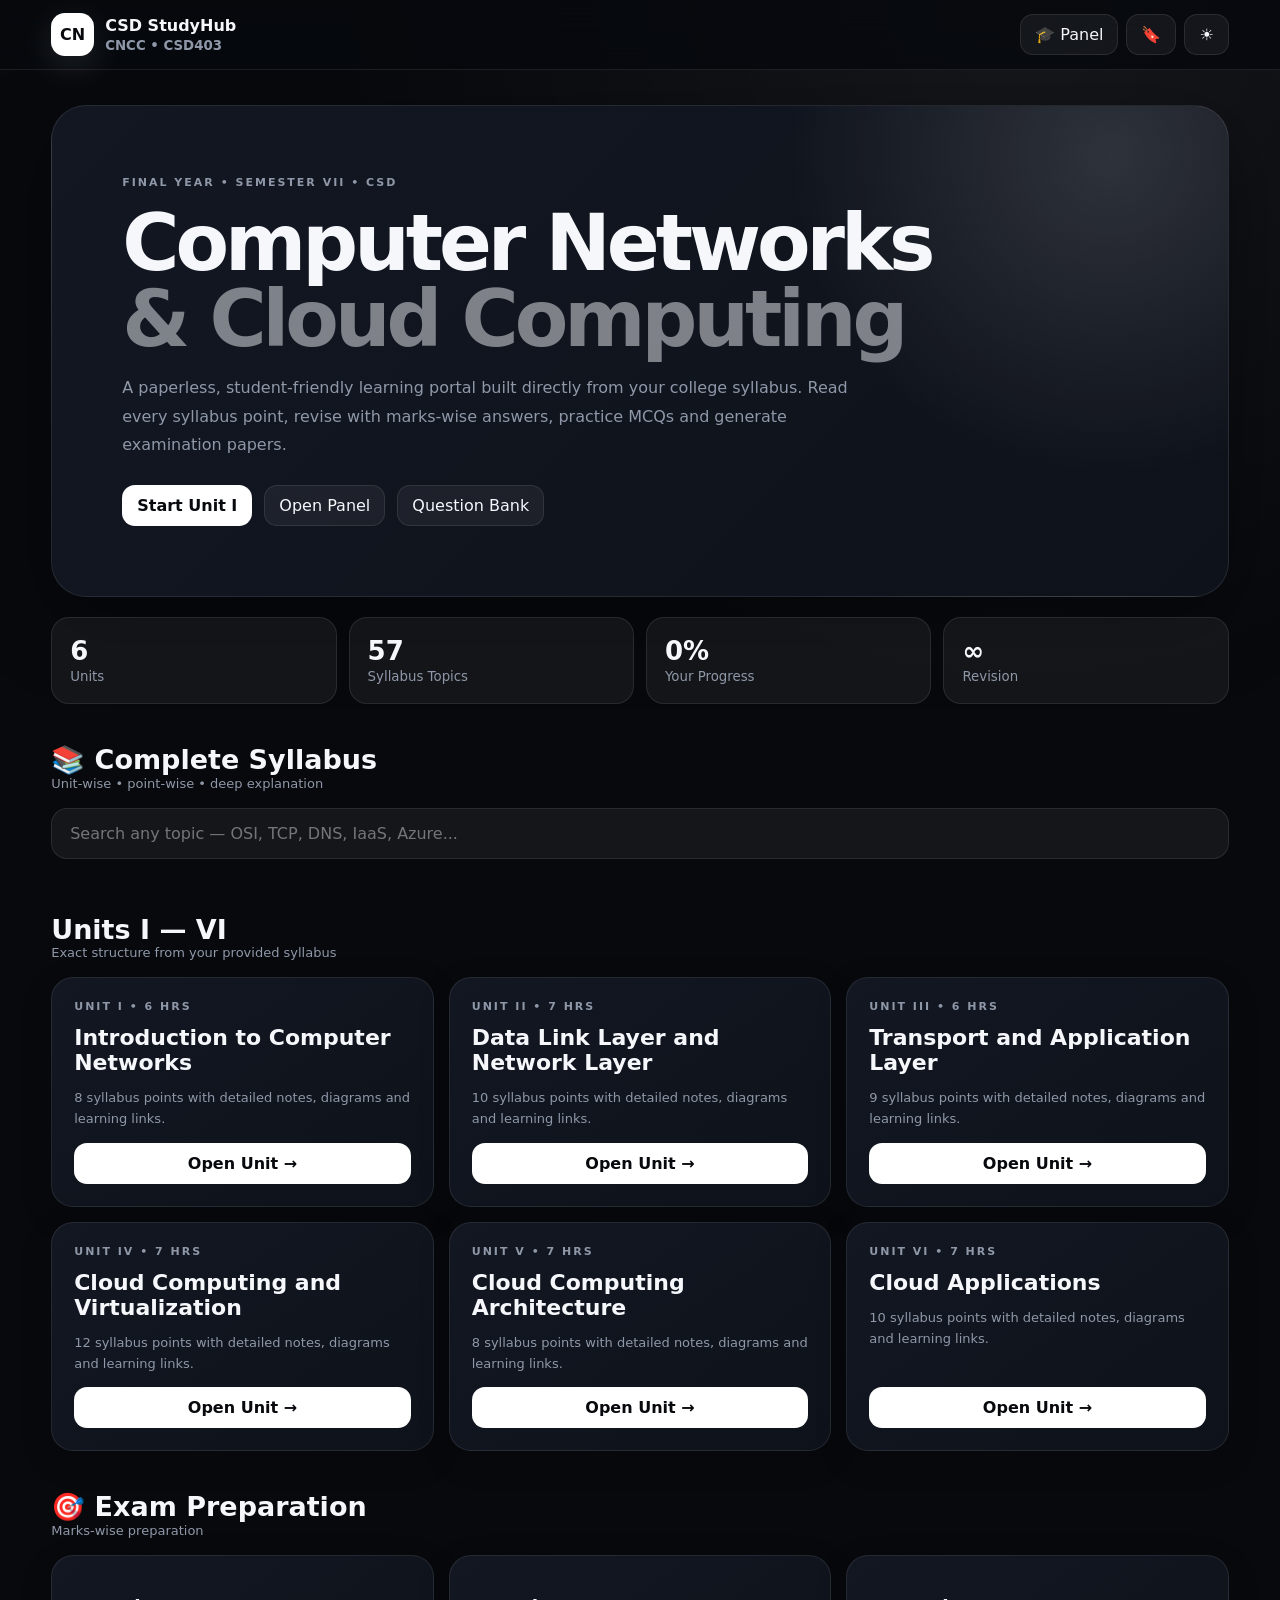
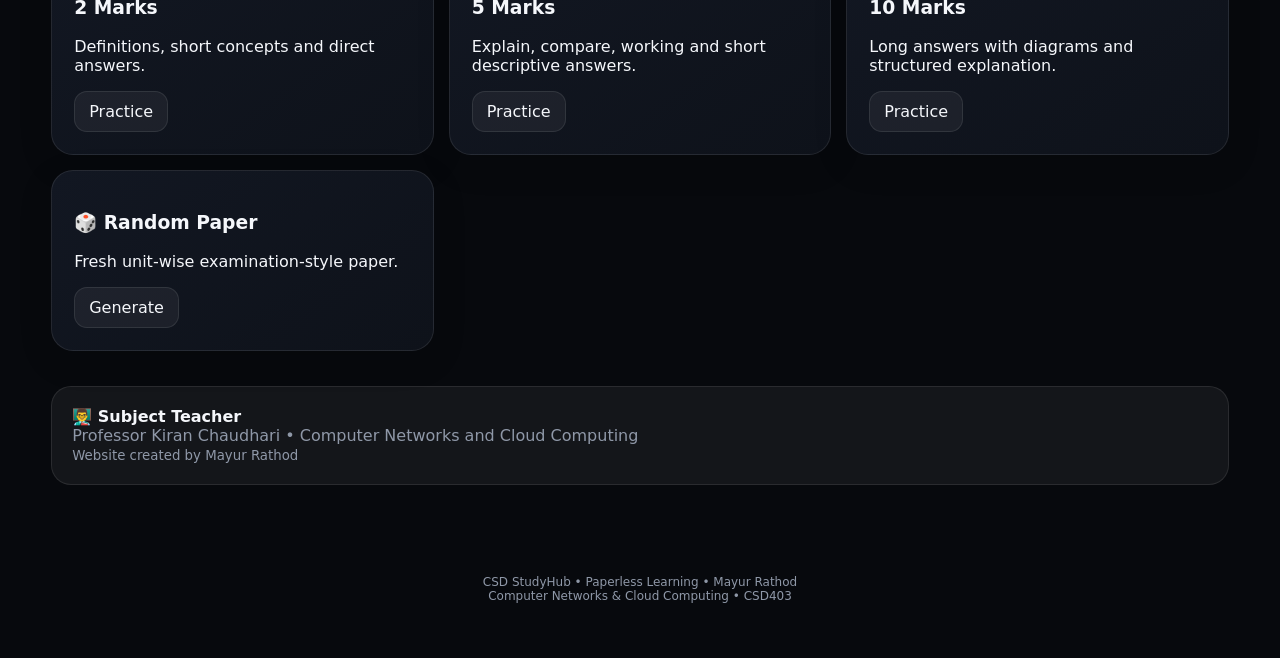
==== commit b17c6e49: "Rebuild CSD CNCC StudyHub with complete Unit I-VI notes" ====
--- a/index.html
+++ b/index.html
@@ -3,215 +3,14 @@
 <head>
 <meta charset="UTF-8">
 <meta name="viewport" content="width=device-width,initial-scale=1">
-<meta name="theme-color" content="#07070b">
-<meta name="description" content="CSD StudyHub - Notes, Theory, Questions, MCQs and Exam Practice">
-<title>CSD StudyHub</title>
+<meta name="theme-color" content="#080a10">
+<meta name="description" content="CSD StudyHub - Computer Networks and Cloud Computing">
+<title>CSD StudyHub | CNCC</title>
 <link rel="stylesheet" href="style.css">
 </head>
 <body>
 
-<div id="splash">
-  <div class="splash-logo">CSD</div>
-  <h2>CSD STUDYHUB</h2>
-  <p>Learn • Practice • Progress</p>
-  <div class="loader"><span></span></div>
-</div>
-
-<header class="topbar">
-  <div class="brand">
-    <div class="logo">CSD</div>
-    <div><b>CSD StudyHub</b><small>Final Year Learning Portal</small></div>
-  </div>
-
-  <div class="search">
-    🔎 <input id="search" placeholder="Search notes, topics, questions...">
-  </div>
-
-  <div class="actions">
-    <button onclick="toggleTheme()">☼</button>
-    <button onclick="toggleEco()">🌱</button>
-    <button onclick="openProfile()">👤</button>
-  </div>
-</header>
-
-<div class="layout">
-
-<aside class="sidebar">
-  <small class="menu-title">STUDY MENU</small>
-  <button class="nav active" onclick="goHome()">⌂ <span>Home</span></button>
-  <button class="nav" onclick="showSubjects()">▣ <span>Subjects</span></button>
-  <button class="nav" onclick="showNotes()">📚 <span>Notes</span></button>
-  <button class="nav" onclick="showQuestions()">☷ <span>Question Bank</span></button>
-  <button class="nav" onclick="showMCQ()">◉ <span>MCQ Arena</span></button>
-  <button class="nav" onclick="generatePaper()">⟳ <span>Random Paper</span></button>
-  <button class="nav" onclick="showProgress()">◒ <span>Progress</span></button>
-  <button class="nav" onclick="showBookmarks()">☆ <span>Bookmarks</span></button>
-
-  <div class="side-bottom">
-    <div class="eco-card">🌱 <b>Eco Study</b><small>Save paper • Learn digitally</small></div>
-    <button class="nav" onclick="showFeedback()">★ <span>Feedback</span></button>
-  </div>
-</aside>
-
-<main>
-
-<section class="hero">
-  <div class="hero-copy">
-    <small>✦ PREMIUM CSD LEARNING EXPERIENCE</small>
-    <h1>Everything you need<br>to <em>study smarter.</em></h1>
-    <p>
-      Complete notes, deep theory, diagrams, important questions,
-      MCQs, random papers and learning resources — in one place.
-    </p>
-
-    <div class="hero-buttons">
-      <button class="primary" onclick="continueLearning()">▶ Continue Learning</button>
-      <button class="secondary" onclick="showNotes()">📚 Open Notes</button>
-    </div>
-
-    <div class="stats">
-      <div><b id="statSubjects">1</b><span>Subjects</span></div>
-      <div><b id="statUnits">6</b><span>Units</span></div>
-      <div><b id="statQuestions">0</b><span>Questions</span></div>
-      <div><b id="statProgress">0%</b><span>Progress</span></div>
-    </div>
-  </div>
-
-  <div class="hero-visual">
-    <div class="orb"></div>
-    <div class="floating f1">📚 <b>Notes</b></div>
-    <div class="floating f2">🧠 <b>Theory</b></div>
-    <div class="floating f3">🎯 <b>Exam</b></div>
-    <div class="hero-logo">CSD</div>
-  </div>
-</section>
-
-<section class="section">
-  <div class="section-head">
-    <div><small>CONTINUE LEARNING</small><h2>Units</h2></div>
-  </div>
-  <div id="unitCards" class="unit-scroll"></div>
-</section>
-
-<section class="section">
-  <div class="section-head">
-    <div><small>YOUR STUDY MATERIAL</small><h2>Choose what you need</h2></div>
-  </div>
-
-  <div class="feature-grid">
-    <button onclick="showNotes()">
-      <strong>📚 Notes</strong>
-      <span>Complete topic-wise notes & theory</span>
-    </button>
-    <button onclick="showQuestions()">
-      <strong>📝 Questions</strong>
-      <span>2 / 5 / 10 marks question bank</span>
-    </button>
-    <button onclick="showMCQ()">
-      <strong>🧪 MCQ</strong>
-      <span>Practice and check your answer</span>
-    </button>
-    <button onclick="generatePaper()">
-      <strong>🎲 Paper Generator</strong>
-      <span>Fresh paper every time</span>
-    </button>
-  </div>
-</section>
-
-<section class="section">
-  <div class="section-head">
-    <div><small>SUBJECT LIBRARY</small><h2>My Subjects</h2></div>
-    <button class="text-btn" onclick="openOtherSubjects()">＋ Other Subjects</button>
-  </div>
-  <div id="subjects" class="subject-grid"></div>
-</section>
-
-<section class="section">
-  <div class="section-head">
-    <div><small>EXAM FOCUS</small><h2>Important Questions</h2></div>
-    <button class="text-btn" onclick="showQuestions()">View all →</button>
-  </div>
-  <div id="importantQuestions" class="question-grid"></div>
-</section>
-
-<section class="section">
-  <div class="resource-banner">
-    <div>
-      <small>LEARNING RESOURCES</small>
-      <h2>Understand with diagrams & videos</h2>
-      <p>Find topic-related diagrams and YouTube learning resources.</p>
-    </div>
-    <button class="primary" onclick="openResources()">Explore →</button>
-  </div>
-</section>
-
-<section class="section">
-  <div class="section-head">
-    <div><small>YOUR JOURNEY</small><h2>Progress</h2></div>
-  </div>
-  <div id="progress"></div>
-</section>
-
-<section class="section people">
-  <div class="teacher-card">
-    <div class="teacher-avatar">👨‍🏫</div>
-    <div>
-      <small>SUBJECT TEACHER</small>
-      <h2>Professor Kiran Chaudhari</h2>
-      <p>Academic guidance • Exam preparation</p>
-    </div>
-  </div>
-
-  <div class="creator-card">
-    <small>CREATED BY</small>
-    <h2>Mayur Rathod</h2>
-    <p>CSD StudyHub — Student learning portal</p>
-    <div class="links">
-      <a href="mailto:mayuuuuuuur@gmail.com">📧 Email</a>
-      <a href="https://github.com/mayurathodmr" target="_blank">GitHub</a>
-      <a href="#" onclick="editProfile(event)">Edit Profile</a>
-    </div>
-  </div>
-</section>
-
-<section class="section feedback">
-  <small>COMMUNITY FEEDBACK</small>
-  <h2>How is your experience?</h2>
-  <div id="stars">
-    <button onclick="rate(1)">★</button>
-    <button onclick="rate(2)">★</button>
-    <button onclick="rate(3)">★</button>
-    <button onclick="rate(4)">★</button>
-    <button onclick="rate(5)">★</button>
-  </div>
-  <textarea id="feedbackText" placeholder="Write your feedback..."></textarea>
-  <button class="primary" onclick="saveFeedback()">Submit Feedback</button>
-  <p id="feedbackMsg"></p>
-</section>
-
-</main>
-</div>
-
-<nav class="mobile-nav">
-<button onclick="goHome()">⌂<small>Home</small></button>
-<button onclick="showNotes()">📚<small>Notes</small></button>
-<button onclick="showQuestions()">☷<small>Questions</small></button>
-<button onclick="showMCQ()">◉<small>MCQ</small></button>
-<button onclick="openProfile()">👤<small>Profile</small></button>
-</nav>
-
-<div id="modal" class="modal">
- <div class="modal-box">
-   <button class="close" onclick="closeModal()">×</button>
-   <div id="modalContent"></div>
- </div>
-</div>
-
-<footer>
-<b>CSD StudyHub</b>
-<p>Learn • Practice • Progress 🌱</p>
-<small>Created by Mayur Rathod</small>
-</footer>
+<div id="app"></div>
 
 <script src="app.js"></script>
 </body>
--- a/style.css
+++ b/style.css
@@ -1,225 +1,370 @@
-*{box-sizing:border-box;margin:0;padding:0}
+*{box-sizing:border-box}
 :root{
---bg:#07070b;--panel:#101017;--panel2:#171720;--text:#f7f7fa;
---muted:#92929f;--line:#ffffff12;--white:#fff;--black:#08080a
+--bg:#07090d;
+--panel:#0e121a;
+--panel2:#121722;
+--text:#f5f7fb;
+--muted:#8f98a8;
+--line:rgba(255,255,255,.09);
+--accent:#ffffff;
+--soft:rgba(255,255,255,.055);
+--shadow:0 25px 80px rgba(0,0,0,.42)
 }
 body.light{
---bg:#f5f5f7;--panel:#fff;--panel2:#ededf1;--text:#111118;
---muted:#6b6b75;--line:#00000012;--white:#111118;--black:#fff
-}
+--bg:#f4f6f9;
+--panel:#fff;
+--panel2:#f7f8fb;
+--text:#11141a;
+--muted:#667080;
+--line:rgba(0,0,0,.1);
+--accent:#111;
+--soft:rgba(0,0,0,.035);
+--shadow:0 20px 60px rgba(0,0,0,.1)
+}
+html{scroll-behavior:smooth}
 body{
-background:var(--bg);color:var(--text);font-family:Inter,system-ui,sans-serif;
-transition:.35s;min-height:100vh
-}
-button,input,textarea{font:inherit}
+margin:0;
+font-family:Inter,system-ui,-apple-system,BlinkMacSystemFont,"Segoe UI",sans-serif;
+background:
+radial-gradient(circle at 80% 0%,rgba(255,255,255,.06),transparent 28%),
+var(--bg);
+color:var(--text);
+min-height:100vh
+}
+button,input,select{font:inherit}
 button{cursor:pointer}
-#splash{
-position:fixed;inset:0;z-index:9999;background:#07070b;color:#fff;
-display:grid;place-content:center;text-align:center;gap:12px;
-animation:splashOut .8s 1.7s forwards
-}
-.splash-logo,.logo{
-display:grid;place-items:center;background:#fff;color:#07070b;
-font-weight:1000;border-radius:18px
-}
-.splash-logo{width:85px;height:85px;margin:auto;font-size:25px}
-.loader{width:190px;height:3px;background:#222;margin:auto;overflow:hidden}
-.loader span{display:block;width:0;height:100%;background:#fff;animation:load 1.5s forwards}
-@keyframes load{to{width:100%}}
-@keyframes splashOut{to{opacity:0;visibility:hidden;pointer-events:none}}
+a{color:inherit}
 .topbar{
-height:74px;position:sticky;top:0;z-index:100;display:flex;align-items:center;
-gap:25px;padding:0 4%;background:#07070ddd;backdrop-filter:blur(25px);
+position:sticky;
+top:0;
+z-index:100;
+display:flex;
+align-items:center;
+justify-content:space-between;
+gap:15px;
+padding:13px 4%;
+background:color-mix(in srgb,var(--bg) 85%,transparent);
+backdrop-filter:blur(18px);
 border-bottom:1px solid var(--line)
 }
-.light .topbar{background:#f5f5f7dd}
-.brand{display:flex;align-items:center;gap:11px;min-width:225px}
-.logo{width:44px;height:44px;font-size:12px}
-.brand b{display:block}.brand small{display:block;color:var(--muted);font-size:9px}
+.brand{
+display:flex;
+align-items:center;
+gap:11px;
+font-weight:900
+}
+.logo{
+width:43px;
+height:43px;
+border-radius:14px;
+display:grid;
+place-items:center;
+background:var(--accent);
+color:var(--bg);
+box-shadow:0 10px 35px rgba(255,255,255,.12)
+}
+.nav-actions{display:flex;gap:8px;flex-wrap:wrap}
+.iconbtn,.btn{
+border:1px solid var(--line);
+background:var(--soft);
+color:var(--text);
+padding:10px 14px;
+border-radius:13px
+}
+.btn.primary{
+background:var(--accent);
+color:var(--bg);
+font-weight:800
+}
+.hero{
+width:min(1250px,92%);
+margin:35px auto 20px;
+padding:clamp(28px,6vw,70px);
+border:1px solid var(--line);
+border-radius:35px;
+background:
+radial-gradient(circle at 90% 10%,rgba(255,255,255,.13),transparent 28%),
+linear-gradient(135deg,var(--panel2),var(--panel));
+box-shadow:var(--shadow);
+overflow:hidden
+}
+.eyebrow{
+font-size:11px;
+letter-spacing:2px;
+color:var(--muted);
+font-weight:800
+}
+.hero h1{
+font-size:clamp(38px,7vw,78px);
+line-height:.98;
+letter-spacing:-4px;
+margin:16px 0
+}
+.hero h1 span{opacity:.48}
+.hero p{
+max-width:760px;
+line-height:1.8;
+color:var(--muted)
+}
+.hero-row{display:flex;gap:12px;flex-wrap:wrap;margin-top:25px}
+.container{width:min(1250px,92%);margin:auto}
+.section-title{
+display:flex;
+justify-content:space-between;
+align-items:end;
+gap:20px;
+margin:40px 0 17px
+}
+.section-title h2{margin:0;font-size:27px}
+.section-title p{margin:0;color:var(--muted);font-size:13px}
 .search{
-display:flex;align-items:center;gap:10px;max-width:600px;flex:1;
-padding:12px 15px;border:1px solid var(--line);background:var(--panel);
-border-radius:14px
-}
-.search input{width:100%;border:0;outline:0;background:none;color:var(--text)}
-.actions{display:flex;gap:8px}.actions button{
-width:40px;height:40px;border:1px solid var(--line);background:var(--panel);
-color:var(--text);border-radius:11px
-}
-.layout{display:flex;max-width:1600px;margin:auto}
-.sidebar{
-width:220px;position:sticky;top:74px;height:calc(100vh - 74px);
-padding:28px 14px;border-right:1px solid var(--line);
-display:flex;flex-direction:column
-}
-.menu-title{font-size:9px;letter-spacing:2px;color:var(--muted);padding:0 12px 14px}
-.nav{
-border:0;background:none;color:var(--muted);padding:12px 14px;border-radius:12px;
-display:flex;align-items:center;gap:13px;text-align:left;margin:2px 0
-}
-.nav:hover,.nav.active{background:var(--panel2);color:var(--text)}
-.side-bottom{margin-top:auto}
-.eco-card{
-background:var(--panel);border:1px solid var(--line);border-radius:14px;
-padding:14px;margin-bottom:10px;font-size:12px
-}
-.eco-card small{display:block;color:var(--muted);font-size:9px;margin-top:4px}
-main{width:calc(100% - 220px)}
-.hero{
-min-height:610px;display:flex;align-items:center;position:relative;overflow:hidden;
-padding:80px 7%;background:radial-gradient(circle at 78% 45%,#fff1,transparent 30%)
-}
-.hero-copy{max-width:690px;z-index:2}.hero-copy>small,.section small{
-color:var(--muted);font-size:9px;letter-spacing:2px;font-weight:900
-}
-.hero h1{font-size:clamp(48px,6vw,82px);line-height:.94;margin:20px 0}
-.hero h1 em{
-font-style:normal;background:linear-gradient(90deg,#fff,#777);
--webkit-background-clip:text;color:transparent
-}
-.hero p{color:var(--muted);line-height:1.7;max-width:590px}
-.hero-buttons{display:flex;gap:10px;margin-top:28px}
-.primary,.secondary{
-padding:13px 19px;border-radius:12px;font-weight:900;border:0
-}
-.primary{background:var(--white);color:var(--black)}
-.secondary{background:var(--panel);color:var(--text);border:1px solid var(--line)}
-.stats{display:flex;gap:35px;margin-top:45px}
-.stats b{display:block;font-size:24px}.stats span{font-size:9px;color:var(--muted)}
-.hero-visual{position:absolute;right:6%;width:390px;height:390px;display:grid;place-items:center}
-.orb{position:absolute;inset:15%;border-radius:50%;background:radial-gradient(circle,#fff2,transparent 65%);filter:blur(12px)}
-.hero-logo{
-width:150px;height:150px;border-radius:50%;display:grid;place-items:center;
-font-size:30px;font-weight:1000;background:#ffffff08;border:1px solid #fff2;
-box-shadow:0 0 100px #fff2;z-index:2
-}
-.floating{
-position:absolute;padding:15px 19px;border-radius:14px;
-background:#ffffff0b;border:1px solid var(--line);backdrop-filter:blur(20px);
-display:flex;gap:8px;animation:float 4s infinite ease-in-out
-}
-.f1{top:40px;left:0}.f2{right:0;top:145px;animation-delay:.8s}
-.f3{bottom:35px;left:50px;animation-delay:1.4s}
-@keyframes float{50%{transform:translateY(-13px)}}
-.section{padding:42px 5%}.section-head{
-display:flex;justify-content:space-between;align-items:end;margin-bottom:20px
-}
-.section-head h2{margin-top:5px;font-size:27px}.text-btn{
-background:none;border:0;color:var(--muted)
-}
-.unit-scroll{display:flex;gap:13px;overflow-x:auto;padding-bottom:10px}
-.unit{
-min-width:250px;height:155px;padding:20px;border-radius:17px;
-border:1px solid var(--line);background:linear-gradient(145deg,var(--panel2),var(--panel));
-transition:.3s;position:relative;overflow:hidden
-}
-.unit:hover,.feature-grid button:hover,.subject:hover,.question:hover{
-transform:translateY(-5px);border-color:#fff3
-}
-.unit h3{margin:12px 0 6px}.unit p{font-size:10px;color:var(--muted)}
-.unit .bar{position:absolute;left:0;bottom:0;height:3px;background:var(--white)}
-.feature-grid{display:grid;grid-template-columns:repeat(4,1fr);gap:13px}
-.feature-grid button{
-text-align:left;background:var(--panel);color:var(--text);
-border:1px solid var(--line);border-radius:17px;padding:22px;transition:.3s
-}
-.feature-grid strong{display:block;font-size:16px}.feature-grid span{
-display:block;color:var(--muted);font-size:10px;margin-top:10px;line-height:1.5
-}
-.subject-grid{display:grid;grid-template-columns:repeat(auto-fit,minmax(230px,1fr));gap:13px}
-.subject{
-min-height:195px;padding:22px;border:1px solid var(--line);
+width:100%;
+padding:15px 18px;
+border:1px solid var(--line);
+border-radius:16px;
+background:var(--soft);
+color:var(--text);
+outline:none
+}
+.grid{
+display:grid;
+grid-template-columns:repeat(3,1fr);
+gap:15px
+}
+.card{
+border:1px solid var(--line);
 background:linear-gradient(145deg,var(--panel2),var(--panel));
-border-radius:18px;transition:.3s;position:relative
-}
-.subject-icon{font-size:38px}.subject h3{margin-top:15px}
-.subject p{font-size:10px;color:var(--muted);margin-top:5px}
-.subject .prof{position:absolute;bottom:19px;font-size:9px;color:var(--muted)}
-.question-grid{display:grid;grid-template-columns:repeat(3,1fr);gap:13px}
+border-radius:22px;
+padding:22px;
+transition:.25s;
+box-shadow:0 10px 35px rgba(0,0,0,.12)
+}
+.card:hover{transform:translateY(-5px);border-color:rgba(255,255,255,.22)}
+.unit-card{
+min-height:190px;
+display:flex;
+flex-direction:column;
+justify-content:space-between
+}
+.unit-num{
+font-size:11px;
+color:var(--muted);
+letter-spacing:2px;
+font-weight:900
+}
+.unit-card h3{font-size:22px;margin:12px 0 7px}
+.unit-card p{color:var(--muted);line-height:1.6;font-size:13px}
+.tag{
+display:inline-flex;
+padding:6px 9px;
+border-radius:20px;
+background:var(--soft);
+font-size:10px;
+color:var(--muted);
+margin:3px
+}
+.stats{
+display:grid;
+grid-template-columns:repeat(4,1fr);
+gap:12px;
+margin-top:18px
+}
+.stat{
+padding:18px;
+border:1px solid var(--line);
+border-radius:18px;
+background:var(--soft)
+}
+.stat b{font-size:26px;display:block}
+.stat small{color:var(--muted)}
+.progress{
+height:7px;
+background:var(--soft);
+border-radius:10px;
+overflow:hidden;
+margin-top:10px
+}
+.progress span{
+display:block;
+height:100%;
+background:var(--accent);
+border-radius:10px;
+transition:width .5s
+}
+.drawer{
+position:fixed;
+inset:0;
+z-index:500;
+background:var(--bg);
+overflow:auto;
+display:none
+}
+.drawer.open{display:block;animation:appear .3s ease}
+.drawer-head{
+position:sticky;
+top:0;
+z-index:5;
+padding:14px 4%;
+display:flex;
+justify-content:space-between;
+align-items:center;
+background:color-mix(in srgb,var(--bg) 88%,transparent);
+backdrop-filter:blur(18px);
+border-bottom:1px solid var(--line)
+}
+.notes-wrap{width:min(1050px,92%);margin:35px auto 80px}
+.topic{
+border:1px solid var(--line);
+border-radius:24px;
+background:var(--panel);
+padding:26px;
+margin:16px 0
+}
+.topic h2{margin-top:0}
+.topic h3{font-size:20px}
+.topic p,.topic li{
+color:var(--muted);
+line-height:1.85
+}
+.topic li{margin:7px 0}
+.key{
+padding:15px;
+border-left:3px solid var(--accent);
+background:var(--soft);
+border-radius:10px;
+margin:16px 0;
+color:var(--text)
+}
+.diagram{
+padding:22px;
+border:1px dashed var(--line);
+border-radius:18px;
+margin:20px 0;
+text-align:center;
+overflow:auto
+}
+.flow{
+display:flex;
+align-items:center;
+justify-content:center;
+gap:8px;
+flex-wrap:wrap
+}
+.box{
+padding:13px 17px;
+border:1px solid var(--line);
+border-radius:13px;
+background:var(--soft);
+font-weight:800;
+min-width:100px
+}
+.arrow{font-size:20px;color:var(--muted)}
+.links{display:flex;gap:8px;flex-wrap:wrap;margin-top:15px}
+.linkbtn{
+text-decoration:none;
+border:1px solid var(--line);
+background:var(--soft);
+padding:9px 12px;
+border-radius:11px;
+font-size:12px
+}
 .question{
-background:var(--panel);border:1px solid var(--line);border-radius:16px;
-padding:19px;transition:.3s
-}
-.question .mark{font-size:9px;color:var(--muted);letter-spacing:1px}
-.question p{font-size:13px;line-height:1.55;margin-top:10px}
-.resource-banner{
-padding:32px;border:1px solid var(--line);border-radius:20px;
-background:linear-gradient(120deg,var(--panel2),var(--panel));
-display:flex;align-items:center;justify-content:space-between;gap:20px
-}
-.resource-banner h2{margin:8px 0}.resource-banner p{color:var(--muted);font-size:11px}
-.people{display:grid;grid-template-columns:1fr 1fr;gap:13px}
-.teacher-card,.creator-card{
-padding:28px;border:1px solid var(--line);border-radius:20px;background:var(--panel)
-}
-.teacher-card{display:flex;gap:18px;align-items:center}.teacher-avatar{font-size:48px}
-.teacher-card p,.creator-card p{color:var(--muted);font-size:11px;margin-top:6px}
-.links{display:flex;gap:8px;flex-wrap:wrap;margin-top:18px}
-.links a{
-text-decoration:none;color:var(--text);border:1px solid var(--line);
-border-radius:9px;padding:8px 11px;font-size:10px
-}
-.feedback{text-align:center;max-width:760px;margin:auto}
-.feedback h2{margin:7px 0 12px}.feedback textarea{
-width:100%;height:110px;margin:10px 0 15px;border-radius:14px;
-padding:14px;background:var(--panel);color:var(--text);
-border:1px solid var(--line);outline:none;resize:none
-}
-#stars button{border:0;background:none;color:#666;font-size:31px}
-#stars button.active{color:#ffd45c}
-#feedbackMsg{color:var(--muted);font-size:11px;margin-top:10px}
+padding:20px;
+border:1px solid var(--line);
+border-radius:18px;
+margin:12px 0;
+background:var(--panel)
+}
+.question b{display:block;margin-bottom:10px}
+.answer{
+color:var(--muted);
+line-height:1.7;
+padding:12px;
+background:var(--soft);
+border-radius:12px
+}
+.mcq-option{
+width:100%;
+text-align:left;
+margin:6px 0
+}
 .modal{
-display:none;position:fixed;inset:0;z-index:500;background:#000b;
-backdrop-filter:blur(12px);align-items:center;justify-content:center;padding:16px
-}
-.modal.show{display:flex}.modal-box{
-width:min(900px,100%);max-height:88vh;overflow:auto;
-background:var(--panel);border:1px solid var(--line);border-radius:22px;
-padding:30px;position:relative
-}
-.close{
-position:absolute;right:15px;top:14px;width:36px;height:36px;border:0;
-border-radius:10px;background:var(--panel2);color:var(--text);font-size:22px
-}
-.modal-box h2{margin:8px 0 15px}.modal-box p{color:var(--muted);line-height:1.7}
-.modal-question{
-padding:17px 0;border-bottom:1px solid var(--line)
-}
-.modal-question p{margin:7px 0}.modal-actions{display:flex;gap:8px;flex-wrap:wrap;margin-top:12px}
-.resource-box{
-padding:20px;border:1px solid var(--line);background:var(--panel2);
-border-radius:16px;margin:12px 0
-}
-.resource-box a{display:inline-block;margin:7px 7px 0 0;color:var(--text)}
-.diagram{
-width:100%;min-height:170px;display:grid;place-items:center;
-background:var(--panel2);border:1px dashed var(--line);
-border-radius:15px;margin-top:12px;font-size:42px
-}
-.profile-form{display:grid;gap:10px}.profile-form input{
-background:var(--panel2);border:1px solid var(--line);padding:13px;
-border-radius:11px;color:var(--text);outline:0
-}
-.mobile-nav{display:none}
-footer{text-align:center;padding:45px;color:var(--muted);border-top:1px solid var(--line)}
-footer b{color:var(--text)}
-@media(max-width:1000px){
-.hero-visual{opacity:.3}.feature-grid{grid-template-columns:1fr 1fr}
-.question-grid{grid-template-columns:1fr 1fr}.people{grid-template-columns:1fr}
-}
-@media(max-width:700px){
-.topbar{height:64px;padding:0 13px}.brand{min-width:auto}.brand small{display:none}
-.search{display:none}.actions{margin-left:auto}.sidebar{display:none}
-main{width:100%}.hero{min-height:650px;padding:45px 20px;align-items:flex-end}
-.hero h1{font-size:51px}.hero-visual{right:-120px;top:10px}.hero-copy{margin-top:120px}
-.stats{gap:20px;flex-wrap:wrap}.section{padding:30px 15px}
-.feature-grid,.question-grid{grid-template-columns:1fr}.resource-banner{display:block}
-.resource-banner button{margin-top:18px}.mobile-nav{
-position:fixed;display:flex;z-index:300;bottom:0;left:0;right:0;height:65px;
-background:#09090eee;backdrop-filter:blur(20px);border-top:1px solid var(--line);
-justify-content:space-around
-}
-.mobile-nav button{border:0;background:none;color:#aaa;font-size:18px}
-.mobile-nav small{display:block;font-size:8px;margin-top:3px}
-footer{padding-bottom:95px}
-}
+position:fixed;
+inset:0;
+z-index:900;
+display:none;
+align-items:center;
+justify-content:center;
+padding:20px;
+background:rgba(0,0,0,.75);
+backdrop-filter:blur(15px)
+}
+.modal.show{display:flex}
+.modal-box{
+width:min(650px,100%);
+max-height:90vh;
+overflow:auto;
+background:var(--panel);
+border:1px solid var(--line);
+border-radius:28px;
+padding:27px;
+box-shadow:var(--shadow)
+}
+.role-grid{
+display:grid;
+grid-template-columns:repeat(2,1fr);
+gap:15px
+}
+.role{
+padding:27px;
+border:1px solid var(--line);
+border-radius:22px;
+background:var(--soft);
+transition:.2s
+}
+.role:hover{transform:translateY(-5px)}
+.role-icon{font-size:40px}
+.teacher-banner{
+padding:20px;
+border:1px solid var(--line);
+border-radius:20px;
+background:var(--soft);
+margin-bottom:15px
+}
+.footer{
+margin:60px 0 25px;
+padding:30px 0;
+text-align:center;
+color:var(--muted);
+font-size:12px
+}
+.toast{
+position:fixed;
+bottom:25px;
+left:50%;
+transform:translateX(-50%);
+z-index:9999;
+padding:13px 18px;
+border-radius:14px;
+background:var(--accent);
+color:var(--bg);
+font-size:12px;
+font-weight:800;
+display:none
+}
+@keyframes appear{
+from{opacity:0;transform:translateY(8px)}
+to{opacity:1;transform:none}
+}
+@media(max-width:900px){
+.grid{grid-template-columns:repeat(2,1fr)}
+.stats{grid-template-columns:repeat(2,1fr)}
+}
+@media(max-width:650px){
+.grid,.role-grid{grid-template-columns:1fr}
+.hero h1{letter-spacing:-2px}
+.topbar{padding:10px 4%}
+.topbar .nav-actions .hide-mobile{display:none}
+.card{padding:18px}
+.topic{padding:19px}
+}
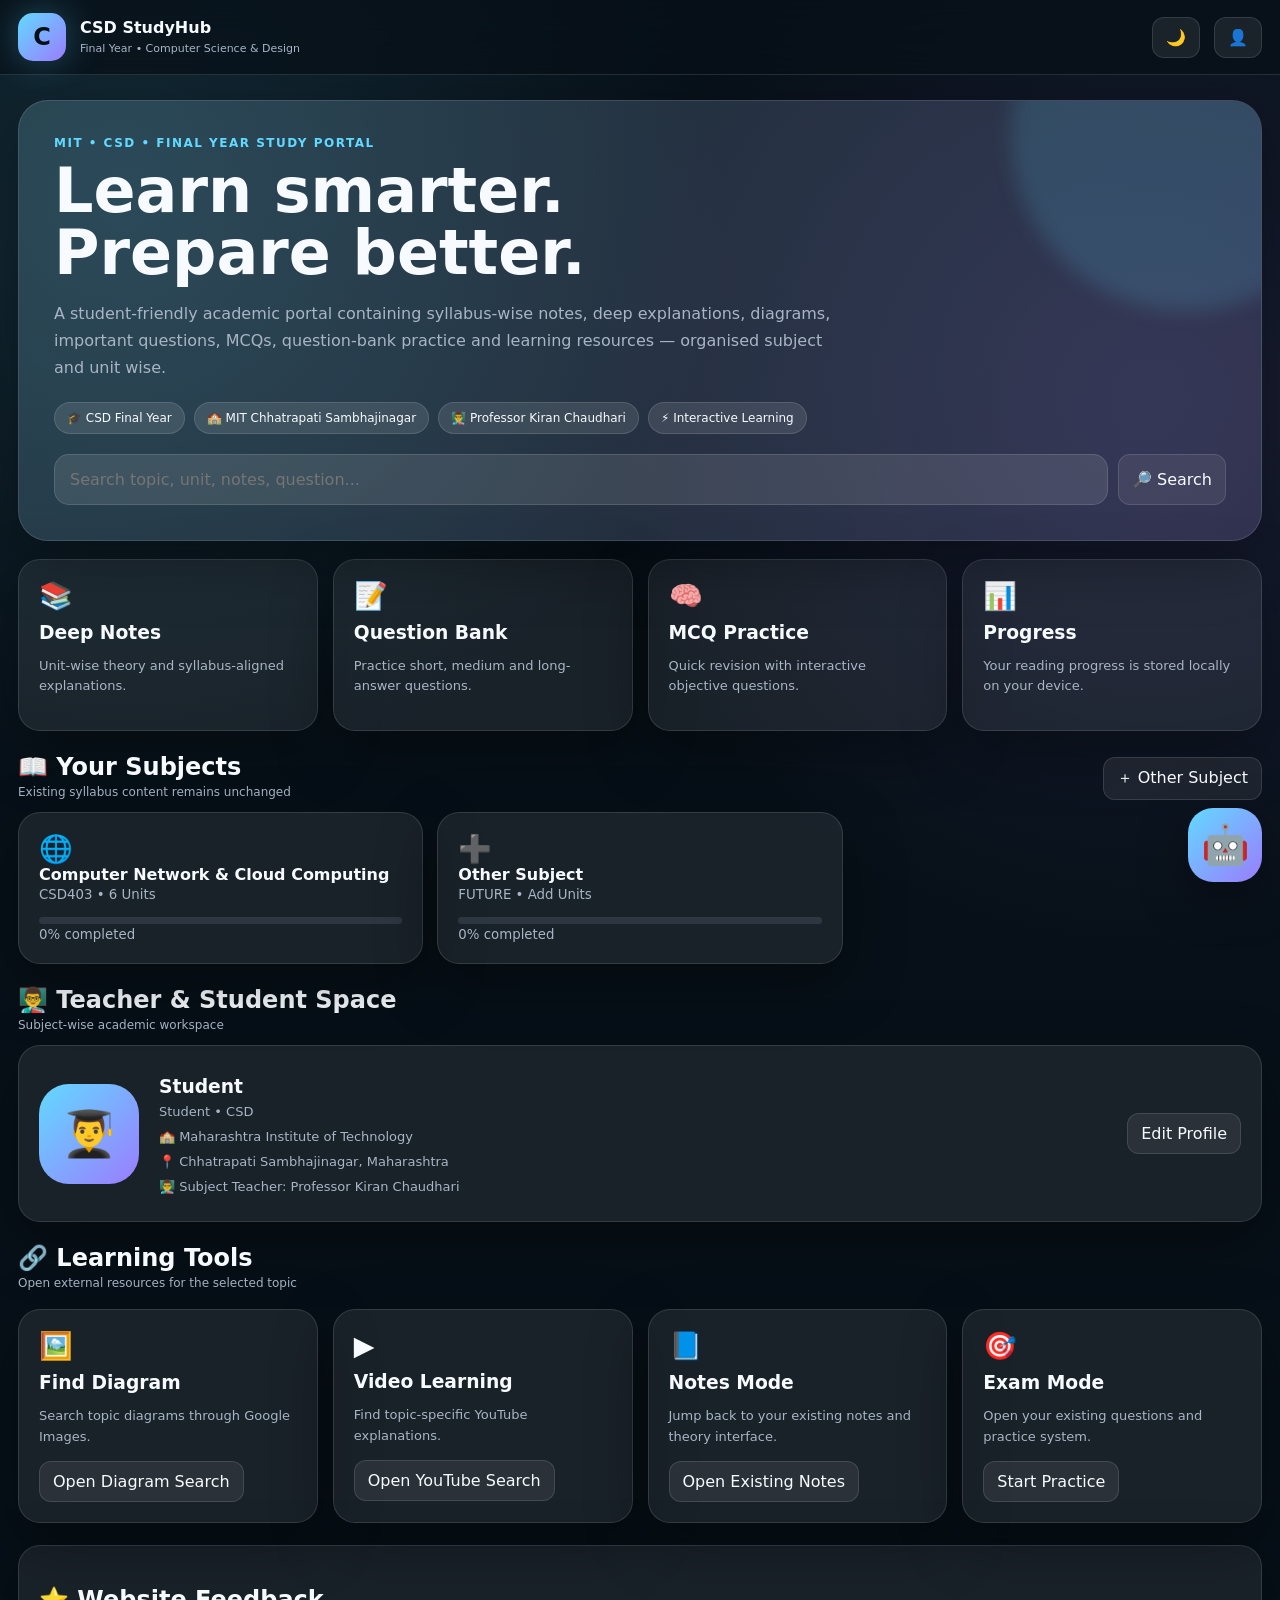
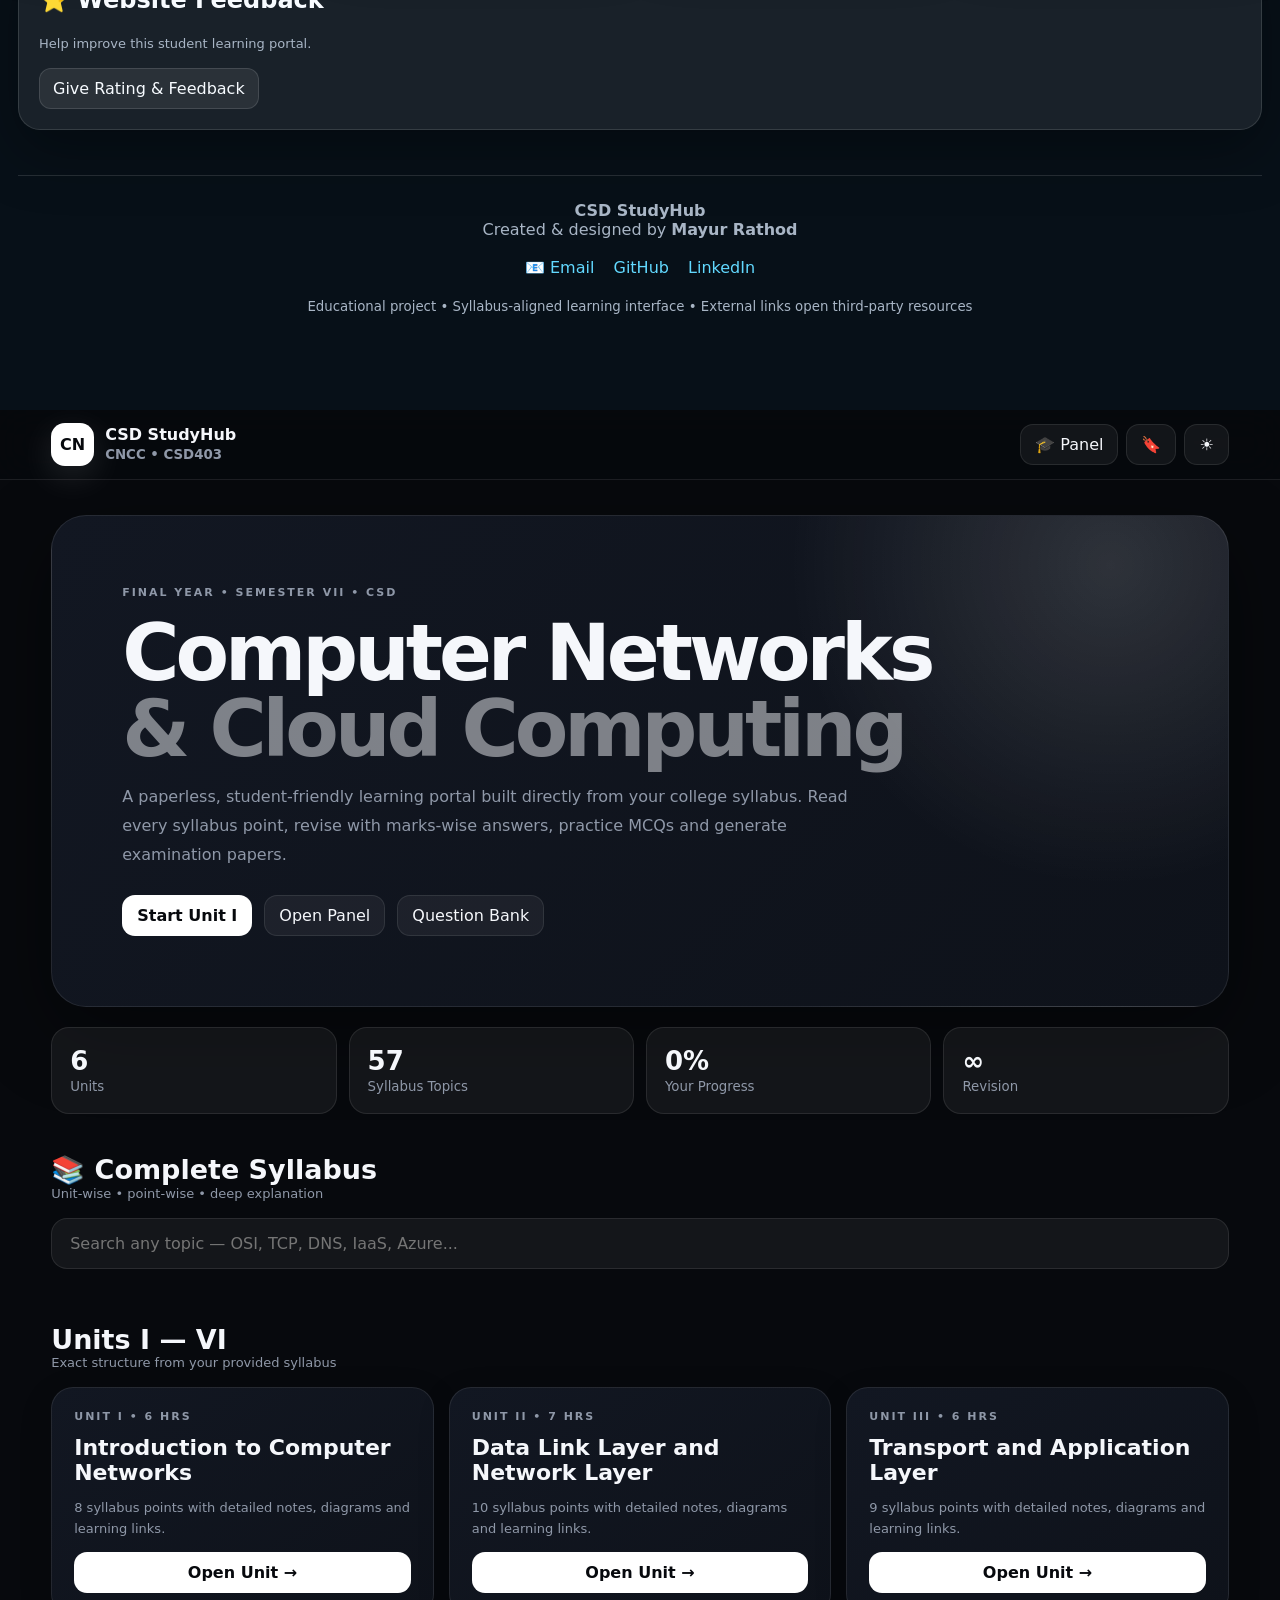
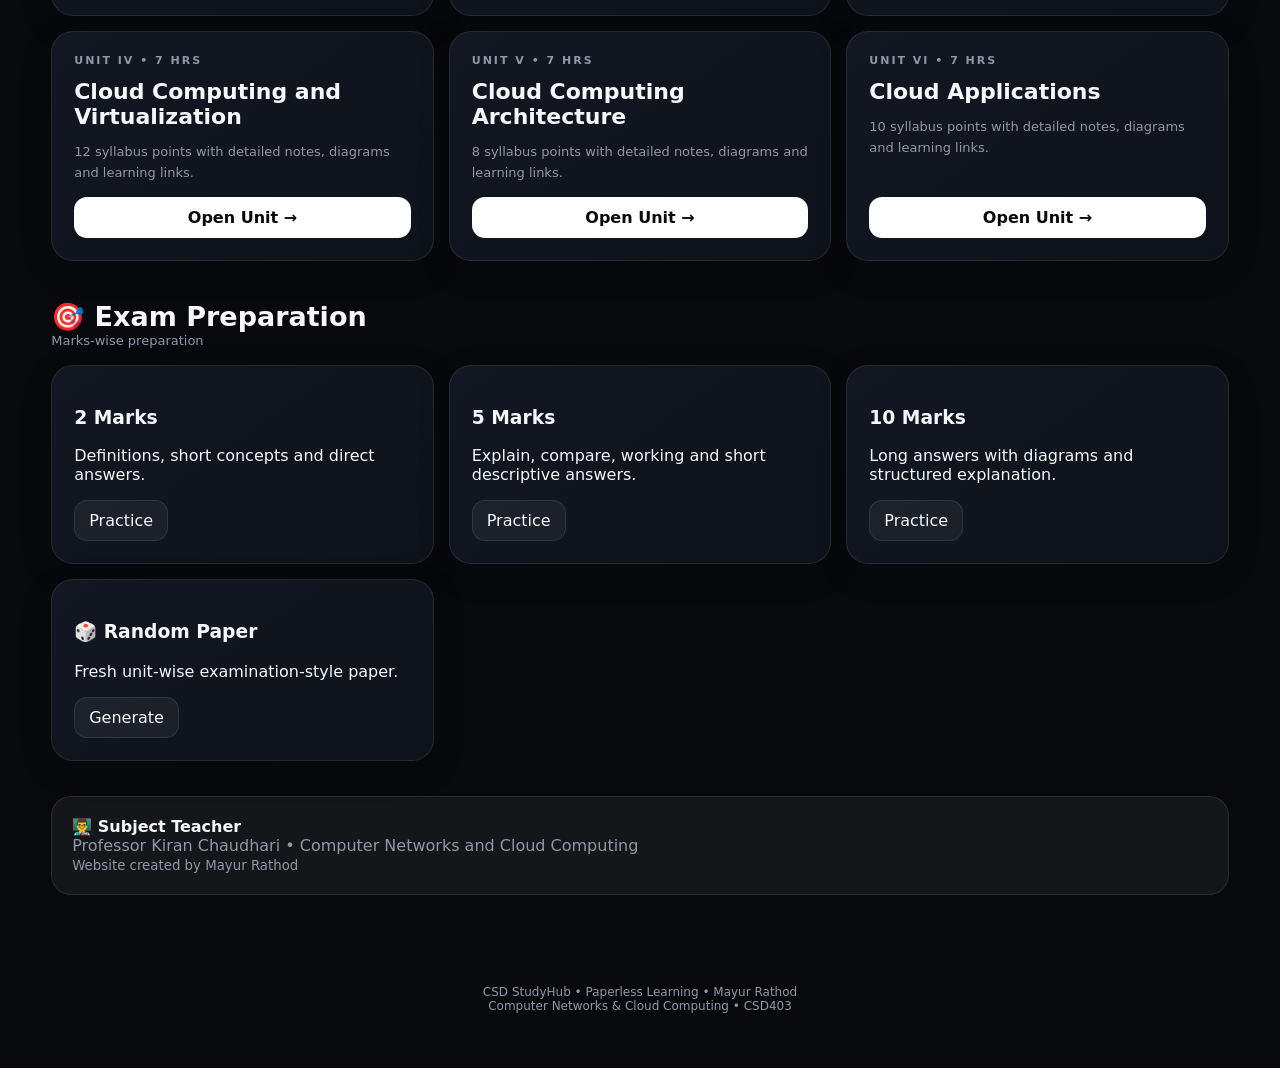
==== commit 71b77724: "Add premium CSD StudyHub dashboard UI" ====
--- a/index.html
+++ b/index.html
@@ -13,5 +13,6 @@
 <div id="app"></div>
 
 <script src="app.js"></script>
+<script src="premium.js"></script>
 </body>
 </html>
